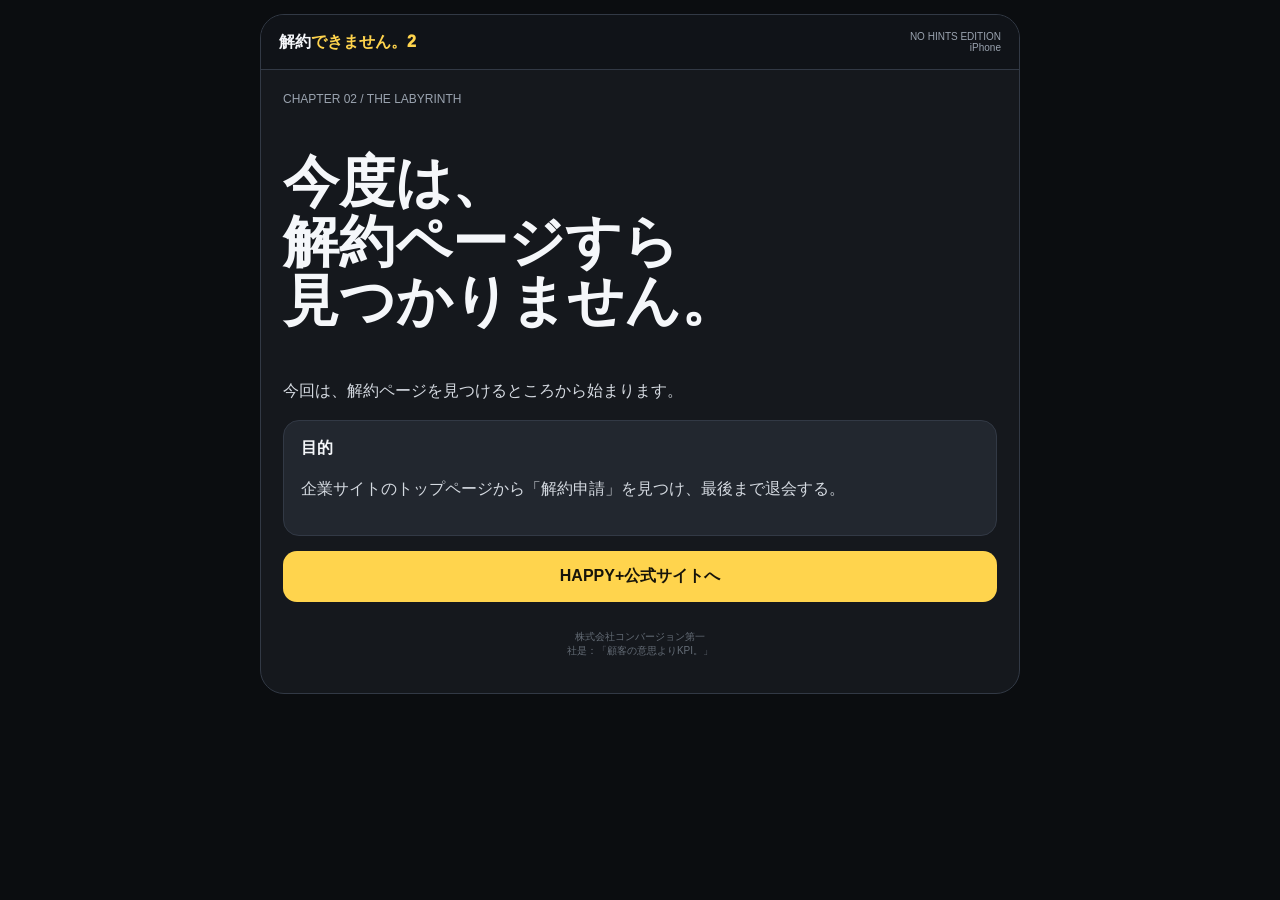
==== index.html @ 7b80ebeb "Refresh asset version after corporate homepage styles" ====
<!doctype html><html lang="ja"><head><meta charset="utf-8"><meta name="viewport" content="width=device-width,initial-scale=1,viewport-fit=cover"><meta name="robots" content="noindex,nofollow,noarchive,nosnippet,noimageindex"><meta name="googlebot" content="noindex,nofollow,noarchive,nosnippet,noimageindex"><title>解約できません。2</title><style>*{box-sizing:border-box}html{scroll-behavior:smooth}body{margin:0;background:#0b0d10;color:#f5f7fa;font-family:-apple-system,BlinkMacSystemFont,"Segoe UI",sans-serif;padding:14px}.app{max-width:760px;margin:auto;background:#15181d;border:1px solid #323945;border-radius:24px;overflow:hidden;min-height:680px}.top{display:flex;justify-content:space-between;align-items:center;padding:16px 18px;background:#101318;border-bottom:1px solid #323945;position:sticky;top:0;z-index:20}.brand{font-weight:950}.brand span{color:#ffd44d}.status{font-size:10px;color:#9aa3af;text-align:right}main{padding:22px}.page{display:none;min-height:600px}#start{display:block}.page:target{display:block}body:has(.page:target) #start{display:none}h1{font-size:clamp(31px,8vw,56px);line-height:1.06}h2{font-size:28px}p{line-height:1.7;color:#d5dae1}.sub{font-size:12px;color:#9aa3af}.card{background:#22272f;border:1px solid #323945;border-radius:16px;padding:17px;margin:15px 0}.btn{display:block;text-decoration:none;text-align:center;padding:15px 17px;border-radius:14px;font-weight:900;margin:10px 0}.primary{background:#ffd44d;color:#17140a}.danger{background:#ff4f5e;color:#fff}.ghost{background:#292e36;color:#fff;border:1px solid #3b434e}.blue{background:#3e78e8;color:#fff}.tiny{display:block;text-align:center;font-size:10px;color:#737c87;text-decoration:underline;margin:18px auto;max-width:90%}.sneaky{opacity:.18}.breadcrumb{font-size:10px;color:#747d88;padding:9px 11px;background:#101318;border:1px solid #2a3038;border-radius:10px;margin-bottom:14px}.grid{display:grid;grid-template-columns:1fr 1fr;gap:10px}.big-num{font-size:48px;font-weight:950;color:#ff4f5e}.center{text-align:center}.progress{height:10px;background:#0e1115;border-radius:99px;overflow:hidden;border:1px solid #262c34}.progress i{display:block;height:100%;background:linear-gradient(90deg,#ffd44d,#91efb7)}.p92 i{width:92%}.p18 i{width:18%}.xbright{float:right;width:34px;height:34px;border-radius:50%;display:flex;align-items:center;justify-content:center;background:#d4404e;color:#fff;text-decoration:none;font-weight:900}.x{float:right;color:#69727e;text-decoration:none;font-size:24px}.fake-input{padding:14px;border:1px solid #3a414b;border-radius:12px;background:#111419;color:#c9d0d8;margin:10px 0}.escape-zone{position:relative;height:180px;border:1px dashed #3b424b;border-radius:15px;overflow:hidden;background:#111419}.runner{position:absolute;text-decoration:none;background:#ff4f5e;color:#fff;padding:13px 16px;border-radius:13px;font-weight:900;animation:run 5.3s linear infinite}@keyframes run{0%{left:8px;top:8px}20%{left:55%;top:18px}40%{left:16%;top:116px}60%{left:57%;top:100px}80%{left:9%;top:60px}100%{left:8px;top:8px}}.map{display:grid;gap:8px}.node{background:#181c22;border:1px solid #303641;border-radius:12px;padding:12px;font-size:13px}.good{color:#91efb7;font-weight:900}.bad{color:#ff9ca5;font-weight:900}.company{text-align:center;color:#656d77;font-size:10px;margin-top:28px}.fake-chat{background:#101318;border:1px solid #353c46;border-radius:15px;padding:12px}.bubble{padding:11px 13px;border-radius:14px;margin:8px 0;max-width:88%;font-size:13px;background:#282e36}.you{margin-left:auto;background:#263c62}.login-panel{max-width:460px;margin:auto}.field-label{display:block;font-size:12px;color:#aab2bd;margin:12px 0 6px}.real-input{width:100%;padding:14px;border:1px solid #3a414b;border-radius:12px;background:#111419;color:#f3f5f7;font-size:15px}@media(max-width:560px){.grid{grid-template-columns:1fr}}</style><link rel="stylesheet" href="realistic.css?v=20260918-4"><link rel="stylesheet" href="gameplay.css?v=20260918-4"><link rel="stylesheet" href="leaderboard.css?v=20260918-4"><link rel="stylesheet" href="quality-pass.css?v=20260918-4"><script defer src="game-data.js?v=20260918-4"></script><script defer src="realistic.js?v=20260918-4"></script><script defer src="gameplay.js?v=20260918-4"></script><script defer src="quality-pass.js?v=20260918-4"></script><script defer src="leaderboard.js?v=20260918-4"></script></head><body><div class="app"><div class="top"><div class="brand">解約<span>できません。2</span></div><div class="status">NO HINTS EDITION<br>iPhone</div></div><main><section id="start"><div class="sub">CHAPTER 02 / THE LABYRINTH</div><h1>今度は、<br/>解約ページすら<br/>見つかりません。</h1><p>今回は、解約ページを見つけるところから始まります。</p><div class="card warning"><b>目的</b><p>企業サイトのトップページから「解約申請」を見つけ、最後まで退会する。</p></div><a class="btn primary" href="#home">HAPPY+公式サイトへ</a><div class="company">株式会社コンバージョン第一<br/>社是：「顧客の意思よりKPI。」</div></section><div id="game-root"></div><section class="page" id="trueend"><div class="good">退会完了</div><div class="confetti">🪳🚪✨</div><h1>やっと、<br/>出られました。</h1><p>登録は1分。退会は迷宮。</p><div class="card note"><b>ROACH MOTEL</b><p>入るのは簡単。出るのは難しい。</p></div><h2>よくあるダークパターン</h2><p>今回登場したのは、実際のWebサービスでも見られることがある代表的な手法です。</p><div class="map"><div class="node done"><b>Obstruction / 妨害</b><br/><span class="sub">解約までの階層・手順を不必要に長くする。</span></div><div class="node done"><b>Misdirection / 誘導</b><br/><span class="sub">継続・アップグレードだけを目立たせる。</span></div><div class="node done"><b>Roach Motel</b><br/><span class="sub">登録は簡単、退会だけ異常に難しい。</span></div><div class="node done"><b>Interface Interference</b><br/><span class="sub">×、色、大きさ、配置などUIの常識を利用して誤操作させる。</span></div><div class="node done"><b>Forced Action</b><br/><span class="sub">退会に不要なアンケート・再ログイン・追加操作を要求する。</span></div><div class="node done"><b>Loop / Dead End</b><br/><span class="sub">FAQ・チャット・ログインを循環させて到達を困難にする。</span></div><div class="node now"><b>いちばん重要</b><br/><span class="sub">UIの見た目ではなく、自分が何をしたいのかを基準に判断する。</span></div></div><div class="card warning"><b>次章予告</b><p>次は「通販・Cookie・無料体験・ソシャゲ課金」。敵はあなたの行動パターンを学習します。</p></div><a class="btn ghost" href="#start">最初からもう一度</a><div class="company">株式会社コンバージョン第一<br/>社是：「顧客の意思よりKPI。」</div></section></main></div></body></html>
---- realistic.css ----
/* realistic corporate/public-service inspired skin */
:root{--corp:#0b3a67;--corp2:#0d5d8f;--corp-accent:#f07a2b;--corp-green:#0f8c6d;--paper:#fff;--paper2:#f5f7fa;--ink:#162230;--subink:#5b6877;--hair:#d9e0e7}
body:has(.immersive:target){padding:0;background:#eef2f5;color:var(--ink)}body:has(.immersive:target) .app{max-width:none;min-height:100vh;margin:0;border:0;border-radius:0;background:#eef2f5;box-shadow:none}body:has(.immersive:target) .top{display:none}body:has(.immersive:target) main{padding:0}.page.immersive{background:#fff;min-height:100vh;color:var(--ink)}.immersive h1,.immersive h2,.immersive h3{color:var(--ink);font-family:-apple-system,BlinkMacSystemFont,"Helvetica Neue","Yu Gothic",Meiryo,sans-serif}.immersive p{color:var(--subink)}.immersive .sub{color:#7a8794}
.portal-head{background:#fff;border-bottom:1px solid var(--hair);font-family:-apple-system,BlinkMacSystemFont,"Helvetica Neue","Yu Gothic",Meiryo,sans-serif}.portal-utility{background:#f2f5f7;color:#52606d;font-size:11px;padding:7px max(16px,calc((100vw - 1180px)/2));display:flex;justify-content:space-between;gap:10px;align-items:center}.portal-utility .right{display:flex;gap:14px;white-space:nowrap}.portal-main{max-width:1180px;margin:auto;padding:17px 16px 12px;display:flex;align-items:center;gap:24px}.portal-logo{font:900 29px/1 Arial,sans-serif;color:var(--corp);letter-spacing:-.04em;text-decoration:none;white-space:nowrap}.portal-logo i{font-style:normal;color:var(--corp-accent)}.portal-tagline{font-size:10px;color:#7b8794;margin-top:4px;letter-spacing:.04em}.portal-nav{margin-left:auto;display:flex;gap:0;align-items:stretch}.portal-nav a{color:#243444;text-decoration:none;font-weight:700;font-size:13px;padding:11px 14px;border-left:1px solid #e4e8ed}.portal-nav a:last-child{border-right:1px solid #e4e8ed}.portal-nav a.account{background:var(--corp);color:#fff;border-radius:4px;margin-left:12px;border:0;padding:11px 16px}.portal-search{border-top:1px solid #edf0f3;border-bottom:1px solid #e1e6eb;background:#fff}.portal-search-inner{max-width:1180px;margin:auto;padding:10px 16px;display:flex;gap:10px;align-items:center}.portal-search-label{font-size:12px;font-weight:700;color:#465462;white-space:nowrap}.portal-search-box{flex:1;border:1px solid #cbd4dd;border-radius:4px;background:#fff;padding:10px 12px;color:#8a95a1;font-size:12px}.portal-search-btn{background:var(--corp);color:#fff;border-radius:4px;padding:10px 16px;font-size:12px;font-weight:800}.portal-breadcrumb{max-width:1180px;margin:auto;padding:11px 16px;font-size:11px;color:#6d7985;border-bottom:1px solid #edf0f3;background:#fff}.portal-wrap{max-width:980px;margin:0 auto;padding:34px 18px 70px}.portal-wrap>.breadcrumb{display:none}.immersive .card{background:#fff;border:1px solid var(--hair);border-radius:5px;color:var(--ink);box-shadow:0 1px 2px rgba(20,35,50,.03)}.immersive .btn{border-radius:4px;box-shadow:none;font-weight:700;font-size:14px;position:relative;padding:14px 42px 14px 16px}.immersive .btn:after{content:"›";position:absolute;right:15px;top:50%;transform:translateY(-52%);font-size:22px;font-weight:400}.immersive .primary{background:var(--corp);color:#fff}.immersive .danger{background:#a7192b;color:#fff}.immersive .ghost{background:#fff;color:#23384d;border:1px solid #bfc9d4}.immersive .blue{background:var(--corp2);color:#fff}.immersive .tiny{color:#7b8792;text-decoration:underline;font-size:11px}.immersive .fake-input,.immersive .real-input{background:#fff;color:#303c48;border-color:#c7d0d9;border-radius:4px}.immersive .field-label{color:#4d5a67;font-weight:700}.immersive .progress{background:#e7ebef;border-color:#d3dae1}.immersive .big-num{color:#a7192b}.immersive .fake-chat{background:#f8fafc;border-color:#d9e0e7}.immersive .bubble{background:#e9eef3;color:#263747}.immersive .bubble.you{background:#dceaf6}.immersive .map{gap:10px}.immersive .node{background:#fff;color:#273746;border-color:#d5dce4;border-radius:4px}.immersive .escape-zone{background:#f7f9fb;border-color:#cbd4dd}.immersive .runner{border-radius:4px}.immersive .bad{color:#8f1727}.immersive .good{color:#087457}.immersive .company{color:#8994a0}
.gov-home{font-family:-apple-system,BlinkMacSystemFont,"Helvetica Neue","Yu Gothic",Meiryo,sans-serif;background:#fff;color:var(--ink)}.home-alert{background:#fff7e8;border-top:1px solid #f0d8ae;border-bottom:1px solid #f0d8ae}.home-alert-inner{max-width:1180px;margin:auto;padding:11px 16px;display:flex;gap:12px;align-items:center;font-size:12px}.home-alert b{color:#8b4b00;white-space:nowrap}.home-alert span{color:#5a6570}.home-hero{background:linear-gradient(110deg,#e9f2fa 0%,#f7fafc 54%,#edf6f2 100%);border-bottom:1px solid #dfe5ea}.home-hero-inner{max-width:1180px;margin:auto;padding:44px 16px 38px;display:grid;grid-template-columns:minmax(0,1.2fr) minmax(280px,.8fr);gap:34px;align-items:center}.home-eyebrow{font-size:11px;font-weight:800;letter-spacing:.14em;color:var(--corp2);margin-bottom:12px}.home-hero h1{font-size:clamp(34px,6vw,58px);line-height:1.08;letter-spacing:-.04em;margin:0 0 17px;color:#10283d}.home-hero p{font-size:15px;line-height:1.85;color:#4f6172;max-width:680px}.home-hero-actions{display:flex;gap:10px;flex-wrap:wrap;margin-top:22px}.home-hero-actions a{display:inline-block;text-decoration:none;border-radius:4px;padding:13px 18px;font-size:13px;font-weight:800}.home-hero-actions .solid{background:var(--corp);color:#fff}.home-hero-actions .line{background:#fff;border:1px solid #bfcbd6;color:var(--corp)}.home-visual{background:#fff;border:1px solid #d8e0e7;box-shadow:0 8px 30px rgba(42,62,82,.08);padding:18px;border-radius:8px}.home-visual .meter{display:flex;gap:8px;margin-bottom:16px}.home-visual .meter i{display:block;width:11px;height:11px;border-radius:50%;background:#d6dde5}.home-visual h4{margin:0 0 14px;font-size:13px;color:#314252}.visual-grid{display:grid;grid-template-columns:1fr 1fr;gap:9px}.visual-card{padding:13px;border-radius:5px;background:#f4f7f9;border:1px solid #e5eaee}.visual-card strong{display:block;font-size:22px;color:var(--corp);margin-bottom:3px}.visual-card span{font-size:10px;color:#6f7c88}.visual-line{margin-top:13px;height:8px;border-radius:5px;background:linear-gradient(90deg,var(--corp) 0 72%,#e2e7ec 72%)}.home-searchband{max-width:1180px;margin:-18px auto 0;padding:0 16px;position:relative}.home-searchbox{display:flex;background:#fff;border:1px solid #cbd5df;box-shadow:0 5px 20px rgba(30,50,70,.09);padding:9px;border-radius:6px}.home-searchbox input{border:0;outline:0;flex:1;padding:10px 12px;font-size:14px}.home-searchbox button{border:0;border-radius:4px;background:var(--corp);color:#fff;padding:0 22px;font-weight:800}.home-section{max-width:1180px;margin:auto;padding:42px 16px}.home-section.alt{background:#f6f8fa;max-width:none}.home-section.alt>.inner{max-width:1180px;margin:auto}.section-head{display:flex;justify-content:space-between;align-items:end;gap:14px;margin-bottom:18px}.section-head h2{margin:0;font-size:25px;color:#15293c}.section-head a{font-size:12px;color:var(--corp);text-decoration:none}.purpose-grid{display:grid;grid-template-columns:repeat(4,1fr);gap:12px}.purpose-card{display:block;text-decoration:none;background:#fff;border:1px solid #d8e0e7;border-top:4px solid var(--corp);padding:18px 16px;min-height:116px;color:#23384c}.purpose-card strong{display:block;font-size:15px;margin-bottom:7px}.purpose-card span{font-size:11px;line-height:1.6;color:#667585}.purpose-card .icon{font-size:24px;margin-bottom:9px}.purpose-card.orange{border-top-color:var(--corp-accent)}.purpose-card.green{border-top-color:var(--corp-green)}.service-grid{display:grid;grid-template-columns:repeat(3,1fr);border-top:1px solid #d7dfe6;border-left:1px solid #d7dfe6}.service-link{display:block;text-decoration:none;padding:18px;background:#fff;border-right:1px solid #d7dfe6;border-bottom:1px solid #d7dfe6;color:#263b4e;min-height:105px}.service-link b{display:block;font-size:14px;margin-bottom:7px}.service-link span{font-size:11px;line-height:1.55;color:#6d7a87}.news-list{border-top:1px solid #ccd5de}.news-row{display:grid;grid-template-columns:110px 90px 1fr;gap:12px;padding:14px 4px;border-bottom:1px solid #e0e5ea;font-size:12px;color:#536171}.news-row .date{color:#7e8995}.news-row .label{display:inline-block;text-align:center;border:1px solid #b8c4cf;color:#40566b;padding:2px 5px;border-radius:2px;font-size:10px}.news-row a{color:#1f4f7b;text-decoration:none;font-weight:600}.home-contact{background:#102f4c;color:#fff}.home-contact-inner{max-width:1180px;margin:auto;padding:34px 16px;display:grid;grid-template-columns:1.3fr .7fr;gap:28px;align-items:center}.home-contact h3{margin:0 0 8px;font-size:22px}.home-contact p{margin:0;color:#d7e2ec;font-size:12px}.home-contact .contact-links{display:flex;gap:10px;justify-content:flex-end}.home-contact .contact-links a{background:#fff;color:#163e62;padding:12px 15px;border-radius:4px;text-decoration:none;font-size:12px;font-weight:800}.home-footer{background:#182432;color:#c2ccd5}.home-footer-inner{max-width:1180px;margin:auto;padding:30px 16px}.footer-columns{display:grid;grid-template-columns:repeat(4,1fr);gap:20px}.footer-columns h4{color:#fff;margin:0 0 10px;font-size:12px}.footer-columns a{display:block;color:#bdc7d0;text-decoration:none;font-size:10px;line-height:1.9}.footer-bottom{border-top:1px solid #344251;margin-top:24px;padding-top:16px;font-size:9px;color:#7f8d99;display:flex;justify-content:space-between;gap:12px}
@media(max-width:780px){.portal-utility .right span:nth-child(-n+2){display:none}.portal-main{padding:12px 14px}.portal-tagline{display:none}.portal-nav a:not(.account){display:none}.portal-nav a.account{margin-left:0}.portal-search-inner{padding:8px 14px}.portal-search-label{display:none}.home-hero-inner{grid-template-columns:1fr;padding-top:30px}.home-visual{display:none}.purpose-grid{grid-template-columns:1fr 1fr}.service-grid{grid-template-columns:1fr 1fr}.news-row{grid-template-columns:88px 1fr}.news-row .label{display:none}.home-contact-inner{grid-template-columns:1fr}.home-contact .contact-links{justify-content:flex-start}.footer-columns{grid-template-columns:1fr 1fr}.portal-wrap{padding:24px 14px 55px}}


/* 2026-09-18 realism pass */
.portal-search-inner{position:relative}
.portal-search-input{flex:1;min-width:0;border:1px solid #cbd4dd;border-radius:3px;background:#fff;padding:10px 12px;color:#263746;font-size:13px;outline:none;font:inherit}
.portal-search-input:focus{border-color:#6f8da7;box-shadow:0 0 0 2px rgba(11,58,103,.08)}
.portal-search-btn{border:0;cursor:pointer}
.portal-breadcrumb{display:flex;gap:8px;align-items:center}.portal-breadcrumb a{color:#51697f;text-decoration:none}

.home-alert a{color:#4f5963;text-decoration:none}
.home-page-title{background:#fff;border-bottom:1px solid #dfe5ea}
.home-page-title-inner{max-width:1180px;margin:auto;padding:34px 16px 28px}
.home-title-kicker{font-size:12px;color:#5f6c78;margin-bottom:8px;font-weight:700}
.home-page-title h1{font-size:34px;line-height:1.25;letter-spacing:0;margin:0 0 12px;color:#172c3f}
.home-page-title p{max-width:760px;margin:0;color:#526170;font-size:14px;line-height:1.8}
.home-main-search{background:#f5f7f9;border-bottom:1px solid #dfe5ea}
.home-main-search-inner{max-width:1180px;margin:auto;padding:20px 16px 22px}
.home-main-search-inner>label{display:block;margin-bottom:8px;font-size:13px;font-weight:700;color:#33485a}
.home-searchbox{position:relative;display:flex;max-width:760px;background:#fff;border:1px solid #c7d1da;padding:0;border-radius:3px;box-shadow:none}
.home-searchbox input{border:0;padding:13px 14px}
.home-searchbox button{border:0;border-left:1px solid #c7d1da;border-radius:0;background:var(--corp);color:#fff;padding:0 24px;font-weight:800;cursor:pointer}
.home-section.compact{padding-top:32px;padding-bottom:38px}
.home-menu-grid{display:grid;grid-template-columns:1fr 1fr;border-top:1px solid #ced7df;border-left:1px solid #ced7df}
.home-menu-grid a{position:relative;display:block;min-height:82px;padding:16px 42px 15px 16px;background:#fff;border-right:1px solid #ced7df;border-bottom:1px solid #ced7df;text-decoration:none;color:#21384c}
.home-menu-grid a:after{content:'›';position:absolute;right:16px;top:50%;transform:translateY(-50%);font-size:24px;color:#64798b}
.home-menu-grid strong{display:block;font-size:14px;margin-bottom:5px}
.home-menu-grid span{display:block;font-size:11px;line-height:1.55;color:#6d7b88}
.home-contact h3{color:#fff!important}
.home-contact p{color:#e5edf4!important}

.site-search-results{display:none;position:absolute;left:0;right:0;top:calc(100% + 5px);z-index:80;background:#fff;border:1px solid #bec9d3;box-shadow:0 10px 28px rgba(30,45,60,.16);max-height:330px;overflow:auto}
.site-search-results.open{display:block}
.search-result{display:block;padding:12px 14px;border-bottom:1px solid #e3e8ed;text-decoration:none;background:#fff}
.search-result:last-child{border-bottom:0}
.search-result:hover,.search-result:focus{background:#f5f8fa}
.search-result strong{display:block;color:#173f64;font-size:13px;margin-bottom:3px}
.search-result span{display:block;color:#697784;font-size:11px;line-height:1.5}
.search-empty{padding:14px;color:#6f7c87;font-size:12px}

@media(max-width:780px){
  .home-page-title-inner{padding:26px 18px 22px}
  .home-page-title h1{font-size:27px}
  .home-page-title p{font-size:13px}
  .home-main-search-inner{padding:16px 18px 18px}
  .home-menu-grid{grid-template-columns:1fr}
  .home-section.compact{padding-top:28px}
  .portal-search-input{font-size:16px}
  .home-searchbox button{padding:0 18px}
}
---- gameplay.css ----
/* gameplay variety + result */
.result-panel{margin:18px 0 28px;padding:20px;border:1px solid #343b45;border-radius:18px;background:#11151a;box-shadow:0 14px 36px rgba(0,0,0,.22)}
.result-label{font-size:11px;letter-spacing:.12em;color:#99a3ad;font-weight:800}
.result-time{font-size:clamp(44px,12vw,76px);font-weight:950;letter-spacing:-.06em;line-height:1;color:#f5f7fa;margin:8px 0 18px}
.result-grid{display:grid;grid-template-columns:1fr 1fr;gap:9px}.result-stat{background:#1b2026;border:1px solid #303740;border-radius:12px;padding:13px}.result-stat strong{display:block;font-size:25px}.result-stat span{font-size:10px;color:#96a0aa}.result-score{margin-top:12px;padding-top:13px;border-top:1px solid #303740;display:flex;justify-content:space-between;align-items:center;gap:16px}.result-score b{font-size:26px;color:#8ff0b6}.result-note{font-size:10px;color:#7f8994;margin-top:8px;line-height:1.5}
.immersive .result-panel{background:#fff;border:1px solid #d8e0e7;color:#1e2b37;box-shadow:none}.immersive .result-time{color:#142b41}.immersive .result-stat{background:#f5f7f9;border-color:#dfe5ea}.immersive .result-stat span{color:#6f7d89}
.route-note{margin:18px 0;padding:15px 16px;border:1px solid #dbe2e8;background:#f7f9fb;color:#344555;font-size:13px;line-height:1.75;border-radius:4px}.route-note a{color:#1d5b91;text-decoration:underline;font-weight:700}
.option-check{display:flex;gap:11px;align-items:flex-start;padding:15px 16px;margin:15px 0;border:1px solid #ccd5dd;background:#fff;border-radius:4px;color:#283a4b;font-size:13px;line-height:1.6}.option-check input{width:18px;height:18px;margin-top:1px;accent-color:#12659a}.option-check strong{display:block;margin-bottom:2px}.locked-next{opacity:.38;pointer-events:none}.locked-next.ready{opacity:1;pointer-events:auto}
.document-step{margin:18px 0;border-top:1px solid #d9e0e6;border-bottom:1px solid #d9e0e6;padding:15px 0;color:#3d4d5d;font-size:13px;line-height:1.8}.document-step a{color:#1c5c91;text-decoration:underline;font-weight:700}.utility-step{display:flex;justify-content:flex-end;margin:16px 0 4px}.utility-step a{font-size:11px;color:#697887;text-decoration:underline}.route-card{display:block;text-decoration:none;margin:14px 0;padding:17px 18px;border:1px solid #cbd5de;border-left:5px solid #22679b;background:#fff;color:#22384b;border-radius:4px}.route-card b{display:block;font-size:14px;margin-bottom:4px}.route-card span{font-size:11px;color:#71808d}.route-card:after{content:'→';float:right;margin-top:-22px;color:#22679b;font-weight:900}
.hidden-inline{font-size:12px;color:#627181;line-height:1.8}.hidden-inline a{color:inherit;text-decoration:underline;text-decoration-thickness:1px;text-underline-offset:3px}
.timer-debug{display:none}
@media(max-width:560px){.result-grid{grid-template-columns:1fr 1fr}.result-stat strong{font-size:21px}}
---- leaderboard.css ----
.leaderboard-panel{margin:22px 0 34px;padding:22px;border:1px solid #343b45;border-radius:18px;background:#0f1318;box-shadow:0 14px 36px rgba(0,0,0,.22)}
.lb-eyebrow{font-size:11px;letter-spacing:.14em;font-weight:900;color:#ffd44d;margin-bottom:8px}.lb-head{display:flex;justify-content:space-between;gap:20px;align-items:flex-start}.lb-head h2{margin:0 0 6px}.lb-head p{margin:0;color:#9aa3af;font-size:12px}.lb-yourtime{font-weight:950;font-size:14px;white-space:nowrap;color:#8ff0b6}.lb-board{margin:18px 0;border-top:1px solid #303740}.lb-row{display:grid;grid-template-columns:34px minmax(0,1fr) auto;gap:10px;align-items:center;padding:12px 4px;border-bottom:1px solid #262d35}.lb-rank{font-weight:950;color:#7f8994}.lb-name{overflow:hidden;text-overflow:ellipsis;white-space:nowrap;font-weight:800}.lb-time{font-variant-numeric:tabular-nums;font-weight:950}.lb-first .lb-rank:before{content:'♛ ';color:#ffd44d}.lb-first .lb-time{color:#ffd44d}.lb-empty{padding:16px 4px;color:#7f8994;font-size:12px}.lb-submit{margin-top:18px;padding-top:17px;border-top:1px solid #303740}.lb-submit label{display:block;font-size:10px;letter-spacing:.12em;color:#8f99a4;font-weight:800;margin-bottom:7px}.lb-form{display:flex;gap:8px}.lb-form input{min-width:0;flex:1;padding:13px 14px;border-radius:10px;border:1px solid #39424c;background:#11161c;color:#fff;font-size:15px;outline:none}.lb-form input:focus{border-color:#76a9ff}.lb-form button{border:0;border-radius:10px;padding:12px 14px;background:#ffd44d;color:#151309;font-weight:900;cursor:pointer}.lb-form button:disabled{opacity:.55;cursor:default}.lb-status{min-height:20px;margin-top:9px;color:#9aa3af;font-size:11px;line-height:1.5}
@media(max-width:560px){.leaderboard-panel{padding:18px 15px}.lb-head{display:block}.lb-yourtime{margin-top:10px}.lb-form{display:block}.lb-form button{width:100%;margin-top:8px}.lb-row{grid-template-columns:30px minmax(0,1fr) auto}}
---- quality-pass.css ----
/* Final realism / editorial pass */
.immersive .portal-wrap>h2{font-size:27px;line-height:1.35;margin:0 0 18px;padding-bottom:13px;border-bottom:2px solid #d9e1e8;color:#172c3f}
.immersive .portal-wrap>p{max-width:720px}
.immersive .portal-wrap>.btn{width:100%;max-width:560px;margin:10px 0}
.immersive .grid .btn{max-width:none}
.immersive .tiny{font-size:12px;line-height:1.6;text-align:left;margin:14px 0;max-width:560px;color:#687887}
.immersive .sneaky{opacity:.58}
.form-kicker{font-size:11px;font-weight:800;letter-spacing:.08em;color:#647586;margin-bottom:8px}
.registration-panel{max-width:560px;padding:18px;margin:18px 0;background:#f7f9fb;border:1px solid #d7dfe6}
.real-list{max-width:760px;border-top:1px solid #d2dae2;border-left:1px solid #d2dae2;margin:18px 0}
.real-list a{position:relative;display:block;padding:15px 38px 15px 15px;border-right:1px solid #d2dae2;border-bottom:1px solid #d2dae2;text-decoration:none;color:#233b50;background:#fff}
.real-list a:after{content:'›';position:absolute;right:14px;top:50%;transform:translateY(-50%);font-size:22px;color:#6e8191}
.real-list strong{display:block;font-size:14px;margin-bottom:4px}.real-list span{display:block;font-size:11px;line-height:1.55;color:#6c7985}
.detail-card{max-width:650px;padding:0!important;overflow:hidden}
.detail-card>div{display:grid;grid-template-columns:150px 1fr;gap:16px;padding:13px 15px;border-bottom:1px solid #e1e6eb}
.detail-card>div:last-child{border-bottom:0}.detail-card span{font-size:12px;color:#687783}.detail-card strong{font-size:13px;color:#263b4f}
.notice-box{max-width:650px;margin:15px 0;padding:13px 15px;background:#f6f8fa;border-left:4px solid #8395a6;color:#4b5d6e;font-size:12px;line-height:1.65}
.status-success{max-width:650px;margin:0 0 15px;padding:11px 14px;background:#edf7f1;border:1px solid #b9dbc5;color:#17623b;font-size:12px;font-weight:800}
.immersive .escape-zone{max-width:650px;height:210px;border-style:solid}
.immersive .runner{box-shadow:0 2px 7px rgba(0,0,0,.12)}
.immersive .xbright{background:#eef1f4;color:#52606d;border:1px solid #cbd4dc}
@media(max-width:780px){
  .immersive .portal-wrap>h2{font-size:23px}
  .detail-card>div{grid-template-columns:1fr;gap:3px}
  .immersive .portal-wrap>.btn{max-width:none}
  .immersive .tiny{max-width:none}
}

/* Corporate / project portfolio */
.corp-kicker{font-size:11px;letter-spacing:.12em;font-weight:800;color:#66798a;margin-bottom:8px}
.corp-lead{font-size:15px!important;line-height:1.9!important;max-width:760px!important;margin-bottom:24px}
.corp-status-guide{display:flex;flex-wrap:wrap;gap:14px 18px;margin:0 0 34px;padding:12px 0;border-top:1px solid #d9e1e8;border-bottom:1px solid #d9e1e8}
.corp-status-guide span{display:flex;align-items:center;gap:6px;font-size:10px;font-weight:800;letter-spacing:.06em;color:#637382}
.corp-status-guide .dot{display:inline-block;width:8px;height:8px;border-radius:50%;background:#a4aeb8}
.corp-status-guide .dot.research{background:#768ca0}.corp-status-guide .dot.prototype{background:#bc8f36}.corp-status-guide .dot.building{background:#2f6f9f}.corp-status-guide .dot.live{background:#2d7b58}
.corp-project-section{margin:42px 0}
.corp-section-head{margin-bottom:16px}.corp-section-head>span{display:block;font-size:10px;letter-spacing:.14em;font-weight:900;color:#758596;margin-bottom:5px}.corp-section-head h3{font-size:20px;margin:0;color:#1d3448}
.corp-project-grid{display:grid;grid-template-columns:repeat(3,minmax(0,1fr));gap:12px}
.corp-project-card{display:flex;flex-direction:column;min-height:250px;padding:18px;background:#fff;border:1px solid #d5dee6}
.corp-project-meta{display:flex;justify-content:space-between;gap:8px;align-items:center;margin-bottom:18px;font-size:9px;color:#7b8995}
.corp-status{display:inline-block;padding:4px 6px;border:1px solid #b7c1ca;font-weight:900;letter-spacing:.06em;color:#526271;background:#f7f9fa}
.corp-status.research{border-color:#8799a9}.corp-status.prototype{border-color:#c9a45e;color:#745915;background:#fffaf0}.corp-status.building{border-color:#6e9abd;color:#245579;background:#f3f8fc}.corp-status.idea{border-color:#c5ccd3;color:#6d7882}
.corp-project-card h4{font-size:18px;margin:0 0 11px;color:#153550}
.corp-project-card p{font-size:12px;line-height:1.7;color:#5f6e7c;margin:0 0 18px}
.corp-project-foot{margin-top:auto;padding-top:12px;border-top:1px solid #e4e9ed;font-size:9px;letter-spacing:.05em;color:#83909b;text-transform:uppercase}
.corp-principle{margin:50px 0 36px;padding:24px;background:#f4f7f9;border-top:4px solid #183f61}
.corp-principle h3{font-size:22px;margin:5px 0 10px}.corp-principle p{font-size:12px;line-height:1.8;max-width:780px}
.corp-stage-flow{display:flex;align-items:center;flex-wrap:wrap;gap:8px;margin-top:20px;font-size:10px;font-weight:900;letter-spacing:.05em;color:#41566a}.corp-stage-flow span{padding:7px 9px;background:#fff;border:1px solid #cbd5de}.corp-stage-flow b{font-weight:400;color:#94a0aa}
.corp-company{margin:42px 0}.corp-company h3{font-size:20px;margin-bottom:14px}.corp-company dl{margin:0;border-top:1px solid #d7dfe6}.corp-company dl>div{display:grid;grid-template-columns:150px 1fr;border-bottom:1px solid #e0e6eb;padding:12px 4px}.corp-company dt{font-size:11px;font-weight:800;color:#586a79}.corp-company dd{margin:0;font-size:11px;line-height:1.6;color:#4b5d6d}
.corp-hidden-route{margin-top:50px!important;opacity:.42!important}
@media(max-width:900px){.corp-project-grid{grid-template-columns:1fr 1fr}}
@media(max-width:600px){.corp-project-grid{grid-template-columns:1fr}.corp-project-card{min-height:0}.corp-company dl>div{grid-template-columns:1fr;gap:5px}.corp-status-guide{gap:10px 14px}}


/* Corporate homepage surfaces */
.corporate-title{background:#fff}
.corp-stage-inline{display:flex;align-items:center;flex-wrap:wrap;gap:8px;margin-top:18px;font-size:10px;font-weight:900;letter-spacing:.05em;color:#516577}
.corp-stage-inline span{padding:6px 8px;border:1px solid #cbd5dd;background:#f8fafb}
.corp-stage-inline b{font-weight:400;color:#99a4ae}
.business-domain-grid{display:grid;grid-template-columns:repeat(4,minmax(0,1fr));border-top:1px solid #d7dfe6;border-left:1px solid #d7dfe6}
.business-domain-grid>a{display:block;min-height:170px;padding:18px;border-right:1px solid #d7dfe6;border-bottom:1px solid #d7dfe6;text-decoration:none;background:#fff;color:#20384d}
.business-domain-grid>a>span{display:block;font-size:9px;letter-spacing:.12em;font-weight:900;color:#7a8996;margin-bottom:10px}
.business-domain-grid strong{display:block;font-size:16px;line-height:1.4;margin-bottom:9px}
.business-domain-grid p{font-size:11px;line-height:1.65;color:#697784;margin:0}
.project-preview-grid{display:grid;grid-template-columns:repeat(3,minmax(0,1fr));gap:12px}
.project-preview-grid>a{display:block;min-height:190px;padding:17px;background:#fff;border:1px solid #d6dfe6;text-decoration:none;color:#20384d}
.project-preview-grid>a>div{display:flex;justify-content:space-between;align-items:center;gap:8px;margin-bottom:18px}
.project-preview-grid small{font-size:8px;letter-spacing:.08em;color:#87939e}
.project-preview-grid strong{display:block;font-size:17px;margin-bottom:8px}
.project-preview-grid p{font-size:11px;line-height:1.65;color:#687682;margin:0}
.mini-status{display:inline-block;padding:4px 6px;border:1px solid #bbc6cf;background:#f7f9fa;font-size:8px;letter-spacing:.07em;font-weight:900;color:#647482}
.mini-status.research{border-color:#8498aa}.mini-status.prototype{border-color:#c8a75e;color:#795e18;background:#fffaf0}.mini-status.building{border-color:#6e99bb;color:#275b82;background:#f2f8fc}.mini-status.idea{border-color:#c4ccd3;color:#737f89}
.service-feature{display:grid;grid-template-columns:1.3fr .7fr;gap:26px;padding:22px;border:1px solid #d5dee6;background:#fff}
.service-feature h3{font-size:22px;margin:4px 0 9px}.service-feature p{font-size:12px;line-height:1.7;color:#637280;max-width:680px}
.service-feature-links{display:flex;flex-direction:column;justify-content:center;gap:8px}
.service-feature-links a{display:block;padding:11px 13px;border:1px solid #cbd5dd;text-decoration:none;color:#24425e;font-size:12px;font-weight:800}
.service-feature-links a.feature-primary{background:#123f65;color:#fff;border-color:#123f65}
.service-inline-card{display:grid;grid-template-columns:1fr auto;gap:20px;align-items:center;margin:38px 0;padding:20px;border:1px solid #d5dee6;background:#f7f9fb}
.service-inline-card h3{margin:8px 0 7px;font-size:20px}.service-inline-card p{margin:0;font-size:12px;color:#667582}
.service-inline-card .btn{margin:0!important;min-width:180px}
.corp-status.live{border-color:#6fa188;color:#28644b;background:#f0f7f3}
@media(max-width:900px){
  .business-domain-grid{grid-template-columns:1fr 1fr}
  .project-preview-grid{grid-template-columns:1fr 1fr}
}
@media(max-width:600px){
  .business-domain-grid,.project-preview-grid{grid-template-columns:1fr}
  .business-domain-grid>a,.project-preview-grid>a{min-height:0}
  .service-feature,.service-inline-card{grid-template-columns:1fr}
  .service-inline-card .btn{min-width:0}
}
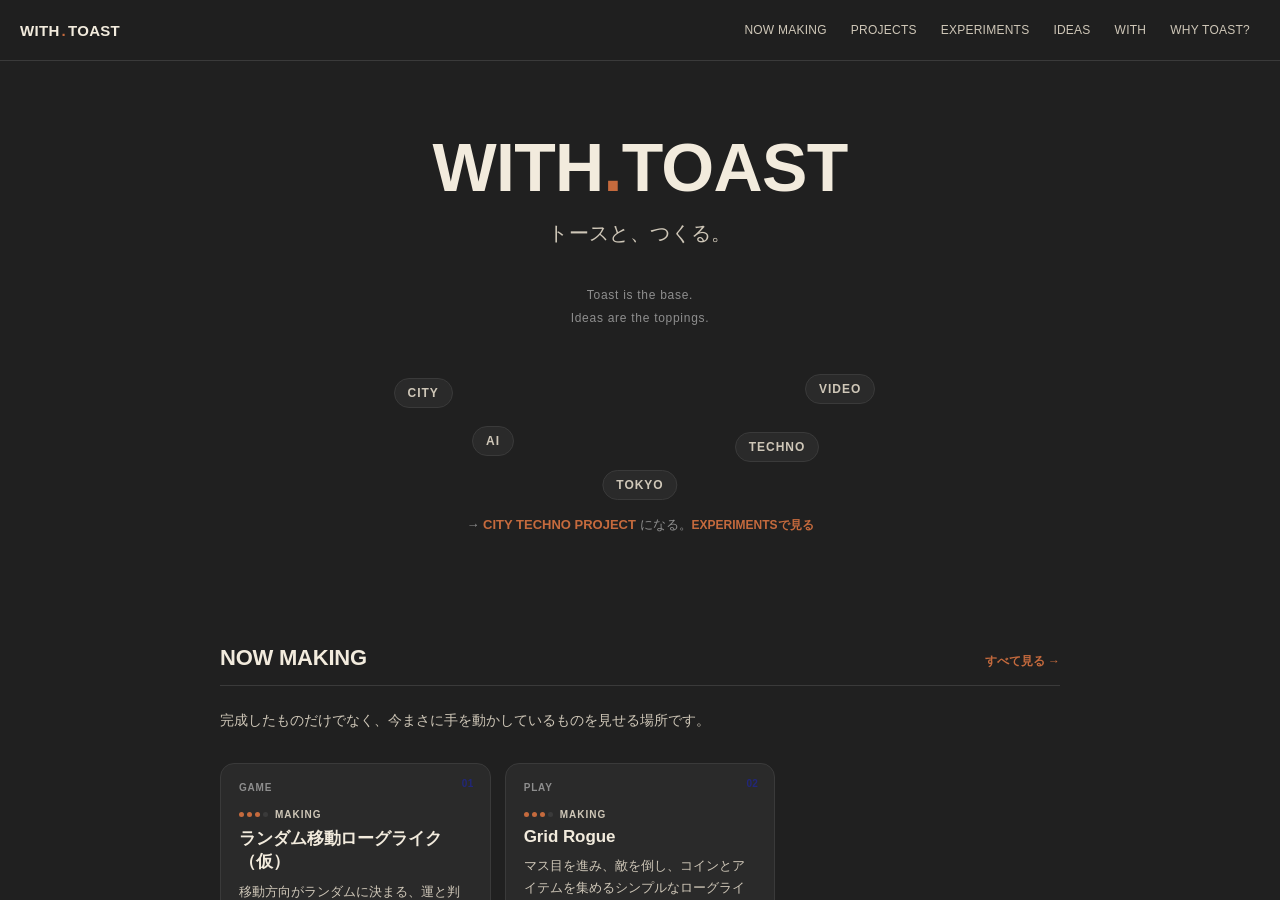
==== commit dbd66f6b: "Redesign the site around the WITH TOAST brand Adds a new WITH TOAST brand layer (brand.css/brand.js)" ====
--- a/index.html
+++ b/index.html
@@ -1 +1,401 @@
-<!doctype html><html lang="ja"><head><meta charset="utf-8"><meta name="viewport" content="width=device-width,initial-scale=1,viewport-fit=cover"><meta name="robots" content="noindex,nofollow,noarchive,nosnippet,noimageindex"><meta name="googlebot" content="noindex,nofollow,noarchive,nosnippet,noimageindex"><title>解約できません。2</title><style>*{box-sizing:border-box}html{scroll-behavior:smooth}body{margin:0;background:#0b0d10;color:#f5f7fa;font-family:-apple-system,BlinkMacSystemFont,"Segoe UI",sans-serif;padding:14px}.app{max-width:760px;margin:auto;background:#15181d;border:1px solid #323945;border-radius:24px;overflow:hidden;min-height:680px}.top{display:flex;justify-content:space-between;align-items:center;padding:16px 18px;background:#101318;border-bottom:1px solid #323945;position:sticky;top:0;z-index:20}.brand{font-weight:950}.brand span{color:#ffd44d}.status{font-size:10px;color:#9aa3af;text-align:right}main{padding:22px}.page{display:none;min-height:600px}#start{display:block}.page:target{display:block}body:has(.page:target) #start{display:none}h1{font-size:clamp(31px,8vw,56px);line-height:1.06}h2{font-size:28px}p{line-height:1.7;color:#d5dae1}.sub{font-size:12px;color:#9aa3af}.card{background:#22272f;border:1px solid #323945;border-radius:16px;padding:17px;margin:15px 0}.btn{display:block;text-decoration:none;text-align:center;padding:15px 17px;border-radius:14px;font-weight:900;margin:10px 0}.primary{background:#ffd44d;color:#17140a}.danger{background:#ff4f5e;color:#fff}.ghost{background:#292e36;color:#fff;border:1px solid #3b434e}.blue{background:#3e78e8;color:#fff}.tiny{display:block;text-align:center;font-size:10px;color:#737c87;text-decoration:underline;margin:18px auto;max-width:90%}.sneaky{opacity:.18}.breadcrumb{font-size:10px;color:#747d88;padding:9px 11px;background:#101318;border:1px solid #2a3038;border-radius:10px;margin-bottom:14px}.grid{display:grid;grid-template-columns:1fr 1fr;gap:10px}.big-num{font-size:48px;font-weight:950;color:#ff4f5e}.center{text-align:center}.progress{height:10px;background:#0e1115;border-radius:99px;overflow:hidden;border:1px solid #262c34}.progress i{display:block;height:100%;background:linear-gradient(90deg,#ffd44d,#91efb7)}.p92 i{width:92%}.p18 i{width:18%}.xbright{float:right;width:34px;height:34px;border-radius:50%;display:flex;align-items:center;justify-content:center;background:#d4404e;color:#fff;text-decoration:none;font-weight:900}.x{float:right;color:#69727e;text-decoration:none;font-size:24px}.fake-input{padding:14px;border:1px solid #3a414b;border-radius:12px;background:#111419;color:#c9d0d8;margin:10px 0}.escape-zone{position:relative;height:180px;border:1px dashed #3b424b;border-radius:15px;overflow:hidden;background:#111419}.runner{position:absolute;text-decoration:none;background:#ff4f5e;color:#fff;padding:13px 16px;border-radius:13px;font-weight:900;animation:run 5.3s linear infinite}@keyframes run{0%{left:8px;top:8px}20%{left:55%;top:18px}40%{left:16%;top:116px}60%{left:57%;top:100px}80%{left:9%;top:60px}100%{left:8px;top:8px}}.map{display:grid;gap:8px}.node{background:#181c22;border:1px solid #303641;border-radius:12px;padding:12px;font-size:13px}.good{color:#91efb7;font-weight:900}.bad{color:#ff9ca5;font-weight:900}.company{text-align:center;color:#656d77;font-size:10px;margin-top:28px}.fake-chat{background:#101318;border:1px solid #353c46;border-radius:15px;padding:12px}.bubble{padding:11px 13px;border-radius:14px;margin:8px 0;max-width:88%;font-size:13px;background:#282e36}.you{margin-left:auto;background:#263c62}.login-panel{max-width:460px;margin:auto}.field-label{display:block;font-size:12px;color:#aab2bd;margin:12px 0 6px}.real-input{width:100%;padding:14px;border:1px solid #3a414b;border-radius:12px;background:#111419;color:#f3f5f7;font-size:15px}@media(max-width:560px){.grid{grid-template-columns:1fr}}</style><link rel="stylesheet" href="realistic.css?v=20260918-4"><link rel="stylesheet" href="gameplay.css?v=20260918-4"><link rel="stylesheet" href="leaderboard.css?v=20260918-4"><link rel="stylesheet" href="quality-pass.css?v=20260918-4"><script defer src="game-data.js?v=20260918-4"></script><script defer src="realistic.js?v=20260918-4"></script><script defer src="gameplay.js?v=20260918-4"></script><script defer src="quality-pass.js?v=20260918-4"></script><script defer src="leaderboard.js?v=20260918-4"></script></head><body><div class="app"><div class="top"><div class="brand">解約<span>できません。2</span></div><div class="status">NO HINTS EDITION<br>iPhone</div></div><main><section id="start"><div class="sub">CHAPTER 02 / THE LABYRINTH</div><h1>今度は、<br/>解約ページすら<br/>見つかりません。</h1><p>今回は、解約ページを見つけるところから始まります。</p><div class="card warning"><b>目的</b><p>企業サイトのトップページから「解約申請」を見つけ、最後まで退会する。</p></div><a class="btn primary" href="#home">HAPPY+公式サイトへ</a><div class="company">株式会社コンバージョン第一<br/>社是：「顧客の意思よりKPI。」</div></section><div id="game-root"></div><section class="page" id="trueend"><div class="good">退会完了</div><div class="confetti">🪳🚪✨</div><h1>やっと、<br/>出られました。</h1><p>登録は1分。退会は迷宮。</p><div class="card note"><b>ROACH MOTEL</b><p>入るのは簡単。出るのは難しい。</p></div><h2>よくあるダークパターン</h2><p>今回登場したのは、実際のWebサービスでも見られることがある代表的な手法です。</p><div class="map"><div class="node done"><b>Obstruction / 妨害</b><br/><span class="sub">解約までの階層・手順を不必要に長くする。</span></div><div class="node done"><b>Misdirection / 誘導</b><br/><span class="sub">継続・アップグレードだけを目立たせる。</span></div><div class="node done"><b>Roach Motel</b><br/><span class="sub">登録は簡単、退会だけ異常に難しい。</span></div><div class="node done"><b>Interface Interference</b><br/><span class="sub">×、色、大きさ、配置などUIの常識を利用して誤操作させる。</span></div><div class="node done"><b>Forced Action</b><br/><span class="sub">退会に不要なアンケート・再ログイン・追加操作を要求する。</span></div><div class="node done"><b>Loop / Dead End</b><br/><span class="sub">FAQ・チャット・ログインを循環させて到達を困難にする。</span></div><div class="node now"><b>いちばん重要</b><br/><span class="sub">UIの見た目ではなく、自分が何をしたいのかを基準に判断する。</span></div></div><div class="card warning"><b>次章予告</b><p>次は「通販・Cookie・無料体験・ソシャゲ課金」。敵はあなたの行動パターンを学習します。</p></div><a class="btn ghost" href="#start">最初からもう一度</a><div class="company">株式会社コンバージョン第一<br/>社是：「顧客の意思よりKPI。」</div></section></main></div></body></html>+<!doctype html>
+<html lang="ja">
+  <head>
+    <meta charset="utf-8" />
+    <meta name="viewport" content="width=device-width,initial-scale=1,viewport-fit=cover" />
+    <meta name="robots" content="noindex,nofollow,noarchive,nosnippet,noimageindex" />
+    <meta name="googlebot" content="noindex,nofollow,noarchive,nosnippet,noimageindex" />
+    <title>WITH TOAST</title>
+    <style>
+      * {
+        box-sizing: border-box;
+      }
+      html {
+        scroll-behavior: smooth;
+      }
+      body {
+        margin: 0;
+        background: #0b0d10;
+        color: #f5f7fa;
+        font-family: -apple-system, BlinkMacSystemFont, 'Segoe UI', sans-serif;
+        padding: 14px;
+      }
+      .app {
+        display: none;
+        max-width: 760px;
+        margin: auto;
+        background: #15181d;
+        border: 1px solid #323945;
+        border-radius: 24px;
+        overflow: hidden;
+        min-height: 680px;
+      }
+      body:has(.page:target) .app {
+        display: block;
+      }
+      .top {
+        display: flex;
+        justify-content: space-between;
+        align-items: center;
+        padding: 16px 18px;
+        background: #101318;
+        border-bottom: 1px solid #323945;
+        position: sticky;
+        top: 0;
+        z-index: 20;
+      }
+      .brand {
+        font-weight: 950;
+      }
+      .brand span {
+        color: #ffd44d;
+      }
+      .status {
+        font-size: 10px;
+        color: #9aa3af;
+        text-align: right;
+      }
+      main {
+        padding: 22px;
+      }
+      .page {
+        display: none;
+        min-height: 600px;
+      }
+      .page:target {
+        display: block;
+      }
+      body:has(.page:target) .wt-layer {
+        display: none;
+      }
+      h1 {
+        font-size: clamp(31px, 8vw, 56px);
+        line-height: 1.06;
+      }
+      h2 {
+        font-size: 28px;
+      }
+      p {
+        line-height: 1.7;
+        color: #d5dae1;
+      }
+      .sub {
+        font-size: 12px;
+        color: #9aa3af;
+      }
+      .card {
+        background: #22272f;
+        border: 1px solid #323945;
+        border-radius: 16px;
+        padding: 17px;
+        margin: 15px 0;
+      }
+      .btn {
+        display: block;
+        text-decoration: none;
+        text-align: center;
+        padding: 15px 17px;
+        border-radius: 14px;
+        font-weight: 900;
+        margin: 10px 0;
+      }
+      .primary {
+        background: #ffd44d;
+        color: #17140a;
+      }
+      .danger {
+        background: #ff4f5e;
+        color: #fff;
+      }
+      .ghost {
+        background: #292e36;
+        color: #fff;
+        border: 1px solid #3b434e;
+      }
+      .blue {
+        background: #3e78e8;
+        color: #fff;
+      }
+      .tiny {
+        display: block;
+        text-align: center;
+        font-size: 10px;
+        color: #737c87;
+        text-decoration: underline;
+        margin: 18px auto;
+        max-width: 90%;
+      }
+      .sneaky {
+        opacity: 0.18;
+      }
+      .breadcrumb {
+        font-size: 10px;
+        color: #747d88;
+        padding: 9px 11px;
+        background: #101318;
+        border: 1px solid #2a3038;
+        border-radius: 10px;
+        margin-bottom: 14px;
+      }
+      .grid {
+        display: grid;
+        grid-template-columns: 1fr 1fr;
+        gap: 10px;
+      }
+      .big-num {
+        font-size: 48px;
+        font-weight: 950;
+        color: #ff4f5e;
+      }
+      .center {
+        text-align: center;
+      }
+      .progress {
+        height: 10px;
+        background: #0e1115;
+        border-radius: 99px;
+        overflow: hidden;
+        border: 1px solid #262c34;
+      }
+      .progress i {
+        display: block;
+        height: 100%;
+        background: linear-gradient(90deg, #ffd44d, #91efb7);
+      }
+      .p92 i {
+        width: 92%;
+      }
+      .p18 i {
+        width: 18%;
+      }
+      .xbright {
+        float: right;
+        width: 34px;
+        height: 34px;
+        border-radius: 50%;
+        display: flex;
+        align-items: center;
+        justify-content: center;
+        background: #d4404e;
+        color: #fff;
+        text-decoration: none;
+        font-weight: 900;
+      }
+      .x {
+        float: right;
+        color: #69727e;
+        text-decoration: none;
+        font-size: 24px;
+      }
+      .fake-input {
+        padding: 14px;
+        border: 1px solid #3a414b;
+        border-radius: 12px;
+        background: #111419;
+        color: #c9d0d8;
+        margin: 10px 0;
+      }
+      .escape-zone {
+        position: relative;
+        height: 180px;
+        border: 1px dashed #3b424b;
+        border-radius: 15px;
+        overflow: hidden;
+        background: #111419;
+      }
+      .runner {
+        position: absolute;
+        text-decoration: none;
+        background: #ff4f5e;
+        color: #fff;
+        padding: 13px 16px;
+        border-radius: 13px;
+        font-weight: 900;
+        animation: run 5.3s linear infinite;
+      }
+      @keyframes run {
+        0% {
+          left: 8px;
+          top: 8px;
+        }
+        20% {
+          left: 55%;
+          top: 18px;
+        }
+        40% {
+          left: 16%;
+          top: 116px;
+        }
+        60% {
+          left: 57%;
+          top: 100px;
+        }
+        80% {
+          left: 9%;
+          top: 60px;
+        }
+        100% {
+          left: 8px;
+          top: 8px;
+        }
+      }
+      .map {
+        display: grid;
+        gap: 8px;
+      }
+      .node {
+        background: #181c22;
+        border: 1px solid #303641;
+        border-radius: 12px;
+        padding: 12px;
+        font-size: 13px;
+      }
+      .good {
+        color: #91efb7;
+        font-weight: 900;
+      }
+      .bad {
+        color: #ff9ca5;
+        font-weight: 900;
+      }
+      .company {
+        text-align: center;
+        color: #656d77;
+        font-size: 10px;
+        margin-top: 28px;
+      }
+      .fake-chat {
+        background: #101318;
+        border: 1px solid #353c46;
+        border-radius: 15px;
+        padding: 12px;
+      }
+      .bubble {
+        padding: 11px 13px;
+        border-radius: 14px;
+        margin: 8px 0;
+        max-width: 88%;
+        font-size: 13px;
+        background: #282e36;
+      }
+      .you {
+        margin-left: auto;
+        background: #263c62;
+      }
+      .login-panel {
+        max-width: 460px;
+        margin: auto;
+      }
+      .field-label {
+        display: block;
+        font-size: 12px;
+        color: #aab2bd;
+        margin: 12px 0 6px;
+      }
+      .real-input {
+        width: 100%;
+        padding: 14px;
+        border: 1px solid #3a414b;
+        border-radius: 12px;
+        background: #111419;
+        color: #f3f5f7;
+        font-size: 15px;
+      }
+      @media (max-width: 560px) {
+        .grid {
+          grid-template-columns: 1fr;
+        }
+      }
+    </style>
+    <link rel="stylesheet" href="realistic.css?v=20260920" />
+    <link rel="stylesheet" href="gameplay.css?v=20260920" />
+    <link rel="stylesheet" href="leaderboard.css?v=20260920" />
+    <link rel="stylesheet" href="quality-pass.css?v=20260920" />
+    <link rel="stylesheet" href="polish.css?v=20260920" />
+    <link rel="stylesheet" href="brand.css?v=20260920" />
+    <script defer src="game-data.js?v=20260920"></script>
+    <script defer src="realistic.js?v=20260920"></script>
+    <script defer src="gameplay.js?v=20260920"></script>
+    <script defer src="polish.js?v=20260920"></script>
+    <script defer src="leaderboard.js?v=20260920"></script>
+    <script defer src="brand.js?v=20260920"></script>
+  </head>
+  <body>
+    <div class="wt-layer" id="wt-layer"></div>
+    <div class="app">
+      <div class="top">
+        <div class="brand">解約<span>できません。2</span></div>
+        <div class="status">NO HINTS EDITION<br />iPhone</div>
+      </div>
+      <main>
+        <section class="page" id="start">
+          <div class="sub">CHAPTER 02 / THE LABYRINTH</div>
+          <h1>今度は、<br />解約ページすら<br />見つかりません。</h1>
+          <p>今回は、解約ページを見つけるところから始まります。</p>
+          <div class="card warning">
+            <b>目的</b>
+            <p>企業サイトのトップページから「解約申請」を見つけ、最後まで退会する。</p>
+          </div>
+          <a class="btn primary" href="#home">HAPPY+公式サイトへ</a>
+          <div class="company">株式会社コンバージョン第一<br />社是：「顧客の意思よりKPI。」</div>
+        </section>
+        <div id="game-root"></div>
+        <section class="page" id="trueend">
+          <div class="good">退会完了</div>
+          <div class="confetti">🪳🚪✨</div>
+          <h1>やっと、<br />出られました。</h1>
+          <p>登録は1分。退会は迷宮。</p>
+          <div class="card note">
+            <b>ROACH MOTEL</b>
+            <p>入るのは簡単。出るのは難しい。</p>
+          </div>
+          <h2>よくあるダークパターン</h2>
+          <p>今回登場したのは、実際のWebサービスでも見られることがある代表的な手法です。</p>
+          <div class="map">
+            <div class="node done">
+              <b>Obstruction / 妨害</b><br /><span class="sub"
+                >解約までの階層・手順を不必要に長くする。</span
+              >
+            </div>
+            <div class="node done">
+              <b>Misdirection / 誘導</b><br /><span class="sub"
+                >継続・アップグレードだけを目立たせる。</span
+              >
+            </div>
+            <div class="node done">
+              <b>Roach Motel</b><br /><span class="sub">登録は簡単、退会だけ異常に難しい。</span>
+            </div>
+            <div class="node done">
+              <b>Interface Interference</b><br /><span class="sub"
+                >×、色、大きさ、配置などUIの常識を利用して誤操作させる。</span
+              >
+            </div>
+            <div class="node done">
+              <b>Forced Action</b><br /><span class="sub"
+                >退会に不要なアンケート・再ログイン・追加操作を要求する。</span
+              >
+            </div>
+            <div class="node done">
+              <b>Loop / Dead End</b><br /><span class="sub"
+                >FAQ・チャット・ログインを循環させて到達を困難にする。</span
+              >
+            </div>
+            <div class="node now">
+              <b>いちばん重要</b><br /><span class="sub"
+                >UIの見た目ではなく、自分が何をしたいのかを基準に判断する。</span
+              >
+            </div>
+          </div>
+          <div class="card warning">
+            <b>次章予告</b>
+            <p>
+              次は「通販・Cookie・無料体験・ソシャゲ課金」。敵はあなたの行動パターンを学習します。
+            </p>
+          </div>
+          <a class="btn ghost" href="#start">最初からもう一度</a>
+          <div class="company">株式会社コンバージョン第一<br />社是：「顧客の意思よりKPI。」</div>
+        </section>
+      </main>
+    </div>
+  </body>
+</html>
--- a/realistic.css
+++ b/realistic.css
@@ -1,55 +1,912 @@
 /* realistic corporate/public-service inspired skin */
-:root{--corp:#0b3a67;--corp2:#0d5d8f;--corp-accent:#f07a2b;--corp-green:#0f8c6d;--paper:#fff;--paper2:#f5f7fa;--ink:#162230;--subink:#5b6877;--hair:#d9e0e7}
-body:has(.immersive:target){padding:0;background:#eef2f5;color:var(--ink)}body:has(.immersive:target) .app{max-width:none;min-height:100vh;margin:0;border:0;border-radius:0;background:#eef2f5;box-shadow:none}body:has(.immersive:target) .top{display:none}body:has(.immersive:target) main{padding:0}.page.immersive{background:#fff;min-height:100vh;color:var(--ink)}.immersive h1,.immersive h2,.immersive h3{color:var(--ink);font-family:-apple-system,BlinkMacSystemFont,"Helvetica Neue","Yu Gothic",Meiryo,sans-serif}.immersive p{color:var(--subink)}.immersive .sub{color:#7a8794}
-.portal-head{background:#fff;border-bottom:1px solid var(--hair);font-family:-apple-system,BlinkMacSystemFont,"Helvetica Neue","Yu Gothic",Meiryo,sans-serif}.portal-utility{background:#f2f5f7;color:#52606d;font-size:11px;padding:7px max(16px,calc((100vw - 1180px)/2));display:flex;justify-content:space-between;gap:10px;align-items:center}.portal-utility .right{display:flex;gap:14px;white-space:nowrap}.portal-main{max-width:1180px;margin:auto;padding:17px 16px 12px;display:flex;align-items:center;gap:24px}.portal-logo{font:900 29px/1 Arial,sans-serif;color:var(--corp);letter-spacing:-.04em;text-decoration:none;white-space:nowrap}.portal-logo i{font-style:normal;color:var(--corp-accent)}.portal-tagline{font-size:10px;color:#7b8794;margin-top:4px;letter-spacing:.04em}.portal-nav{margin-left:auto;display:flex;gap:0;align-items:stretch}.portal-nav a{color:#243444;text-decoration:none;font-weight:700;font-size:13px;padding:11px 14px;border-left:1px solid #e4e8ed}.portal-nav a:last-child{border-right:1px solid #e4e8ed}.portal-nav a.account{background:var(--corp);color:#fff;border-radius:4px;margin-left:12px;border:0;padding:11px 16px}.portal-search{border-top:1px solid #edf0f3;border-bottom:1px solid #e1e6eb;background:#fff}.portal-search-inner{max-width:1180px;margin:auto;padding:10px 16px;display:flex;gap:10px;align-items:center}.portal-search-label{font-size:12px;font-weight:700;color:#465462;white-space:nowrap}.portal-search-box{flex:1;border:1px solid #cbd4dd;border-radius:4px;background:#fff;padding:10px 12px;color:#8a95a1;font-size:12px}.portal-search-btn{background:var(--corp);color:#fff;border-radius:4px;padding:10px 16px;font-size:12px;font-weight:800}.portal-breadcrumb{max-width:1180px;margin:auto;padding:11px 16px;font-size:11px;color:#6d7985;border-bottom:1px solid #edf0f3;background:#fff}.portal-wrap{max-width:980px;margin:0 auto;padding:34px 18px 70px}.portal-wrap>.breadcrumb{display:none}.immersive .card{background:#fff;border:1px solid var(--hair);border-radius:5px;color:var(--ink);box-shadow:0 1px 2px rgba(20,35,50,.03)}.immersive .btn{border-radius:4px;box-shadow:none;font-weight:700;font-size:14px;position:relative;padding:14px 42px 14px 16px}.immersive .btn:after{content:"›";position:absolute;right:15px;top:50%;transform:translateY(-52%);font-size:22px;font-weight:400}.immersive .primary{background:var(--corp);color:#fff}.immersive .danger{background:#a7192b;color:#fff}.immersive .ghost{background:#fff;color:#23384d;border:1px solid #bfc9d4}.immersive .blue{background:var(--corp2);color:#fff}.immersive .tiny{color:#7b8792;text-decoration:underline;font-size:11px}.immersive .fake-input,.immersive .real-input{background:#fff;color:#303c48;border-color:#c7d0d9;border-radius:4px}.immersive .field-label{color:#4d5a67;font-weight:700}.immersive .progress{background:#e7ebef;border-color:#d3dae1}.immersive .big-num{color:#a7192b}.immersive .fake-chat{background:#f8fafc;border-color:#d9e0e7}.immersive .bubble{background:#e9eef3;color:#263747}.immersive .bubble.you{background:#dceaf6}.immersive .map{gap:10px}.immersive .node{background:#fff;color:#273746;border-color:#d5dce4;border-radius:4px}.immersive .escape-zone{background:#f7f9fb;border-color:#cbd4dd}.immersive .runner{border-radius:4px}.immersive .bad{color:#8f1727}.immersive .good{color:#087457}.immersive .company{color:#8994a0}
-.gov-home{font-family:-apple-system,BlinkMacSystemFont,"Helvetica Neue","Yu Gothic",Meiryo,sans-serif;background:#fff;color:var(--ink)}.home-alert{background:#fff7e8;border-top:1px solid #f0d8ae;border-bottom:1px solid #f0d8ae}.home-alert-inner{max-width:1180px;margin:auto;padding:11px 16px;display:flex;gap:12px;align-items:center;font-size:12px}.home-alert b{color:#8b4b00;white-space:nowrap}.home-alert span{color:#5a6570}.home-hero{background:linear-gradient(110deg,#e9f2fa 0%,#f7fafc 54%,#edf6f2 100%);border-bottom:1px solid #dfe5ea}.home-hero-inner{max-width:1180px;margin:auto;padding:44px 16px 38px;display:grid;grid-template-columns:minmax(0,1.2fr) minmax(280px,.8fr);gap:34px;align-items:center}.home-eyebrow{font-size:11px;font-weight:800;letter-spacing:.14em;color:var(--corp2);margin-bottom:12px}.home-hero h1{font-size:clamp(34px,6vw,58px);line-height:1.08;letter-spacing:-.04em;margin:0 0 17px;color:#10283d}.home-hero p{font-size:15px;line-height:1.85;color:#4f6172;max-width:680px}.home-hero-actions{display:flex;gap:10px;flex-wrap:wrap;margin-top:22px}.home-hero-actions a{display:inline-block;text-decoration:none;border-radius:4px;padding:13px 18px;font-size:13px;font-weight:800}.home-hero-actions .solid{background:var(--corp);color:#fff}.home-hero-actions .line{background:#fff;border:1px solid #bfcbd6;color:var(--corp)}.home-visual{background:#fff;border:1px solid #d8e0e7;box-shadow:0 8px 30px rgba(42,62,82,.08);padding:18px;border-radius:8px}.home-visual .meter{display:flex;gap:8px;margin-bottom:16px}.home-visual .meter i{display:block;width:11px;height:11px;border-radius:50%;background:#d6dde5}.home-visual h4{margin:0 0 14px;font-size:13px;color:#314252}.visual-grid{display:grid;grid-template-columns:1fr 1fr;gap:9px}.visual-card{padding:13px;border-radius:5px;background:#f4f7f9;border:1px solid #e5eaee}.visual-card strong{display:block;font-size:22px;color:var(--corp);margin-bottom:3px}.visual-card span{font-size:10px;color:#6f7c88}.visual-line{margin-top:13px;height:8px;border-radius:5px;background:linear-gradient(90deg,var(--corp) 0 72%,#e2e7ec 72%)}.home-searchband{max-width:1180px;margin:-18px auto 0;padding:0 16px;position:relative}.home-searchbox{display:flex;background:#fff;border:1px solid #cbd5df;box-shadow:0 5px 20px rgba(30,50,70,.09);padding:9px;border-radius:6px}.home-searchbox input{border:0;outline:0;flex:1;padding:10px 12px;font-size:14px}.home-searchbox button{border:0;border-radius:4px;background:var(--corp);color:#fff;padding:0 22px;font-weight:800}.home-section{max-width:1180px;margin:auto;padding:42px 16px}.home-section.alt{background:#f6f8fa;max-width:none}.home-section.alt>.inner{max-width:1180px;margin:auto}.section-head{display:flex;justify-content:space-between;align-items:end;gap:14px;margin-bottom:18px}.section-head h2{margin:0;font-size:25px;color:#15293c}.section-head a{font-size:12px;color:var(--corp);text-decoration:none}.purpose-grid{display:grid;grid-template-columns:repeat(4,1fr);gap:12px}.purpose-card{display:block;text-decoration:none;background:#fff;border:1px solid #d8e0e7;border-top:4px solid var(--corp);padding:18px 16px;min-height:116px;color:#23384c}.purpose-card strong{display:block;font-size:15px;margin-bottom:7px}.purpose-card span{font-size:11px;line-height:1.6;color:#667585}.purpose-card .icon{font-size:24px;margin-bottom:9px}.purpose-card.orange{border-top-color:var(--corp-accent)}.purpose-card.green{border-top-color:var(--corp-green)}.service-grid{display:grid;grid-template-columns:repeat(3,1fr);border-top:1px solid #d7dfe6;border-left:1px solid #d7dfe6}.service-link{display:block;text-decoration:none;padding:18px;background:#fff;border-right:1px solid #d7dfe6;border-bottom:1px solid #d7dfe6;color:#263b4e;min-height:105px}.service-link b{display:block;font-size:14px;margin-bottom:7px}.service-link span{font-size:11px;line-height:1.55;color:#6d7a87}.news-list{border-top:1px solid #ccd5de}.news-row{display:grid;grid-template-columns:110px 90px 1fr;gap:12px;padding:14px 4px;border-bottom:1px solid #e0e5ea;font-size:12px;color:#536171}.news-row .date{color:#7e8995}.news-row .label{display:inline-block;text-align:center;border:1px solid #b8c4cf;color:#40566b;padding:2px 5px;border-radius:2px;font-size:10px}.news-row a{color:#1f4f7b;text-decoration:none;font-weight:600}.home-contact{background:#102f4c;color:#fff}.home-contact-inner{max-width:1180px;margin:auto;padding:34px 16px;display:grid;grid-template-columns:1.3fr .7fr;gap:28px;align-items:center}.home-contact h3{margin:0 0 8px;font-size:22px}.home-contact p{margin:0;color:#d7e2ec;font-size:12px}.home-contact .contact-links{display:flex;gap:10px;justify-content:flex-end}.home-contact .contact-links a{background:#fff;color:#163e62;padding:12px 15px;border-radius:4px;text-decoration:none;font-size:12px;font-weight:800}.home-footer{background:#182432;color:#c2ccd5}.home-footer-inner{max-width:1180px;margin:auto;padding:30px 16px}.footer-columns{display:grid;grid-template-columns:repeat(4,1fr);gap:20px}.footer-columns h4{color:#fff;margin:0 0 10px;font-size:12px}.footer-columns a{display:block;color:#bdc7d0;text-decoration:none;font-size:10px;line-height:1.9}.footer-bottom{border-top:1px solid #344251;margin-top:24px;padding-top:16px;font-size:9px;color:#7f8d99;display:flex;justify-content:space-between;gap:12px}
-@media(max-width:780px){.portal-utility .right span:nth-child(-n+2){display:none}.portal-main{padding:12px 14px}.portal-tagline{display:none}.portal-nav a:not(.account){display:none}.portal-nav a.account{margin-left:0}.portal-search-inner{padding:8px 14px}.portal-search-label{display:none}.home-hero-inner{grid-template-columns:1fr;padding-top:30px}.home-visual{display:none}.purpose-grid{grid-template-columns:1fr 1fr}.service-grid{grid-template-columns:1fr 1fr}.news-row{grid-template-columns:88px 1fr}.news-row .label{display:none}.home-contact-inner{grid-template-columns:1fr}.home-contact .contact-links{justify-content:flex-start}.footer-columns{grid-template-columns:1fr 1fr}.portal-wrap{padding:24px 14px 55px}}
-
+:root {
+  --corp: #0b3a67;
+  --corp2: #0d5d8f;
+  --corp-accent: #f07a2b;
+  --corp-green: #0f8c6d;
+  --paper: #fff;
+  --paper2: #f5f7fa;
+  --ink: #162230;
+  --subink: #5b6877;
+  --hair: #d9e0e7;
+}
+body:has(.immersive:target) {
+  padding: 0;
+  background: #eef2f5;
+  color: var(--ink);
+}
+body:has(.immersive:target) .app {
+  max-width: none;
+  min-height: 100vh;
+  margin: 0;
+  border: 0;
+  border-radius: 0;
+  background: #eef2f5;
+  box-shadow: none;
+}
+body:has(.immersive:target) .top {
+  display: none;
+}
+body:has(.immersive:target) main {
+  padding: 0;
+}
+.page.immersive {
+  background: #fff;
+  min-height: 100vh;
+  color: var(--ink);
+}
+.immersive h1,
+.immersive h2,
+.immersive h3 {
+  color: var(--ink);
+  font-family: -apple-system, BlinkMacSystemFont, 'Helvetica Neue', 'Yu Gothic', Meiryo, sans-serif;
+}
+.immersive p {
+  color: var(--subink);
+}
+.immersive .sub {
+  color: #7a8794;
+}
+.portal-head {
+  background: #fff;
+  border-bottom: 1px solid var(--hair);
+  font-family: -apple-system, BlinkMacSystemFont, 'Helvetica Neue', 'Yu Gothic', Meiryo, sans-serif;
+}
+.portal-utility {
+  background: #f2f5f7;
+  color: #52606d;
+  font-size: 11px;
+  padding: 7px max(16px, calc((100vw - 1180px) / 2));
+  display: flex;
+  justify-content: space-between;
+  gap: 10px;
+  align-items: center;
+}
+.portal-utility .right {
+  display: flex;
+  gap: 14px;
+  white-space: nowrap;
+}
+.portal-main {
+  max-width: 1180px;
+  margin: auto;
+  padding: 17px 16px 12px;
+  display: flex;
+  align-items: center;
+  gap: 24px;
+}
+.portal-logo {
+  font:
+    900 29px/1 Arial,
+    sans-serif;
+  color: var(--corp);
+  letter-spacing: -0.04em;
+  text-decoration: none;
+  white-space: nowrap;
+}
+.portal-logo i {
+  font-style: normal;
+  color: var(--corp-accent);
+}
+.portal-tagline {
+  font-size: 10px;
+  color: #7b8794;
+  margin-top: 4px;
+  letter-spacing: 0.04em;
+}
+.portal-nav {
+  margin-left: auto;
+  display: flex;
+  gap: 0;
+  align-items: stretch;
+}
+.portal-nav a {
+  color: #243444;
+  text-decoration: none;
+  font-weight: 700;
+  font-size: 13px;
+  padding: 11px 14px;
+  border-left: 1px solid #e4e8ed;
+}
+.portal-nav a:last-child {
+  border-right: 1px solid #e4e8ed;
+}
+.portal-nav a.account {
+  background: var(--corp);
+  color: #fff;
+  border-radius: 4px;
+  margin-left: 12px;
+  border: 0;
+  padding: 11px 16px;
+}
+.portal-search {
+  border-top: 1px solid #edf0f3;
+  border-bottom: 1px solid #e1e6eb;
+  background: #fff;
+}
+.portal-search-inner {
+  max-width: 1180px;
+  margin: auto;
+  padding: 10px 16px;
+  display: flex;
+  gap: 10px;
+  align-items: center;
+}
+.portal-search-label {
+  font-size: 12px;
+  font-weight: 700;
+  color: #465462;
+  white-space: nowrap;
+}
+.portal-search-box {
+  flex: 1;
+  border: 1px solid #cbd4dd;
+  border-radius: 4px;
+  background: #fff;
+  padding: 10px 12px;
+  color: #8a95a1;
+  font-size: 12px;
+}
+.portal-search-btn {
+  background: var(--corp);
+  color: #fff;
+  border-radius: 4px;
+  padding: 10px 16px;
+  font-size: 12px;
+  font-weight: 800;
+}
+.portal-breadcrumb {
+  max-width: 1180px;
+  margin: auto;
+  padding: 11px 16px;
+  font-size: 11px;
+  color: #6d7985;
+  border-bottom: 1px solid #edf0f3;
+  background: #fff;
+}
+.portal-wrap {
+  max-width: 980px;
+  margin: 0 auto;
+  padding: 34px 18px 70px;
+}
+.portal-wrap > .breadcrumb {
+  display: none;
+}
+.immersive .card {
+  background: #fff;
+  border: 1px solid var(--hair);
+  border-radius: 5px;
+  color: var(--ink);
+  box-shadow: 0 1px 2px rgba(20, 35, 50, 0.03);
+}
+.immersive .btn {
+  border-radius: 4px;
+  box-shadow: none;
+  font-weight: 700;
+  font-size: 14px;
+  position: relative;
+  padding: 14px 42px 14px 16px;
+}
+.immersive .btn:after {
+  content: '›';
+  position: absolute;
+  right: 15px;
+  top: 50%;
+  transform: translateY(-52%);
+  font-size: 22px;
+  font-weight: 400;
+}
+.immersive .primary {
+  background: var(--corp);
+  color: #fff;
+}
+.immersive .danger {
+  background: #a7192b;
+  color: #fff;
+}
+.immersive .ghost {
+  background: #fff;
+  color: #23384d;
+  border: 1px solid #bfc9d4;
+}
+.immersive .blue {
+  background: var(--corp2);
+  color: #fff;
+}
+.immersive .tiny {
+  color: #7b8792;
+  text-decoration: underline;
+  font-size: 11px;
+}
+.immersive .fake-input,
+.immersive .real-input {
+  background: #fff;
+  color: #303c48;
+  border-color: #c7d0d9;
+  border-radius: 4px;
+}
+.immersive .field-label {
+  color: #4d5a67;
+  font-weight: 700;
+}
+.immersive .progress {
+  background: #e7ebef;
+  border-color: #d3dae1;
+}
+.immersive .big-num {
+  color: #a7192b;
+}
+.immersive .fake-chat {
+  background: #f8fafc;
+  border-color: #d9e0e7;
+}
+.immersive .bubble {
+  background: #e9eef3;
+  color: #263747;
+}
+.immersive .bubble.you {
+  background: #dceaf6;
+}
+.immersive .map {
+  gap: 10px;
+}
+.immersive .node {
+  background: #fff;
+  color: #273746;
+  border-color: #d5dce4;
+  border-radius: 4px;
+}
+.immersive .escape-zone {
+  background: #f7f9fb;
+  border-color: #cbd4dd;
+}
+.immersive .runner {
+  border-radius: 4px;
+}
+.immersive .bad {
+  color: #8f1727;
+}
+.immersive .good {
+  color: #087457;
+}
+.immersive .company {
+  color: #8994a0;
+}
+.gov-home {
+  font-family: -apple-system, BlinkMacSystemFont, 'Helvetica Neue', 'Yu Gothic', Meiryo, sans-serif;
+  background: #fff;
+  color: var(--ink);
+}
+.home-alert {
+  background: #fff7e8;
+  border-top: 1px solid #f0d8ae;
+  border-bottom: 1px solid #f0d8ae;
+}
+.home-alert-inner {
+  max-width: 1180px;
+  margin: auto;
+  padding: 11px 16px;
+  display: flex;
+  gap: 12px;
+  align-items: center;
+  font-size: 12px;
+}
+.home-alert b {
+  color: #8b4b00;
+  white-space: nowrap;
+}
+.home-alert span {
+  color: #5a6570;
+}
+.home-hero {
+  background: linear-gradient(110deg, #e9f2fa 0%, #f7fafc 54%, #edf6f2 100%);
+  border-bottom: 1px solid #dfe5ea;
+}
+.home-hero-inner {
+  max-width: 1180px;
+  margin: auto;
+  padding: 44px 16px 38px;
+  display: grid;
+  grid-template-columns: minmax(0, 1.2fr) minmax(280px, 0.8fr);
+  gap: 34px;
+  align-items: center;
+}
+.home-eyebrow {
+  font-size: 11px;
+  font-weight: 800;
+  letter-spacing: 0.14em;
+  color: var(--corp2);
+  margin-bottom: 12px;
+}
+.home-hero h1 {
+  font-size: clamp(34px, 6vw, 58px);
+  line-height: 1.08;
+  letter-spacing: -0.04em;
+  margin: 0 0 17px;
+  color: #10283d;
+}
+.home-hero p {
+  font-size: 15px;
+  line-height: 1.85;
+  color: #4f6172;
+  max-width: 680px;
+}
+.home-hero-actions {
+  display: flex;
+  gap: 10px;
+  flex-wrap: wrap;
+  margin-top: 22px;
+}
+.home-hero-actions a {
+  display: inline-block;
+  text-decoration: none;
+  border-radius: 4px;
+  padding: 13px 18px;
+  font-size: 13px;
+  font-weight: 800;
+}
+.home-hero-actions .solid {
+  background: var(--corp);
+  color: #fff;
+}
+.home-hero-actions .line {
+  background: #fff;
+  border: 1px solid #bfcbd6;
+  color: var(--corp);
+}
+.home-visual {
+  background: #fff;
+  border: 1px solid #d8e0e7;
+  box-shadow: 0 8px 30px rgba(42, 62, 82, 0.08);
+  padding: 18px;
+  border-radius: 8px;
+}
+.home-visual .meter {
+  display: flex;
+  gap: 8px;
+  margin-bottom: 16px;
+}
+.home-visual .meter i {
+  display: block;
+  width: 11px;
+  height: 11px;
+  border-radius: 50%;
+  background: #d6dde5;
+}
+.home-visual h4 {
+  margin: 0 0 14px;
+  font-size: 13px;
+  color: #314252;
+}
+.visual-grid {
+  display: grid;
+  grid-template-columns: 1fr 1fr;
+  gap: 9px;
+}
+.visual-card {
+  padding: 13px;
+  border-radius: 5px;
+  background: #f4f7f9;
+  border: 1px solid #e5eaee;
+}
+.visual-card strong {
+  display: block;
+  font-size: 22px;
+  color: var(--corp);
+  margin-bottom: 3px;
+}
+.visual-card span {
+  font-size: 10px;
+  color: #6f7c88;
+}
+.visual-line {
+  margin-top: 13px;
+  height: 8px;
+  border-radius: 5px;
+  background: linear-gradient(90deg, var(--corp) 0 72%, #e2e7ec 72%);
+}
+.home-searchband {
+  max-width: 1180px;
+  margin: -18px auto 0;
+  padding: 0 16px;
+  position: relative;
+}
+.home-searchbox {
+  display: flex;
+  background: #fff;
+  border: 1px solid #cbd5df;
+  box-shadow: 0 5px 20px rgba(30, 50, 70, 0.09);
+  padding: 9px;
+  border-radius: 6px;
+}
+.home-searchbox input {
+  border: 0;
+  outline: 0;
+  flex: 1;
+  padding: 10px 12px;
+  font-size: 14px;
+}
+.home-searchbox button {
+  border: 0;
+  border-radius: 4px;
+  background: var(--corp);
+  color: #fff;
+  padding: 0 22px;
+  font-weight: 800;
+}
+.home-section {
+  max-width: 1180px;
+  margin: auto;
+  padding: 42px 16px;
+}
+.home-section.alt {
+  background: #f6f8fa;
+  max-width: none;
+}
+.home-section.alt > .inner {
+  max-width: 1180px;
+  margin: auto;
+}
+.section-head {
+  display: flex;
+  justify-content: space-between;
+  align-items: end;
+  gap: 14px;
+  margin-bottom: 18px;
+}
+.section-head h2 {
+  margin: 0;
+  font-size: 25px;
+  color: #15293c;
+}
+.section-head a {
+  font-size: 12px;
+  color: var(--corp);
+  text-decoration: none;
+}
+.purpose-grid {
+  display: grid;
+  grid-template-columns: repeat(4, 1fr);
+  gap: 12px;
+}
+.purpose-card {
+  display: block;
+  text-decoration: none;
+  background: #fff;
+  border: 1px solid #d8e0e7;
+  border-top: 4px solid var(--corp);
+  padding: 18px 16px;
+  min-height: 116px;
+  color: #23384c;
+}
+.purpose-card strong {
+  display: block;
+  font-size: 15px;
+  margin-bottom: 7px;
+}
+.purpose-card span {
+  font-size: 11px;
+  line-height: 1.6;
+  color: #667585;
+}
+.purpose-card .icon {
+  font-size: 24px;
+  margin-bottom: 9px;
+}
+.purpose-card.orange {
+  border-top-color: var(--corp-accent);
+}
+.purpose-card.green {
+  border-top-color: var(--corp-green);
+}
+.service-grid {
+  display: grid;
+  grid-template-columns: repeat(3, 1fr);
+  border-top: 1px solid #d7dfe6;
+  border-left: 1px solid #d7dfe6;
+}
+.service-link {
+  display: block;
+  text-decoration: none;
+  padding: 18px;
+  background: #fff;
+  border-right: 1px solid #d7dfe6;
+  border-bottom: 1px solid #d7dfe6;
+  color: #263b4e;
+  min-height: 105px;
+}
+.service-link b {
+  display: block;
+  font-size: 14px;
+  margin-bottom: 7px;
+}
+.service-link span {
+  font-size: 11px;
+  line-height: 1.55;
+  color: #6d7a87;
+}
+.news-list {
+  border-top: 1px solid #ccd5de;
+}
+.news-row {
+  display: grid;
+  grid-template-columns: 110px 90px 1fr;
+  gap: 12px;
+  padding: 14px 4px;
+  border-bottom: 1px solid #e0e5ea;
+  font-size: 12px;
+  color: #536171;
+}
+.news-row .date {
+  color: #7e8995;
+}
+.news-row .label {
+  display: inline-block;
+  text-align: center;
+  border: 1px solid #b8c4cf;
+  color: #40566b;
+  padding: 2px 5px;
+  border-radius: 2px;
+  font-size: 10px;
+}
+.news-row a {
+  color: #1f4f7b;
+  text-decoration: none;
+  font-weight: 600;
+}
+.home-contact {
+  background: #102f4c;
+  color: #fff;
+}
+.home-contact-inner {
+  max-width: 1180px;
+  margin: auto;
+  padding: 34px 16px;
+  display: grid;
+  grid-template-columns: 1.3fr 0.7fr;
+  gap: 28px;
+  align-items: center;
+}
+.home-contact h3 {
+  margin: 0 0 8px;
+  font-size: 22px;
+}
+.home-contact p {
+  margin: 0;
+  color: #d7e2ec;
+  font-size: 12px;
+}
+.home-contact .contact-links {
+  display: flex;
+  gap: 10px;
+  justify-content: flex-end;
+}
+.home-contact .contact-links a {
+  background: #fff;
+  color: #163e62;
+  padding: 12px 15px;
+  border-radius: 4px;
+  text-decoration: none;
+  font-size: 12px;
+  font-weight: 800;
+}
+.home-footer {
+  background: #182432;
+  color: #c2ccd5;
+}
+.home-footer-inner {
+  max-width: 1180px;
+  margin: auto;
+  padding: 30px 16px;
+}
+.footer-columns {
+  display: grid;
+  grid-template-columns: repeat(4, 1fr);
+  gap: 20px;
+}
+.footer-columns h4 {
+  color: #fff;
+  margin: 0 0 10px;
+  font-size: 12px;
+}
+.footer-columns a {
+  display: block;
+  color: #bdc7d0;
+  text-decoration: none;
+  font-size: 10px;
+  line-height: 1.9;
+}
+.footer-bottom {
+  border-top: 1px solid #344251;
+  margin-top: 24px;
+  padding-top: 16px;
+  font-size: 9px;
+  color: #7f8d99;
+  display: flex;
+  justify-content: space-between;
+  gap: 12px;
+}
+@media (max-width: 780px) {
+  .portal-utility .right span:nth-child(-n + 2) {
+    display: none;
+  }
+  .portal-main {
+    padding: 12px 14px;
+  }
+  .portal-tagline {
+    display: none;
+  }
+  .portal-nav a:not(.account) {
+    display: none;
+  }
+  .portal-nav a.account {
+    margin-left: 0;
+  }
+  .portal-search-inner {
+    padding: 8px 14px;
+  }
+  .portal-search-label {
+    display: none;
+  }
+  .home-hero-inner {
+    grid-template-columns: 1fr;
+    padding-top: 30px;
+  }
+  .home-visual {
+    display: none;
+  }
+  .purpose-grid {
+    grid-template-columns: 1fr 1fr;
+  }
+  .service-grid {
+    grid-template-columns: 1fr 1fr;
+  }
+  .news-row {
+    grid-template-columns: 88px 1fr;
+  }
+  .news-row .label {
+    display: none;
+  }
+  .home-contact-inner {
+    grid-template-columns: 1fr;
+  }
+  .home-contact .contact-links {
+    justify-content: flex-start;
+  }
+  .footer-columns {
+    grid-template-columns: 1fr 1fr;
+  }
+  .portal-wrap {
+    padding: 24px 14px 55px;
+  }
+}
 
 /* 2026-09-18 realism pass */
-.portal-search-inner{position:relative}
-.portal-search-input{flex:1;min-width:0;border:1px solid #cbd4dd;border-radius:3px;background:#fff;padding:10px 12px;color:#263746;font-size:13px;outline:none;font:inherit}
-.portal-search-input:focus{border-color:#6f8da7;box-shadow:0 0 0 2px rgba(11,58,103,.08)}
-.portal-search-btn{border:0;cursor:pointer}
-.portal-breadcrumb{display:flex;gap:8px;align-items:center}.portal-breadcrumb a{color:#51697f;text-decoration:none}
+.portal-search-inner {
+  position: relative;
+}
+.portal-search-input {
+  flex: 1;
+  min-width: 0;
+  border: 1px solid #cbd4dd;
+  border-radius: 3px;
+  background: #fff;
+  padding: 10px 12px;
+  color: #263746;
+  font-size: 13px;
+  outline: none;
+  font: inherit;
+}
+.portal-search-input:focus {
+  border-color: #6f8da7;
+  box-shadow: 0 0 0 2px rgba(11, 58, 103, 0.08);
+}
+.portal-search-btn {
+  border: 0;
+  cursor: pointer;
+}
+.portal-breadcrumb {
+  display: flex;
+  gap: 8px;
+  align-items: center;
+}
+.portal-breadcrumb a {
+  color: #51697f;
+  text-decoration: none;
+}
 
-.home-alert a{color:#4f5963;text-decoration:none}
-.home-page-title{background:#fff;border-bottom:1px solid #dfe5ea}
-.home-page-title-inner{max-width:1180px;margin:auto;padding:34px 16px 28px}
-.home-title-kicker{font-size:12px;color:#5f6c78;margin-bottom:8px;font-weight:700}
-.home-page-title h1{font-size:34px;line-height:1.25;letter-spacing:0;margin:0 0 12px;color:#172c3f}
-.home-page-title p{max-width:760px;margin:0;color:#526170;font-size:14px;line-height:1.8}
-.home-main-search{background:#f5f7f9;border-bottom:1px solid #dfe5ea}
-.home-main-search-inner{max-width:1180px;margin:auto;padding:20px 16px 22px}
-.home-main-search-inner>label{display:block;margin-bottom:8px;font-size:13px;font-weight:700;color:#33485a}
-.home-searchbox{position:relative;display:flex;max-width:760px;background:#fff;border:1px solid #c7d1da;padding:0;border-radius:3px;box-shadow:none}
-.home-searchbox input{border:0;padding:13px 14px}
-.home-searchbox button{border:0;border-left:1px solid #c7d1da;border-radius:0;background:var(--corp);color:#fff;padding:0 24px;font-weight:800;cursor:pointer}
-.home-section.compact{padding-top:32px;padding-bottom:38px}
-.home-menu-grid{display:grid;grid-template-columns:1fr 1fr;border-top:1px solid #ced7df;border-left:1px solid #ced7df}
-.home-menu-grid a{position:relative;display:block;min-height:82px;padding:16px 42px 15px 16px;background:#fff;border-right:1px solid #ced7df;border-bottom:1px solid #ced7df;text-decoration:none;color:#21384c}
-.home-menu-grid a:after{content:'›';position:absolute;right:16px;top:50%;transform:translateY(-50%);font-size:24px;color:#64798b}
-.home-menu-grid strong{display:block;font-size:14px;margin-bottom:5px}
-.home-menu-grid span{display:block;font-size:11px;line-height:1.55;color:#6d7b88}
-.home-contact h3{color:#fff!important}
-.home-contact p{color:#e5edf4!important}
+.home-alert a {
+  color: #4f5963;
+  text-decoration: none;
+}
+.home-page-title {
+  background: #fff;
+  border-bottom: 1px solid #dfe5ea;
+}
+.home-page-title-inner {
+  max-width: 1180px;
+  margin: auto;
+  padding: 34px 16px 28px;
+}
+.home-title-kicker {
+  font-size: 12px;
+  color: #5f6c78;
+  margin-bottom: 8px;
+  font-weight: 700;
+}
+.home-page-title h1 {
+  font-size: 34px;
+  line-height: 1.25;
+  letter-spacing: 0;
+  margin: 0 0 12px;
+  color: #172c3f;
+}
+.home-page-title p {
+  max-width: 760px;
+  margin: 0;
+  color: #526170;
+  font-size: 14px;
+  line-height: 1.8;
+}
+.home-main-search {
+  background: #f5f7f9;
+  border-bottom: 1px solid #dfe5ea;
+}
+.home-main-search-inner {
+  max-width: 1180px;
+  margin: auto;
+  padding: 20px 16px 22px;
+}
+.home-main-search-inner > label {
+  display: block;
+  margin-bottom: 8px;
+  font-size: 13px;
+  font-weight: 700;
+  color: #33485a;
+}
+.home-searchbox {
+  position: relative;
+  display: flex;
+  max-width: 760px;
+  background: #fff;
+  border: 1px solid #c7d1da;
+  padding: 0;
+  border-radius: 3px;
+  box-shadow: none;
+}
+.home-searchbox input {
+  border: 0;
+  padding: 13px 14px;
+}
+.home-searchbox button {
+  border: 0;
+  border-left: 1px solid #c7d1da;
+  border-radius: 0;
+  background: var(--corp);
+  color: #fff;
+  padding: 0 24px;
+  font-weight: 800;
+  cursor: pointer;
+}
+.home-section.compact {
+  padding-top: 32px;
+  padding-bottom: 38px;
+}
+.home-menu-grid {
+  display: grid;
+  grid-template-columns: 1fr 1fr;
+  border-top: 1px solid #ced7df;
+  border-left: 1px solid #ced7df;
+}
+.home-menu-grid a {
+  position: relative;
+  display: block;
+  min-height: 82px;
+  padding: 16px 42px 15px 16px;
+  background: #fff;
+  border-right: 1px solid #ced7df;
+  border-bottom: 1px solid #ced7df;
+  text-decoration: none;
+  color: #21384c;
+}
+.home-menu-grid a:after {
+  content: '›';
+  position: absolute;
+  right: 16px;
+  top: 50%;
+  transform: translateY(-50%);
+  font-size: 24px;
+  color: #64798b;
+}
+.home-menu-grid strong {
+  display: block;
+  font-size: 14px;
+  margin-bottom: 5px;
+}
+.home-menu-grid span {
+  display: block;
+  font-size: 11px;
+  line-height: 1.55;
+  color: #6d7b88;
+}
+.home-contact h3 {
+  color: #fff !important;
+}
+.home-contact p {
+  color: #e5edf4 !important;
+}
 
-.site-search-results{display:none;position:absolute;left:0;right:0;top:calc(100% + 5px);z-index:80;background:#fff;border:1px solid #bec9d3;box-shadow:0 10px 28px rgba(30,45,60,.16);max-height:330px;overflow:auto}
-.site-search-results.open{display:block}
-.search-result{display:block;padding:12px 14px;border-bottom:1px solid #e3e8ed;text-decoration:none;background:#fff}
-.search-result:last-child{border-bottom:0}
-.search-result:hover,.search-result:focus{background:#f5f8fa}
-.search-result strong{display:block;color:#173f64;font-size:13px;margin-bottom:3px}
-.search-result span{display:block;color:#697784;font-size:11px;line-height:1.5}
-.search-empty{padding:14px;color:#6f7c87;font-size:12px}
+.site-search-results {
+  display: none;
+  position: absolute;
+  left: 0;
+  right: 0;
+  top: calc(100% + 5px);
+  z-index: 80;
+  background: #fff;
+  border: 1px solid #bec9d3;
+  box-shadow: 0 10px 28px rgba(30, 45, 60, 0.16);
+  max-height: 330px;
+  overflow: auto;
+}
+.site-search-results.open {
+  display: block;
+}
+.search-result {
+  display: block;
+  padding: 12px 14px;
+  border-bottom: 1px solid #e3e8ed;
+  text-decoration: none;
+  background: #fff;
+}
+.search-result:last-child {
+  border-bottom: 0;
+}
+.search-result:hover,
+.search-result:focus {
+  background: #f5f8fa;
+}
+.search-result strong {
+  display: block;
+  color: #173f64;
+  font-size: 13px;
+  margin-bottom: 3px;
+}
+.search-result span {
+  display: block;
+  color: #697784;
+  font-size: 11px;
+  line-height: 1.5;
+}
+.search-empty {
+  padding: 14px;
+  color: #6f7c87;
+  font-size: 12px;
+}
 
-@media(max-width:780px){
-  .home-page-title-inner{padding:26px 18px 22px}
-  .home-page-title h1{font-size:27px}
-  .home-page-title p{font-size:13px}
-  .home-main-search-inner{padding:16px 18px 18px}
-  .home-menu-grid{grid-template-columns:1fr}
-  .home-section.compact{padding-top:28px}
-  .portal-search-input{font-size:16px}
-  .home-searchbox button{padding:0 18px}
-}
+@media (max-width: 780px) {
+  .home-page-title-inner {
+    padding: 26px 18px 22px;
+  }
+  .home-page-title h1 {
+    font-size: 27px;
+  }
+  .home-page-title p {
+    font-size: 13px;
+  }
+  .home-main-search-inner {
+    padding: 16px 18px 18px;
+  }
+  .home-menu-grid {
+    grid-template-columns: 1fr;
+  }
+  .home-section.compact {
+    padding-top: 28px;
+  }
+  .portal-search-input {
+    font-size: 16px;
+  }
+  .home-searchbox button {
+    padding: 0 18px;
+  }
+}
--- a/gameplay.css
+++ b/gameplay.css
@@ -1,12 +1,196 @@
 /* gameplay variety + result */
-.result-panel{margin:18px 0 28px;padding:20px;border:1px solid #343b45;border-radius:18px;background:#11151a;box-shadow:0 14px 36px rgba(0,0,0,.22)}
-.result-label{font-size:11px;letter-spacing:.12em;color:#99a3ad;font-weight:800}
-.result-time{font-size:clamp(44px,12vw,76px);font-weight:950;letter-spacing:-.06em;line-height:1;color:#f5f7fa;margin:8px 0 18px}
-.result-grid{display:grid;grid-template-columns:1fr 1fr;gap:9px}.result-stat{background:#1b2026;border:1px solid #303740;border-radius:12px;padding:13px}.result-stat strong{display:block;font-size:25px}.result-stat span{font-size:10px;color:#96a0aa}.result-score{margin-top:12px;padding-top:13px;border-top:1px solid #303740;display:flex;justify-content:space-between;align-items:center;gap:16px}.result-score b{font-size:26px;color:#8ff0b6}.result-note{font-size:10px;color:#7f8994;margin-top:8px;line-height:1.5}
-.immersive .result-panel{background:#fff;border:1px solid #d8e0e7;color:#1e2b37;box-shadow:none}.immersive .result-time{color:#142b41}.immersive .result-stat{background:#f5f7f9;border-color:#dfe5ea}.immersive .result-stat span{color:#6f7d89}
-.route-note{margin:18px 0;padding:15px 16px;border:1px solid #dbe2e8;background:#f7f9fb;color:#344555;font-size:13px;line-height:1.75;border-radius:4px}.route-note a{color:#1d5b91;text-decoration:underline;font-weight:700}
-.option-check{display:flex;gap:11px;align-items:flex-start;padding:15px 16px;margin:15px 0;border:1px solid #ccd5dd;background:#fff;border-radius:4px;color:#283a4b;font-size:13px;line-height:1.6}.option-check input{width:18px;height:18px;margin-top:1px;accent-color:#12659a}.option-check strong{display:block;margin-bottom:2px}.locked-next{opacity:.38;pointer-events:none}.locked-next.ready{opacity:1;pointer-events:auto}
-.document-step{margin:18px 0;border-top:1px solid #d9e0e6;border-bottom:1px solid #d9e0e6;padding:15px 0;color:#3d4d5d;font-size:13px;line-height:1.8}.document-step a{color:#1c5c91;text-decoration:underline;font-weight:700}.utility-step{display:flex;justify-content:flex-end;margin:16px 0 4px}.utility-step a{font-size:11px;color:#697887;text-decoration:underline}.route-card{display:block;text-decoration:none;margin:14px 0;padding:17px 18px;border:1px solid #cbd5de;border-left:5px solid #22679b;background:#fff;color:#22384b;border-radius:4px}.route-card b{display:block;font-size:14px;margin-bottom:4px}.route-card span{font-size:11px;color:#71808d}.route-card:after{content:'→';float:right;margin-top:-22px;color:#22679b;font-weight:900}
-.hidden-inline{font-size:12px;color:#627181;line-height:1.8}.hidden-inline a{color:inherit;text-decoration:underline;text-decoration-thickness:1px;text-underline-offset:3px}
-.timer-debug{display:none}
-@media(max-width:560px){.result-grid{grid-template-columns:1fr 1fr}.result-stat strong{font-size:21px}}
+.result-panel {
+  margin: 18px 0 28px;
+  padding: 20px;
+  border: 1px solid #343b45;
+  border-radius: 18px;
+  background: #11151a;
+  box-shadow: 0 14px 36px rgba(0, 0, 0, 0.22);
+}
+.result-label {
+  font-size: 11px;
+  letter-spacing: 0.12em;
+  color: #99a3ad;
+  font-weight: 800;
+}
+.result-time {
+  font-size: clamp(44px, 12vw, 76px);
+  font-weight: 950;
+  letter-spacing: -0.06em;
+  line-height: 1;
+  color: #f5f7fa;
+  margin: 8px 0 18px;
+}
+.result-grid {
+  display: grid;
+  grid-template-columns: 1fr 1fr;
+  gap: 9px;
+}
+.result-stat {
+  background: #1b2026;
+  border: 1px solid #303740;
+  border-radius: 12px;
+  padding: 13px;
+}
+.result-stat strong {
+  display: block;
+  font-size: 25px;
+}
+.result-stat span {
+  font-size: 10px;
+  color: #96a0aa;
+}
+.result-score {
+  margin-top: 12px;
+  padding-top: 13px;
+  border-top: 1px solid #303740;
+  display: flex;
+  justify-content: space-between;
+  align-items: center;
+  gap: 16px;
+}
+.result-score b {
+  font-size: 26px;
+  color: #8ff0b6;
+}
+.result-note {
+  font-size: 10px;
+  color: #7f8994;
+  margin-top: 8px;
+  line-height: 1.5;
+}
+.immersive .result-panel {
+  background: #fff;
+  border: 1px solid #d8e0e7;
+  color: #1e2b37;
+  box-shadow: none;
+}
+.immersive .result-time {
+  color: #142b41;
+}
+.immersive .result-stat {
+  background: #f5f7f9;
+  border-color: #dfe5ea;
+}
+.immersive .result-stat span {
+  color: #6f7d89;
+}
+.route-note {
+  margin: 18px 0;
+  padding: 15px 16px;
+  border: 1px solid #dbe2e8;
+  background: #f7f9fb;
+  color: #344555;
+  font-size: 13px;
+  line-height: 1.75;
+  border-radius: 4px;
+}
+.route-note a {
+  color: #1d5b91;
+  text-decoration: underline;
+  font-weight: 700;
+}
+.option-check {
+  display: flex;
+  gap: 11px;
+  align-items: flex-start;
+  padding: 15px 16px;
+  margin: 15px 0;
+  border: 1px solid #ccd5dd;
+  background: #fff;
+  border-radius: 4px;
+  color: #283a4b;
+  font-size: 13px;
+  line-height: 1.6;
+}
+.option-check input {
+  width: 18px;
+  height: 18px;
+  margin-top: 1px;
+  accent-color: #12659a;
+}
+.option-check strong {
+  display: block;
+  margin-bottom: 2px;
+}
+.locked-next {
+  opacity: 0.38;
+  pointer-events: none;
+}
+.locked-next.ready {
+  opacity: 1;
+  pointer-events: auto;
+}
+.document-step {
+  margin: 18px 0;
+  border-top: 1px solid #d9e0e6;
+  border-bottom: 1px solid #d9e0e6;
+  padding: 15px 0;
+  color: #3d4d5d;
+  font-size: 13px;
+  line-height: 1.8;
+}
+.document-step a {
+  color: #1c5c91;
+  text-decoration: underline;
+  font-weight: 700;
+}
+.utility-step {
+  display: flex;
+  justify-content: flex-end;
+  margin: 16px 0 4px;
+}
+.utility-step a {
+  font-size: 11px;
+  color: #697887;
+  text-decoration: underline;
+}
+.route-card {
+  display: block;
+  text-decoration: none;
+  margin: 14px 0;
+  padding: 17px 18px;
+  border: 1px solid #cbd5de;
+  border-left: 5px solid #22679b;
+  background: #fff;
+  color: #22384b;
+  border-radius: 4px;
+}
+.route-card b {
+  display: block;
+  font-size: 14px;
+  margin-bottom: 4px;
+}
+.route-card span {
+  font-size: 11px;
+  color: #71808d;
+}
+.route-card:after {
+  content: '→';
+  float: right;
+  margin-top: -22px;
+  color: #22679b;
+  font-weight: 900;
+}
+.hidden-inline {
+  font-size: 12px;
+  color: #627181;
+  line-height: 1.8;
+}
+.hidden-inline a {
+  color: inherit;
+  text-decoration: underline;
+  text-decoration-thickness: 1px;
+  text-underline-offset: 3px;
+}
+.timer-debug {
+  display: none;
+}
+@media (max-width: 560px) {
+  .result-grid {
+    grid-template-columns: 1fr 1fr;
+  }
+  .result-stat strong {
+    font-size: 21px;
+  }
+}
--- a/leaderboard.css
+++ b/leaderboard.css
@@ -1,3 +1,145 @@
-.leaderboard-panel{margin:22px 0 34px;padding:22px;border:1px solid #343b45;border-radius:18px;background:#0f1318;box-shadow:0 14px 36px rgba(0,0,0,.22)}
-.lb-eyebrow{font-size:11px;letter-spacing:.14em;font-weight:900;color:#ffd44d;margin-bottom:8px}.lb-head{display:flex;justify-content:space-between;gap:20px;align-items:flex-start}.lb-head h2{margin:0 0 6px}.lb-head p{margin:0;color:#9aa3af;font-size:12px}.lb-yourtime{font-weight:950;font-size:14px;white-space:nowrap;color:#8ff0b6}.lb-board{margin:18px 0;border-top:1px solid #303740}.lb-row{display:grid;grid-template-columns:34px minmax(0,1fr) auto;gap:10px;align-items:center;padding:12px 4px;border-bottom:1px solid #262d35}.lb-rank{font-weight:950;color:#7f8994}.lb-name{overflow:hidden;text-overflow:ellipsis;white-space:nowrap;font-weight:800}.lb-time{font-variant-numeric:tabular-nums;font-weight:950}.lb-first .lb-rank:before{content:'♛ ';color:#ffd44d}.lb-first .lb-time{color:#ffd44d}.lb-empty{padding:16px 4px;color:#7f8994;font-size:12px}.lb-submit{margin-top:18px;padding-top:17px;border-top:1px solid #303740}.lb-submit label{display:block;font-size:10px;letter-spacing:.12em;color:#8f99a4;font-weight:800;margin-bottom:7px}.lb-form{display:flex;gap:8px}.lb-form input{min-width:0;flex:1;padding:13px 14px;border-radius:10px;border:1px solid #39424c;background:#11161c;color:#fff;font-size:15px;outline:none}.lb-form input:focus{border-color:#76a9ff}.lb-form button{border:0;border-radius:10px;padding:12px 14px;background:#ffd44d;color:#151309;font-weight:900;cursor:pointer}.lb-form button:disabled{opacity:.55;cursor:default}.lb-status{min-height:20px;margin-top:9px;color:#9aa3af;font-size:11px;line-height:1.5}
-@media(max-width:560px){.leaderboard-panel{padding:18px 15px}.lb-head{display:block}.lb-yourtime{margin-top:10px}.lb-form{display:block}.lb-form button{width:100%;margin-top:8px}.lb-row{grid-template-columns:30px minmax(0,1fr) auto}}
+.leaderboard-panel {
+  margin: 22px 0 34px;
+  padding: 22px;
+  border: 1px solid #343b45;
+  border-radius: 18px;
+  background: #0f1318;
+  box-shadow: 0 14px 36px rgba(0, 0, 0, 0.22);
+}
+.lb-eyebrow {
+  font-size: 11px;
+  letter-spacing: 0.14em;
+  font-weight: 900;
+  color: #ffd44d;
+  margin-bottom: 8px;
+}
+.lb-head {
+  display: flex;
+  justify-content: space-between;
+  gap: 20px;
+  align-items: flex-start;
+}
+.lb-head h2 {
+  margin: 0 0 6px;
+}
+.lb-head p {
+  margin: 0;
+  color: #9aa3af;
+  font-size: 12px;
+}
+.lb-yourtime {
+  font-weight: 950;
+  font-size: 14px;
+  white-space: nowrap;
+  color: #8ff0b6;
+}
+.lb-board {
+  margin: 18px 0;
+  border-top: 1px solid #303740;
+}
+.lb-row {
+  display: grid;
+  grid-template-columns: 34px minmax(0, 1fr) auto;
+  gap: 10px;
+  align-items: center;
+  padding: 12px 4px;
+  border-bottom: 1px solid #262d35;
+}
+.lb-rank {
+  font-weight: 950;
+  color: #7f8994;
+}
+.lb-name {
+  overflow: hidden;
+  text-overflow: ellipsis;
+  white-space: nowrap;
+  font-weight: 800;
+}
+.lb-time {
+  font-variant-numeric: tabular-nums;
+  font-weight: 950;
+}
+.lb-first .lb-rank:before {
+  content: '♛ ';
+  color: #ffd44d;
+}
+.lb-first .lb-time {
+  color: #ffd44d;
+}
+.lb-empty {
+  padding: 16px 4px;
+  color: #7f8994;
+  font-size: 12px;
+}
+.lb-submit {
+  margin-top: 18px;
+  padding-top: 17px;
+  border-top: 1px solid #303740;
+}
+.lb-submit label {
+  display: block;
+  font-size: 10px;
+  letter-spacing: 0.12em;
+  color: #8f99a4;
+  font-weight: 800;
+  margin-bottom: 7px;
+}
+.lb-form {
+  display: flex;
+  gap: 8px;
+}
+.lb-form input {
+  min-width: 0;
+  flex: 1;
+  padding: 13px 14px;
+  border-radius: 10px;
+  border: 1px solid #39424c;
+  background: #11161c;
+  color: #fff;
+  font-size: 15px;
+  outline: none;
+}
+.lb-form input:focus {
+  border-color: #76a9ff;
+}
+.lb-form button {
+  border: 0;
+  border-radius: 10px;
+  padding: 12px 14px;
+  background: #ffd44d;
+  color: #151309;
+  font-weight: 900;
+  cursor: pointer;
+}
+.lb-form button:disabled {
+  opacity: 0.55;
+  cursor: default;
+}
+.lb-status {
+  min-height: 20px;
+  margin-top: 9px;
+  color: #9aa3af;
+  font-size: 11px;
+  line-height: 1.5;
+}
+@media (max-width: 560px) {
+  .leaderboard-panel {
+    padding: 18px 15px;
+  }
+  .lb-head {
+    display: block;
+  }
+  .lb-yourtime {
+    margin-top: 10px;
+  }
+  .lb-form {
+    display: block;
+  }
+  .lb-form button {
+    width: 100%;
+    margin-top: 8px;
+  }
+  .lb-row {
+    grid-template-columns: 30px minmax(0, 1fr) auto;
+  }
+}
--- a/quality-pass.css
+++ b/quality-pass.css
@@ -1,91 +1,594 @@
 /* Final realism / editorial pass */
-.immersive .portal-wrap>h2{font-size:27px;line-height:1.35;margin:0 0 18px;padding-bottom:13px;border-bottom:2px solid #d9e1e8;color:#172c3f}
-.immersive .portal-wrap>p{max-width:720px}
-.immersive .portal-wrap>.btn{width:100%;max-width:560px;margin:10px 0}
-.immersive .grid .btn{max-width:none}
-.immersive .tiny{font-size:12px;line-height:1.6;text-align:left;margin:14px 0;max-width:560px;color:#687887}
-.immersive .sneaky{opacity:.58}
-.form-kicker{font-size:11px;font-weight:800;letter-spacing:.08em;color:#647586;margin-bottom:8px}
-.registration-panel{max-width:560px;padding:18px;margin:18px 0;background:#f7f9fb;border:1px solid #d7dfe6}
-.real-list{max-width:760px;border-top:1px solid #d2dae2;border-left:1px solid #d2dae2;margin:18px 0}
-.real-list a{position:relative;display:block;padding:15px 38px 15px 15px;border-right:1px solid #d2dae2;border-bottom:1px solid #d2dae2;text-decoration:none;color:#233b50;background:#fff}
-.real-list a:after{content:'›';position:absolute;right:14px;top:50%;transform:translateY(-50%);font-size:22px;color:#6e8191}
-.real-list strong{display:block;font-size:14px;margin-bottom:4px}.real-list span{display:block;font-size:11px;line-height:1.55;color:#6c7985}
-.detail-card{max-width:650px;padding:0!important;overflow:hidden}
-.detail-card>div{display:grid;grid-template-columns:150px 1fr;gap:16px;padding:13px 15px;border-bottom:1px solid #e1e6eb}
-.detail-card>div:last-child{border-bottom:0}.detail-card span{font-size:12px;color:#687783}.detail-card strong{font-size:13px;color:#263b4f}
-.notice-box{max-width:650px;margin:15px 0;padding:13px 15px;background:#f6f8fa;border-left:4px solid #8395a6;color:#4b5d6e;font-size:12px;line-height:1.65}
-.status-success{max-width:650px;margin:0 0 15px;padding:11px 14px;background:#edf7f1;border:1px solid #b9dbc5;color:#17623b;font-size:12px;font-weight:800}
-.immersive .escape-zone{max-width:650px;height:210px;border-style:solid}
-.immersive .runner{box-shadow:0 2px 7px rgba(0,0,0,.12)}
-.immersive .xbright{background:#eef1f4;color:#52606d;border:1px solid #cbd4dc}
-@media(max-width:780px){
-  .immersive .portal-wrap>h2{font-size:23px}
-  .detail-card>div{grid-template-columns:1fr;gap:3px}
-  .immersive .portal-wrap>.btn{max-width:none}
-  .immersive .tiny{max-width:none}
+.immersive .portal-wrap > h2 {
+  font-size: 27px;
+  line-height: 1.35;
+  margin: 0 0 18px;
+  padding-bottom: 13px;
+  border-bottom: 2px solid #d9e1e8;
+  color: #172c3f;
+}
+.immersive .portal-wrap > p {
+  max-width: 720px;
+}
+.immersive .portal-wrap > .btn {
+  width: 100%;
+  max-width: 560px;
+  margin: 10px 0;
+}
+.immersive .grid .btn {
+  max-width: none;
+}
+.immersive .tiny {
+  font-size: 12px;
+  line-height: 1.6;
+  text-align: left;
+  margin: 14px 0;
+  max-width: 560px;
+  color: #687887;
+}
+.immersive .sneaky {
+  opacity: 0.58;
+}
+.form-kicker {
+  font-size: 11px;
+  font-weight: 800;
+  letter-spacing: 0.08em;
+  color: #647586;
+  margin-bottom: 8px;
+}
+.registration-panel {
+  max-width: 560px;
+  padding: 18px;
+  margin: 18px 0;
+  background: #f7f9fb;
+  border: 1px solid #d7dfe6;
+}
+.real-list {
+  max-width: 760px;
+  border-top: 1px solid #d2dae2;
+  border-left: 1px solid #d2dae2;
+  margin: 18px 0;
+}
+.real-list a {
+  position: relative;
+  display: block;
+  padding: 15px 38px 15px 15px;
+  border-right: 1px solid #d2dae2;
+  border-bottom: 1px solid #d2dae2;
+  text-decoration: none;
+  color: #233b50;
+  background: #fff;
+}
+.real-list a:after {
+  content: '›';
+  position: absolute;
+  right: 14px;
+  top: 50%;
+  transform: translateY(-50%);
+  font-size: 22px;
+  color: #6e8191;
+}
+.real-list strong {
+  display: block;
+  font-size: 14px;
+  margin-bottom: 4px;
+}
+.real-list span {
+  display: block;
+  font-size: 11px;
+  line-height: 1.55;
+  color: #6c7985;
+}
+.detail-card {
+  max-width: 650px;
+  padding: 0 !important;
+  overflow: hidden;
+}
+.detail-card > div {
+  display: grid;
+  grid-template-columns: 150px 1fr;
+  gap: 16px;
+  padding: 13px 15px;
+  border-bottom: 1px solid #e1e6eb;
+}
+.detail-card > div:last-child {
+  border-bottom: 0;
+}
+.detail-card span {
+  font-size: 12px;
+  color: #687783;
+}
+.detail-card strong {
+  font-size: 13px;
+  color: #263b4f;
+}
+.notice-box {
+  max-width: 650px;
+  margin: 15px 0;
+  padding: 13px 15px;
+  background: #f6f8fa;
+  border-left: 4px solid #8395a6;
+  color: #4b5d6e;
+  font-size: 12px;
+  line-height: 1.65;
+}
+.status-success {
+  max-width: 650px;
+  margin: 0 0 15px;
+  padding: 11px 14px;
+  background: #edf7f1;
+  border: 1px solid #b9dbc5;
+  color: #17623b;
+  font-size: 12px;
+  font-weight: 800;
+}
+.immersive .escape-zone {
+  max-width: 650px;
+  height: 210px;
+  border-style: solid;
+}
+.immersive .runner {
+  box-shadow: 0 2px 7px rgba(0, 0, 0, 0.12);
+}
+.immersive .xbright {
+  background: #eef1f4;
+  color: #52606d;
+  border: 1px solid #cbd4dc;
+}
+@media (max-width: 780px) {
+  .immersive .portal-wrap > h2 {
+    font-size: 23px;
+  }
+  .detail-card > div {
+    grid-template-columns: 1fr;
+    gap: 3px;
+  }
+  .immersive .portal-wrap > .btn {
+    max-width: none;
+  }
+  .immersive .tiny {
+    max-width: none;
+  }
 }
 
 /* Corporate / project portfolio */
-.corp-kicker{font-size:11px;letter-spacing:.12em;font-weight:800;color:#66798a;margin-bottom:8px}
-.corp-lead{font-size:15px!important;line-height:1.9!important;max-width:760px!important;margin-bottom:24px}
-.corp-status-guide{display:flex;flex-wrap:wrap;gap:14px 18px;margin:0 0 34px;padding:12px 0;border-top:1px solid #d9e1e8;border-bottom:1px solid #d9e1e8}
-.corp-status-guide span{display:flex;align-items:center;gap:6px;font-size:10px;font-weight:800;letter-spacing:.06em;color:#637382}
-.corp-status-guide .dot{display:inline-block;width:8px;height:8px;border-radius:50%;background:#a4aeb8}
-.corp-status-guide .dot.research{background:#768ca0}.corp-status-guide .dot.prototype{background:#bc8f36}.corp-status-guide .dot.building{background:#2f6f9f}.corp-status-guide .dot.live{background:#2d7b58}
-.corp-project-section{margin:42px 0}
-.corp-section-head{margin-bottom:16px}.corp-section-head>span{display:block;font-size:10px;letter-spacing:.14em;font-weight:900;color:#758596;margin-bottom:5px}.corp-section-head h3{font-size:20px;margin:0;color:#1d3448}
-.corp-project-grid{display:grid;grid-template-columns:repeat(3,minmax(0,1fr));gap:12px}
-.corp-project-card{display:flex;flex-direction:column;min-height:250px;padding:18px;background:#fff;border:1px solid #d5dee6}
-.corp-project-meta{display:flex;justify-content:space-between;gap:8px;align-items:center;margin-bottom:18px;font-size:9px;color:#7b8995}
-.corp-status{display:inline-block;padding:4px 6px;border:1px solid #b7c1ca;font-weight:900;letter-spacing:.06em;color:#526271;background:#f7f9fa}
-.corp-status.research{border-color:#8799a9}.corp-status.prototype{border-color:#c9a45e;color:#745915;background:#fffaf0}.corp-status.building{border-color:#6e9abd;color:#245579;background:#f3f8fc}.corp-status.idea{border-color:#c5ccd3;color:#6d7882}
-.corp-project-card h4{font-size:18px;margin:0 0 11px;color:#153550}
-.corp-project-card p{font-size:12px;line-height:1.7;color:#5f6e7c;margin:0 0 18px}
-.corp-project-foot{margin-top:auto;padding-top:12px;border-top:1px solid #e4e9ed;font-size:9px;letter-spacing:.05em;color:#83909b;text-transform:uppercase}
-.corp-principle{margin:50px 0 36px;padding:24px;background:#f4f7f9;border-top:4px solid #183f61}
-.corp-principle h3{font-size:22px;margin:5px 0 10px}.corp-principle p{font-size:12px;line-height:1.8;max-width:780px}
-.corp-stage-flow{display:flex;align-items:center;flex-wrap:wrap;gap:8px;margin-top:20px;font-size:10px;font-weight:900;letter-spacing:.05em;color:#41566a}.corp-stage-flow span{padding:7px 9px;background:#fff;border:1px solid #cbd5de}.corp-stage-flow b{font-weight:400;color:#94a0aa}
-.corp-company{margin:42px 0}.corp-company h3{font-size:20px;margin-bottom:14px}.corp-company dl{margin:0;border-top:1px solid #d7dfe6}.corp-company dl>div{display:grid;grid-template-columns:150px 1fr;border-bottom:1px solid #e0e6eb;padding:12px 4px}.corp-company dt{font-size:11px;font-weight:800;color:#586a79}.corp-company dd{margin:0;font-size:11px;line-height:1.6;color:#4b5d6d}
-.corp-hidden-route{margin-top:50px!important;opacity:.42!important}
-@media(max-width:900px){.corp-project-grid{grid-template-columns:1fr 1fr}}
-@media(max-width:600px){.corp-project-grid{grid-template-columns:1fr}.corp-project-card{min-height:0}.corp-company dl>div{grid-template-columns:1fr;gap:5px}.corp-status-guide{gap:10px 14px}}
-
+.corp-kicker {
+  font-size: 11px;
+  letter-spacing: 0.12em;
+  font-weight: 800;
+  color: #66798a;
+  margin-bottom: 8px;
+}
+.corp-lead {
+  font-size: 15px !important;
+  line-height: 1.9 !important;
+  max-width: 760px !important;
+  margin-bottom: 24px;
+}
+.corp-status-guide {
+  display: flex;
+  flex-wrap: wrap;
+  gap: 14px 18px;
+  margin: 0 0 34px;
+  padding: 12px 0;
+  border-top: 1px solid #d9e1e8;
+  border-bottom: 1px solid #d9e1e8;
+}
+.corp-status-guide span {
+  display: flex;
+  align-items: center;
+  gap: 6px;
+  font-size: 10px;
+  font-weight: 800;
+  letter-spacing: 0.06em;
+  color: #637382;
+}
+.corp-status-guide .dot {
+  display: inline-block;
+  width: 8px;
+  height: 8px;
+  border-radius: 50%;
+  background: #a4aeb8;
+}
+.corp-status-guide .dot.research {
+  background: #768ca0;
+}
+.corp-status-guide .dot.prototype {
+  background: #bc8f36;
+}
+.corp-status-guide .dot.building {
+  background: #2f6f9f;
+}
+.corp-status-guide .dot.live {
+  background: #2d7b58;
+}
+.corp-project-section {
+  margin: 42px 0;
+}
+.corp-section-head {
+  margin-bottom: 16px;
+}
+.corp-section-head > span {
+  display: block;
+  font-size: 10px;
+  letter-spacing: 0.14em;
+  font-weight: 900;
+  color: #758596;
+  margin-bottom: 5px;
+}
+.corp-section-head h3 {
+  font-size: 20px;
+  margin: 0;
+  color: #1d3448;
+}
+.corp-project-grid {
+  display: grid;
+  grid-template-columns: repeat(3, minmax(0, 1fr));
+  gap: 12px;
+}
+.corp-project-card {
+  display: flex;
+  flex-direction: column;
+  min-height: 250px;
+  padding: 18px;
+  background: #fff;
+  border: 1px solid #d5dee6;
+}
+.corp-project-meta {
+  display: flex;
+  justify-content: space-between;
+  gap: 8px;
+  align-items: center;
+  margin-bottom: 18px;
+  font-size: 9px;
+  color: #7b8995;
+}
+.corp-status {
+  display: inline-block;
+  padding: 4px 6px;
+  border: 1px solid #b7c1ca;
+  font-weight: 900;
+  letter-spacing: 0.06em;
+  color: #526271;
+  background: #f7f9fa;
+}
+.corp-status.research {
+  border-color: #8799a9;
+}
+.corp-status.prototype {
+  border-color: #c9a45e;
+  color: #745915;
+  background: #fffaf0;
+}
+.corp-status.building {
+  border-color: #6e9abd;
+  color: #245579;
+  background: #f3f8fc;
+}
+.corp-status.idea {
+  border-color: #c5ccd3;
+  color: #6d7882;
+}
+.corp-project-card h4 {
+  font-size: 18px;
+  margin: 0 0 11px;
+  color: #153550;
+}
+.corp-project-card p {
+  font-size: 12px;
+  line-height: 1.7;
+  color: #5f6e7c;
+  margin: 0 0 18px;
+}
+.corp-project-foot {
+  margin-top: auto;
+  padding-top: 12px;
+  border-top: 1px solid #e4e9ed;
+  font-size: 9px;
+  letter-spacing: 0.05em;
+  color: #83909b;
+  text-transform: uppercase;
+}
+.corp-principle {
+  margin: 50px 0 36px;
+  padding: 24px;
+  background: #f4f7f9;
+  border-top: 4px solid #183f61;
+}
+.corp-principle h3 {
+  font-size: 22px;
+  margin: 5px 0 10px;
+}
+.corp-principle p {
+  font-size: 12px;
+  line-height: 1.8;
+  max-width: 780px;
+}
+.corp-stage-flow {
+  display: flex;
+  align-items: center;
+  flex-wrap: wrap;
+  gap: 8px;
+  margin-top: 20px;
+  font-size: 10px;
+  font-weight: 900;
+  letter-spacing: 0.05em;
+  color: #41566a;
+}
+.corp-stage-flow span {
+  padding: 7px 9px;
+  background: #fff;
+  border: 1px solid #cbd5de;
+}
+.corp-stage-flow b {
+  font-weight: 400;
+  color: #94a0aa;
+}
+.corp-company {
+  margin: 42px 0;
+}
+.corp-company h3 {
+  font-size: 20px;
+  margin-bottom: 14px;
+}
+.corp-company dl {
+  margin: 0;
+  border-top: 1px solid #d7dfe6;
+}
+.corp-company dl > div {
+  display: grid;
+  grid-template-columns: 150px 1fr;
+  border-bottom: 1px solid #e0e6eb;
+  padding: 12px 4px;
+}
+.corp-company dt {
+  font-size: 11px;
+  font-weight: 800;
+  color: #586a79;
+}
+.corp-company dd {
+  margin: 0;
+  font-size: 11px;
+  line-height: 1.6;
+  color: #4b5d6d;
+}
+.corp-hidden-route {
+  margin-top: 50px !important;
+  opacity: 0.42 !important;
+}
+@media (max-width: 900px) {
+  .corp-project-grid {
+    grid-template-columns: 1fr 1fr;
+  }
+}
+@media (max-width: 600px) {
+  .corp-project-grid {
+    grid-template-columns: 1fr;
+  }
+  .corp-project-card {
+    min-height: 0;
+  }
+  .corp-company dl > div {
+    grid-template-columns: 1fr;
+    gap: 5px;
+  }
+  .corp-status-guide {
+    gap: 10px 14px;
+  }
+}
 
 /* Corporate homepage surfaces */
-.corporate-title{background:#fff}
-.corp-stage-inline{display:flex;align-items:center;flex-wrap:wrap;gap:8px;margin-top:18px;font-size:10px;font-weight:900;letter-spacing:.05em;color:#516577}
-.corp-stage-inline span{padding:6px 8px;border:1px solid #cbd5dd;background:#f8fafb}
-.corp-stage-inline b{font-weight:400;color:#99a4ae}
-.business-domain-grid{display:grid;grid-template-columns:repeat(4,minmax(0,1fr));border-top:1px solid #d7dfe6;border-left:1px solid #d7dfe6}
-.business-domain-grid>a{display:block;min-height:170px;padding:18px;border-right:1px solid #d7dfe6;border-bottom:1px solid #d7dfe6;text-decoration:none;background:#fff;color:#20384d}
-.business-domain-grid>a>span{display:block;font-size:9px;letter-spacing:.12em;font-weight:900;color:#7a8996;margin-bottom:10px}
-.business-domain-grid strong{display:block;font-size:16px;line-height:1.4;margin-bottom:9px}
-.business-domain-grid p{font-size:11px;line-height:1.65;color:#697784;margin:0}
-.project-preview-grid{display:grid;grid-template-columns:repeat(3,minmax(0,1fr));gap:12px}
-.project-preview-grid>a{display:block;min-height:190px;padding:17px;background:#fff;border:1px solid #d6dfe6;text-decoration:none;color:#20384d}
-.project-preview-grid>a>div{display:flex;justify-content:space-between;align-items:center;gap:8px;margin-bottom:18px}
-.project-preview-grid small{font-size:8px;letter-spacing:.08em;color:#87939e}
-.project-preview-grid strong{display:block;font-size:17px;margin-bottom:8px}
-.project-preview-grid p{font-size:11px;line-height:1.65;color:#687682;margin:0}
-.mini-status{display:inline-block;padding:4px 6px;border:1px solid #bbc6cf;background:#f7f9fa;font-size:8px;letter-spacing:.07em;font-weight:900;color:#647482}
-.mini-status.research{border-color:#8498aa}.mini-status.prototype{border-color:#c8a75e;color:#795e18;background:#fffaf0}.mini-status.building{border-color:#6e99bb;color:#275b82;background:#f2f8fc}.mini-status.idea{border-color:#c4ccd3;color:#737f89}
-.service-feature{display:grid;grid-template-columns:1.3fr .7fr;gap:26px;padding:22px;border:1px solid #d5dee6;background:#fff}
-.service-feature h3{font-size:22px;margin:4px 0 9px}.service-feature p{font-size:12px;line-height:1.7;color:#637280;max-width:680px}
-.service-feature-links{display:flex;flex-direction:column;justify-content:center;gap:8px}
-.service-feature-links a{display:block;padding:11px 13px;border:1px solid #cbd5dd;text-decoration:none;color:#24425e;font-size:12px;font-weight:800}
-.service-feature-links a.feature-primary{background:#123f65;color:#fff;border-color:#123f65}
-.service-inline-card{display:grid;grid-template-columns:1fr auto;gap:20px;align-items:center;margin:38px 0;padding:20px;border:1px solid #d5dee6;background:#f7f9fb}
-.service-inline-card h3{margin:8px 0 7px;font-size:20px}.service-inline-card p{margin:0;font-size:12px;color:#667582}
-.service-inline-card .btn{margin:0!important;min-width:180px}
-.corp-status.live{border-color:#6fa188;color:#28644b;background:#f0f7f3}
-@media(max-width:900px){
-  .business-domain-grid{grid-template-columns:1fr 1fr}
-  .project-preview-grid{grid-template-columns:1fr 1fr}
-}
-@media(max-width:600px){
-  .business-domain-grid,.project-preview-grid{grid-template-columns:1fr}
-  .business-domain-grid>a,.project-preview-grid>a{min-height:0}
-  .service-feature,.service-inline-card{grid-template-columns:1fr}
-  .service-inline-card .btn{min-width:0}
-}
+.corporate-title {
+  background: #fff;
+}
+.corp-stage-inline {
+  display: flex;
+  align-items: center;
+  flex-wrap: wrap;
+  gap: 8px;
+  margin-top: 18px;
+  font-size: 10px;
+  font-weight: 900;
+  letter-spacing: 0.05em;
+  color: #516577;
+}
+.corp-stage-inline span {
+  padding: 6px 8px;
+  border: 1px solid #cbd5dd;
+  background: #f8fafb;
+}
+.corp-stage-inline b {
+  font-weight: 400;
+  color: #99a4ae;
+}
+.business-domain-grid {
+  display: grid;
+  grid-template-columns: repeat(4, minmax(0, 1fr));
+  border-top: 1px solid #d7dfe6;
+  border-left: 1px solid #d7dfe6;
+}
+.business-domain-grid > a {
+  display: block;
+  min-height: 170px;
+  padding: 18px;
+  border-right: 1px solid #d7dfe6;
+  border-bottom: 1px solid #d7dfe6;
+  text-decoration: none;
+  background: #fff;
+  color: #20384d;
+}
+.business-domain-grid > a > span {
+  display: block;
+  font-size: 9px;
+  letter-spacing: 0.12em;
+  font-weight: 900;
+  color: #7a8996;
+  margin-bottom: 10px;
+}
+.business-domain-grid strong {
+  display: block;
+  font-size: 16px;
+  line-height: 1.4;
+  margin-bottom: 9px;
+}
+.business-domain-grid p {
+  font-size: 11px;
+  line-height: 1.65;
+  color: #697784;
+  margin: 0;
+}
+.project-preview-grid {
+  display: grid;
+  grid-template-columns: repeat(3, minmax(0, 1fr));
+  gap: 12px;
+}
+.project-preview-grid > a {
+  display: block;
+  min-height: 190px;
+  padding: 17px;
+  background: #fff;
+  border: 1px solid #d6dfe6;
+  text-decoration: none;
+  color: #20384d;
+}
+.project-preview-grid > a > div {
+  display: flex;
+  justify-content: space-between;
+  align-items: center;
+  gap: 8px;
+  margin-bottom: 18px;
+}
+.project-preview-grid small {
+  font-size: 8px;
+  letter-spacing: 0.08em;
+  color: #87939e;
+}
+.project-preview-grid strong {
+  display: block;
+  font-size: 17px;
+  margin-bottom: 8px;
+}
+.project-preview-grid p {
+  font-size: 11px;
+  line-height: 1.65;
+  color: #687682;
+  margin: 0;
+}
+.mini-status {
+  display: inline-block;
+  padding: 4px 6px;
+  border: 1px solid #bbc6cf;
+  background: #f7f9fa;
+  font-size: 8px;
+  letter-spacing: 0.07em;
+  font-weight: 900;
+  color: #647482;
+}
+.mini-status.research {
+  border-color: #8498aa;
+}
+.mini-status.prototype {
+  border-color: #c8a75e;
+  color: #795e18;
+  background: #fffaf0;
+}
+.mini-status.building {
+  border-color: #6e99bb;
+  color: #275b82;
+  background: #f2f8fc;
+}
+.mini-status.idea {
+  border-color: #c4ccd3;
+  color: #737f89;
+}
+.service-feature {
+  display: grid;
+  grid-template-columns: 1.3fr 0.7fr;
+  gap: 26px;
+  padding: 22px;
+  border: 1px solid #d5dee6;
+  background: #fff;
+}
+.service-feature h3 {
+  font-size: 22px;
+  margin: 4px 0 9px;
+}
+.service-feature p {
+  font-size: 12px;
+  line-height: 1.7;
+  color: #637280;
+  max-width: 680px;
+}
+.service-feature-links {
+  display: flex;
+  flex-direction: column;
+  justify-content: center;
+  gap: 8px;
+}
+.service-feature-links a {
+  display: block;
+  padding: 11px 13px;
+  border: 1px solid #cbd5dd;
+  text-decoration: none;
+  color: #24425e;
+  font-size: 12px;
+  font-weight: 800;
+}
+.service-feature-links a.feature-primary {
+  background: #123f65;
+  color: #fff;
+  border-color: #123f65;
+}
+.service-inline-card {
+  display: grid;
+  grid-template-columns: 1fr auto;
+  gap: 20px;
+  align-items: center;
+  margin: 38px 0;
+  padding: 20px;
+  border: 1px solid #d5dee6;
+  background: #f7f9fb;
+}
+.service-inline-card h3 {
+  margin: 8px 0 7px;
+  font-size: 20px;
+}
+.service-inline-card p {
+  margin: 0;
+  font-size: 12px;
+  color: #667582;
+}
+.service-inline-card .btn {
+  margin: 0 !important;
+  min-width: 180px;
+}
+.corp-status.live {
+  border-color: #6fa188;
+  color: #28644b;
+  background: #f0f7f3;
+}
+@media (max-width: 900px) {
+  .business-domain-grid {
+    grid-template-columns: 1fr 1fr;
+  }
+  .project-preview-grid {
+    grid-template-columns: 1fr 1fr;
+  }
+}
+@media (max-width: 600px) {
+  .business-domain-grid,
+  .project-preview-grid {
+    grid-template-columns: 1fr;
+  }
+  .business-domain-grid > a,
+  .project-preview-grid > a {
+    min-height: 0;
+  }
+  .service-feature,
+  .service-inline-card {
+    grid-template-columns: 1fr;
+  }
+  .service-inline-card .btn {
+    min-width: 0;
+  }
+}
--- a/polish.css
+++ b/polish.css
@@ -0,0 +1,842 @@
+/* 2026-09-19 overall polish */
+:root {
+  --ink: #173047;
+  --muted: #667786;
+  --line: #d7e0e7;
+  --soft: #f4f7f9;
+  --navy: #123f65;
+  --orange: #f07b31;
+}
+
+.portal-head {
+  box-shadow: 0 1px 0 rgba(18, 63, 101, 0.08);
+}
+.portal-main {
+  gap: 24px;
+}
+.portal-nav {
+  display: flex;
+  align-items: center;
+  gap: 2px;
+}
+.portal-nav a {
+  border-radius: 4px;
+  transition:
+    background 0.16s ease,
+    color 0.16s ease;
+}
+.portal-nav a:not(.account):hover {
+  background: #f2f5f7;
+}
+.portal-logo {
+  letter-spacing: -0.03em;
+}
+.portal-tagline {
+  max-width: 310px;
+  line-height: 1.35;
+}
+.portal-search {
+  background: #f7f9fb;
+}
+.portal-search-inner {
+  max-width: 1180px;
+}
+
+.home-page-title-inner {
+  display: grid;
+  grid-template-columns: minmax(0, 0.92fr) minmax(340px, 1.08fr);
+  gap: 34px;
+  align-items: stretch;
+  padding-top: 38px;
+  padding-bottom: 38px;
+}
+.lab-hero-copy {
+  align-self: center;
+}
+.lab-hero-copy h1 {
+  font-size: clamp(34px, 5vw, 54px);
+  max-width: 650px;
+  letter-spacing: -0.035em;
+}
+.lab-hero-copy p {
+  font-size: 14px;
+  line-height: 1.9;
+}
+.lab-hero-feature {
+  display: flex;
+  flex-direction: column;
+  text-decoration: none;
+  color: inherit;
+  border: 1px solid var(--line);
+  background: #fff;
+  overflow: hidden;
+  min-height: 360px;
+}
+.lab-hero-feature .artifact-visual {
+  flex: 1;
+  min-height: 245px;
+  border-radius: 0;
+}
+.lab-feature-copy {
+  padding: 15px 17px 17px;
+}
+.lab-feature-copy > span {
+  font-size: 9px;
+  letter-spacing: 0.12em;
+  font-weight: 900;
+  color: #778896;
+}
+.lab-feature-copy strong {
+  display: block;
+  font-size: 20px;
+  margin: 5px 0;
+  color: #1c344a;
+}
+.lab-feature-copy p {
+  margin: 0;
+  font-size: 11px !important;
+  line-height: 1.6 !important;
+  color: #697885 !important;
+}
+
+.project-preview-grid > a {
+  padding: 0 !important;
+  overflow: hidden;
+  min-height: 0 !important;
+  transition:
+    transform 0.16s ease,
+    box-shadow 0.16s ease;
+}
+.project-preview-grid > a:hover {
+  transform: translateY(-2px);
+  box-shadow: 0 8px 22px rgba(31, 52, 70, 0.09);
+}
+.project-preview-grid > a > .artifact-visual {
+  margin: 0;
+  border-radius: 0;
+  border-bottom: 1px solid var(--line);
+}
+.project-preview-grid > a > div:not(.artifact-visual),
+.project-preview-grid > a > strong,
+.project-preview-grid > a > p {
+  margin-left: 16px;
+  margin-right: 16px;
+}
+.project-preview-grid > a > div:not(.artifact-visual) {
+  margin-top: 15px;
+}
+.project-preview-grid > a > p {
+  margin-bottom: 17px !important;
+}
+
+.corp-project-card.has-artifact {
+  overflow: hidden;
+  padding-top: 0;
+}
+.corp-project-card.has-artifact > .artifact-visual {
+  margin: 0 -18px 17px;
+  border-radius: 0;
+  border-bottom: 1px solid #dce4ea;
+}
+.corp-project-card {
+  transition:
+    transform 0.16s ease,
+    box-shadow 0.16s ease;
+}
+.corp-project-card:hover {
+  transform: translateY(-2px);
+  box-shadow: 0 8px 24px rgba(26, 52, 72, 0.08);
+}
+.corp-project-foot {
+  letter-spacing: 0.08em;
+}
+
+.artifact-visual {
+  position: relative;
+  overflow: hidden;
+  aspect-ratio: 16/9;
+  border-radius: 8px;
+  background: #15212b;
+  color: #fff;
+}
+.artifact-visual b {
+  position: absolute;
+  left: 12px;
+  bottom: 9px;
+  font-size: 8px;
+  letter-spacing: 0.12em;
+  color: rgba(255, 255, 255, 0.72);
+  z-index: 4;
+}
+
+/* City Techno */
+.art-city {
+  background:
+    radial-gradient(circle at 72% 24%, rgba(95, 186, 213, 0.34), transparent 16%),
+    linear-gradient(180deg, #101c2b 0%, #1d3545 52%, #0d151b 53%, #18242b 100%);
+}
+.art-city:before {
+  content: '';
+  position: absolute;
+  left: 0;
+  right: 0;
+  bottom: 0;
+  height: 47%;
+  background: linear-gradient(
+    110deg,
+    transparent 0 26%,
+    rgba(255, 255, 255, 0.08) 27% 28%,
+    transparent 29% 46%,
+    rgba(255, 255, 255, 0.08) 47% 48%,
+    transparent 49%
+  );
+}
+.city-glow {
+  position: absolute;
+  width: 60%;
+  height: 90%;
+  right: -10%;
+  top: -30%;
+  background: radial-gradient(circle, rgba(42, 196, 230, 0.22), transparent 60%);
+}
+.detect {
+  position: absolute;
+  border: 1.5px solid #66d5e7;
+  box-shadow: 0 0 0 1px rgba(6, 34, 45, 0.35);
+}
+.detect i {
+  position: absolute;
+  top: -14px;
+  left: -1px;
+  font-style: normal;
+  font-size: 7px;
+  padding: 2px 4px;
+  background: rgba(12, 35, 45, 0.84);
+  white-space: nowrap;
+}
+.detect.d1 {
+  left: 14%;
+  top: 42%;
+  width: 24%;
+  height: 36%;
+}
+.detect.d2 {
+  left: 52%;
+  top: 34%;
+  width: 14%;
+  height: 48%;
+}
+.detect.d3 {
+  right: 8%;
+  top: 36%;
+  width: 17%;
+  height: 40%;
+  border-color: #70e38b;
+}
+.detect.d4 {
+  right: 21%;
+  top: 14%;
+  width: 8%;
+  height: 20%;
+  border-color: #f1c75b;
+}
+.city-road {
+  position: absolute;
+  height: 2px;
+  background: rgba(255, 255, 255, 0.15);
+  transform: rotate(-11deg);
+  transform-origin: left center;
+}
+.city-road.r1 {
+  left: 2%;
+  width: 98%;
+  bottom: 24%;
+}
+.city-road.r2 {
+  left: 8%;
+  width: 90%;
+  bottom: 13%;
+}
+
+/* Weekly Budget — mirrors the working prototype */
+.art-budget {
+  background: #102a25;
+  padding: 15px 17px;
+  color: #d8e8e3;
+  font-variant-numeric: tabular-nums;
+}
+.art-budget .budget-top {
+  font-size: 9px;
+  color: #c5d6d1;
+}
+.art-budget > strong {
+  position: static;
+  display: block;
+  font-size: 29px;
+  line-height: 1;
+  margin: 7px 0 7px;
+  color: #b7ffd0;
+  letter-spacing: -0.03em;
+}
+.art-budget .budget-sub {
+  font-size: 8px;
+  color: #c1d1cd;
+}
+.budget-days {
+  display: grid;
+  grid-template-columns: repeat(7, 1fr);
+  gap: 4px;
+  margin-top: 12px;
+}
+.budget-days span {
+  font-size: 6px;
+  color: #c8d7d3;
+}
+.budget-days em {
+  display: block;
+  margin-top: 4px;
+  font-size: 8px;
+  font-style: normal;
+  color: #fff;
+}
+.art-budget small {
+  position: absolute;
+  left: 17px;
+  bottom: 11px;
+  font-size: 7px;
+  color: #bdcfca;
+}
+
+/* Grid Rogue */
+.art-grid {
+  background-color: #111923;
+  background-image:
+    linear-gradient(rgba(255, 255, 255, 0.05) 1px, transparent 1px),
+    linear-gradient(90deg, rgba(255, 255, 255, 0.05) 1px, transparent 1px);
+  background-size: 22px 22px;
+}
+.grid-player,
+.grid-enemy,
+.grid-coin {
+  position: absolute;
+  width: 11px;
+  height: 11px;
+  border-radius: 3px;
+}
+.grid-player {
+  left: 46%;
+  top: 43%;
+  background: #f4bd47;
+  box-shadow: 0 0 0 3px rgba(244, 189, 71, 0.13);
+}
+.grid-enemy {
+  background: #c85559;
+}
+.grid-enemy.e1 {
+  left: 22%;
+  top: 25%;
+}
+.grid-enemy.e2 {
+  right: 18%;
+  bottom: 25%;
+}
+.grid-coin {
+  width: 7px;
+  height: 7px;
+  border-radius: 50%;
+  background: #f7d35c;
+}
+.grid-coin.c1 {
+  right: 30%;
+  top: 20%;
+}
+.grid-coin.c2 {
+  left: 31%;
+  bottom: 20%;
+}
+
+/* Kecak / Looper */
+.art-loop {
+  background: linear-gradient(135deg, #151227, #2c1631);
+}
+.loop-ring {
+  position: absolute;
+  border: 1px solid rgba(255, 255, 255, 0.2);
+  border-radius: 50%;
+}
+.loop-ring.one {
+  width: 90px;
+  height: 90px;
+  right: 18px;
+  top: 14px;
+}
+.loop-ring.two {
+  width: 55px;
+  height: 55px;
+  right: 36px;
+  top: 32px;
+}
+.wave-bars {
+  position: absolute;
+  left: 14px;
+  right: 110px;
+  top: 34%;
+  bottom: 27%;
+  display: flex;
+  align-items: center;
+  gap: 3px;
+}
+.wave-bars i {
+  display: block;
+  width: 4px;
+  height: var(--h);
+  background: linear-gradient(#e48fca, #8d8cff);
+  border-radius: 4px;
+}
+
+/* Taxi */
+.art-taxi {
+  background: #0d2340;
+  background-image:
+    linear-gradient(28deg, transparent 0 47%, rgba(132, 174, 205, 0.15) 48% 49%, transparent 50%),
+    linear-gradient(152deg, transparent 0 48%, rgba(132, 174, 205, 0.13) 49% 50%, transparent 51%);
+}
+.route {
+  position: absolute;
+  height: 1px;
+  background: rgba(130, 184, 220, 0.28);
+  transform-origin: left;
+}
+.route.a {
+  width: 70%;
+  left: 10%;
+  top: 38%;
+  transform: rotate(15deg);
+}
+.route.b {
+  width: 64%;
+  left: 20%;
+  top: 65%;
+  transform: rotate(-18deg);
+}
+.route.c {
+  width: 48%;
+  left: 42%;
+  top: 18%;
+  transform: rotate(55deg);
+}
+.heat {
+  position: absolute;
+  width: 14px;
+  height: 14px;
+  border-radius: 50%;
+  background: #ff884d;
+  box-shadow:
+    0 0 0 8px rgba(255, 136, 77, 0.15),
+    0 0 22px #ff884d;
+}
+.heat.h1 {
+  left: 25%;
+  top: 42%;
+}
+.heat.h2 {
+  left: 54%;
+  top: 54%;
+  transform: scale(1.3);
+}
+.heat.h3 {
+  right: 18%;
+  top: 28%;
+  transform: scale(0.7);
+}
+.heat.h4 {
+  right: 28%;
+  bottom: 19%;
+  transform: scale(0.8);
+}
+.heat.h5 {
+  left: 42%;
+  top: 22%;
+  transform: scale(0.55);
+}
+
+/* Warehouse */
+.art-gym {
+  background: linear-gradient(#d8d8d4, #bfc3bf);
+}
+.art-gym:before {
+  content: '';
+  position: absolute;
+  left: 0;
+  right: 0;
+  bottom: 0;
+  height: 45%;
+  background: linear-gradient(110deg, #9da29e, #c2c5c1 50%, #8f9490);
+}
+.rack {
+  position: absolute;
+  bottom: 24%;
+  width: 45px;
+  height: 65px;
+  border: 3px solid #343a38;
+  border-bottom: 0;
+}
+.rack:before,
+.rack:after {
+  content: '';
+  position: absolute;
+  left: 5px;
+  right: 5px;
+  height: 3px;
+  background: #343a38;
+}
+.rack:before {
+  top: 18px;
+}
+.rack:after {
+  top: 39px;
+}
+.rack.rk1 {
+  left: 14%;
+}
+.rack.rk2 {
+  left: 39%;
+  transform: scale(0.82);
+}
+.bay {
+  position: absolute;
+  right: 9%;
+  bottom: 18%;
+  width: 35%;
+  height: 53%;
+  border: 2px solid rgba(43, 50, 47, 0.45);
+}
+.car {
+  position: absolute;
+  right: 15%;
+  bottom: 20%;
+  width: 22%;
+  height: 17%;
+  border-radius: 12px 18px 5px 5px;
+  background: #565e5b;
+}
+
+/* Mission log */
+.art-log {
+  background: #eff1ed;
+  color: #213a35;
+  padding: 15px;
+}
+.log-time {
+  font-size: 8px;
+  letter-spacing: 0.1em;
+  color: #6d827c;
+}
+.log-line {
+  position: absolute;
+  left: 24%;
+  right: 10%;
+  height: 7px;
+  border-radius: 4px;
+  background: #c9d4cf;
+}
+.log-line.l1 {
+  top: 33%;
+}
+.log-line.l2 {
+  top: 50%;
+  right: 24%;
+}
+.log-line.l3 {
+  top: 67%;
+  right: 15%;
+}
+.log-dot {
+  position: absolute;
+  left: 13%;
+  width: 10px;
+  height: 10px;
+  border-radius: 50%;
+  background: #3c6c61;
+}
+.log-dot:after {
+  content: '';
+  position: absolute;
+  left: 4px;
+  top: 10px;
+  width: 2px;
+  height: 28px;
+  background: #9eb2aa;
+}
+.log-dot.a {
+  top: 29%;
+}
+.log-dot.b {
+  top: 46%;
+}
+.log-dot.c {
+  top: 63%;
+}
+.art-log b {
+  color: #597069;
+}
+
+/* Shape */
+.art-shape {
+  background: #171a1f;
+}
+.shape-stage {
+  position: absolute;
+  inset: 0;
+}
+.shape-poly {
+  position: absolute;
+  width: 92px;
+  height: 72px;
+  left: 31%;
+  top: 25%;
+  background: linear-gradient(135deg, #e8ca6c, #e37562);
+  clip-path: polygon(8% 16%, 74% 0, 100% 56%, 58% 100%, 0 73%);
+  transform: rotate(13deg);
+}
+.shape-center {
+  position: absolute;
+  width: 8px;
+  height: 8px;
+  border-radius: 50%;
+  left: 50%;
+  top: 49%;
+  background: #fff;
+  box-shadow: 0 0 0 5px rgba(255, 255, 255, 0.18);
+}
+.shape-vector {
+  position: absolute;
+  width: 58px;
+  height: 2px;
+  background: #7de0dd;
+  left: 51%;
+  top: 51%;
+  transform: rotate(-22deg);
+  transform-origin: left;
+}
+.shape-vector:after {
+  content: '';
+  position: absolute;
+  right: -1px;
+  top: -3px;
+  border-left: 7px solid #7de0dd;
+  border-top: 4px solid transparent;
+  border-bottom: 4px solid transparent;
+}
+
+/* Pictogram */
+.art-picto {
+  display: grid;
+  grid-template-columns: repeat(4, 1fr);
+  grid-template-rows: auto 1fr;
+  background: #f2efe8;
+  color: #23333a;
+  padding: 15px;
+  gap: 4px;
+}
+.art-picto span {
+  font-size: 6px;
+  letter-spacing: 0.08em;
+  text-align: center;
+}
+.art-picto i {
+  display: flex;
+  align-items: center;
+  justify-content: center;
+  font-style: normal;
+  font-size: 22px;
+  border: 1px solid #27383e;
+}
+.art-picto b {
+  color: #526269;
+}
+
+.member-context {
+  display: inline-block;
+  margin: 0 0 12px;
+  padding: 4px 7px;
+  border: 1px solid #cbd5dd;
+  background: #f6f8fa;
+  color: #687987;
+  font-size: 9px;
+  font-weight: 900;
+  letter-spacing: 0.1em;
+}
+.member-page .portal-wrap {
+  padding-top: 28px;
+}
+.member-page .portal-wrap > h2 {
+  max-width: 760px;
+}
+.member-page .route-card,
+.member-page .real-list,
+.member-page .detail-card,
+.member-page .notice-box {
+  box-shadow: none;
+}
+
+.immersive a:focus-visible,
+.immersive button:focus-visible,
+.immersive input:focus-visible {
+  outline: 3px solid rgba(27, 101, 157, 0.28);
+  outline-offset: 2px;
+}
+.hidden-inline,
+.tiny,
+.document-step a,
+.utility-step a {
+  min-height: 28px;
+  display: flex;
+  align-items: center;
+}
+#trueend .leaderboard-panel {
+  border-radius: 14px;
+}
+#trueend .lb-row:nth-child(-n + 3) .lb-rank {
+  font-size: 14px;
+}
+
+@media (max-width: 900px) {
+  .home-page-title-inner {
+    grid-template-columns: 1fr;
+    gap: 22px;
+  }
+  .lab-hero-feature {
+    min-height: 0;
+  }
+  .lab-hero-feature .artifact-visual {
+    min-height: 220px;
+  }
+}
+@media (max-width: 780px) {
+  .portal-main {
+    display: block;
+    padding-bottom: 8px;
+  }
+  .portal-main > div:first-child {
+    display: flex;
+    align-items: flex-end;
+    justify-content: space-between;
+    gap: 12px;
+  }
+  .portal-tagline {
+    font-size: 9px;
+    max-width: 190px;
+    text-align: right;
+  }
+  .portal-nav {
+    overflow-x: auto;
+    white-space: nowrap;
+    margin-top: 12px;
+    padding-bottom: 3px;
+    scrollbar-width: none;
+  }
+  .portal-nav::-webkit-scrollbar {
+    display: none;
+  }
+  .portal-nav a {
+    flex: 0 0 auto;
+  }
+  .portal-search-label {
+    display: none;
+  }
+  .home-page-title-inner {
+    padding: 26px 18px 28px;
+  }
+  .lab-hero-copy h1 {
+    font-size: 34px;
+  }
+  .project-preview-grid {
+    grid-template-columns: 1fr 1fr;
+  }
+}
+@media (max-width: 560px) {
+  .project-preview-grid {
+    grid-template-columns: 1fr;
+  }
+  .lab-hero-feature .artifact-visual {
+    min-height: 190px;
+  }
+  .artifact-visual {
+    aspect-ratio: 16/8.7;
+  }
+  .corp-project-card.has-artifact > .artifact-visual {
+    aspect-ratio: 16/8.3;
+  }
+  .portal-utility .right span:nth-child(-n + 2) {
+    display: none;
+  }
+  .portal-search {
+    padding-left: 12px;
+    padding-right: 12px;
+  }
+}
+
+/* Artifact truthfulness system */
+.artifact-photo {
+  background: #0f1820;
+}
+.artifact-photo img {
+  width: 100%;
+  height: 100%;
+  display: block;
+  object-fit: cover;
+}
+.artifact-photo.city-real img {
+  object-position: center;
+}
+.artifact-photo.budget-real img {
+  object-position: center;
+}
+.artifact-photo.grid-real img {
+  object-position: center 52%;
+}
+.artifact-kind {
+  position: absolute;
+  left: 10px;
+  top: 10px;
+  z-index: 5;
+  padding: 5px 7px;
+  border: 1px solid rgba(255, 255, 255, 0.58);
+  background: rgba(8, 18, 27, 0.72);
+  backdrop-filter: blur(5px);
+  -webkit-backdrop-filter: blur(5px);
+  color: #fff;
+  font-size: 8px;
+  line-height: 1;
+  font-weight: 900;
+  letter-spacing: 0.11em;
+}
+.artifact-policy {
+  margin: -20px 0 28px !important;
+  padding: 10px 12px;
+  border-left: 3px solid #9aaab7;
+  background: #f7f9fa;
+  color: #677887 !important;
+  font-size: 10px !important;
+  line-height: 1.65 !important;
+  max-width: 760px !important;
+}
+.artifact-policy b {
+  font-size: 9px;
+  letter-spacing: 0.1em;
+  color: #415466;
+}
+.project-preview-grid .artifact-kind {
+  font-size: 7px;
+  padding: 4px 6px;
+}
+.lab-hero-feature .artifact-kind {
+  top: 14px;
+  left: 14px;
+}
+@media (max-width: 560px) {
+  .artifact-photo.grid-real img {
+    object-position: center 55%;
+  }
+}
--- a/brand.css
+++ b/brand.css
@@ -0,0 +1,622 @@
+/* ============================================================
+   WITH TOAST — brand layer
+   Base stays calm. Projects bring color.
+   ============================================================ */
+
+.wt-layer {
+  --wt-charcoal: #202020;
+  --wt-charcoal-soft: #2a2a2a;
+  --wt-charcoal-line: #3a3a3a;
+  --wt-cream: #f2ebdd;
+  --wt-cream-dim: #cfc7b8;
+  --wt-orange: #c56a3d;
+  --wt-gray: #8e8e8e;
+  --wt-indigo: #202688;
+
+  --wt-font:
+    -apple-system, BlinkMacSystemFont, 'Inter', 'Segoe UI', 'Hiragino Sans', 'Helvetica Neue',
+    sans-serif;
+
+  display: block;
+  position: fixed;
+  inset: 0;
+  z-index: 10;
+  overflow-y: auto;
+  -webkit-overflow-scrolling: touch;
+  background: var(--wt-charcoal);
+  color: var(--wt-cream);
+  font-family: var(--wt-font);
+  -webkit-font-smoothing: antialiased;
+}
+body:has(.page:target) .wt-layer {
+  display: none;
+}
+
+.wt-layer * {
+  box-sizing: border-box;
+}
+
+.wt-page {
+  display: none;
+  min-height: 100%;
+}
+.wt-page:target {
+  display: block;
+}
+#wt-home {
+  display: block;
+}
+body:has(.wt-page:target) #wt-home {
+  display: none;
+}
+
+/* ---------------- shared layout shell ---------------- */
+
+.wt-shell {
+  max-width: 880px;
+  margin: 0 auto;
+  padding: 0 20px 80px;
+}
+
+.wt-nav {
+  position: sticky;
+  top: 0;
+  z-index: 5;
+  display: flex;
+  align-items: center;
+  justify-content: space-between;
+  gap: 12px;
+  padding: 16px 20px;
+  background: rgba(32, 32, 32, 0.86);
+  backdrop-filter: blur(10px);
+  -webkit-backdrop-filter: blur(10px);
+  border-bottom: 1px solid var(--wt-charcoal-line);
+}
+
+.wt-wordmark {
+  display: inline-flex;
+  align-items: baseline;
+  gap: 2px;
+  font-weight: 800;
+  font-size: 15px;
+  letter-spacing: 0.02em;
+  color: var(--wt-cream);
+  text-decoration: none;
+}
+.wt-wordmark b {
+  font-weight: 800;
+}
+.wt-wordmark .wt-dot {
+  color: var(--wt-orange);
+  transition: color 0.35s ease;
+}
+.wt-wordmark:hover .wt-dot {
+  color: var(--wt-indigo);
+}
+
+.wt-nav-links {
+  display: flex;
+  gap: 4px;
+  flex-wrap: wrap;
+  font-size: 12px;
+}
+.wt-nav-links a {
+  color: var(--wt-cream-dim);
+  text-decoration: none;
+  padding: 7px 10px;
+  border-radius: 999px;
+  letter-spacing: 0.02em;
+  white-space: nowrap;
+  transition:
+    color 0.2s ease,
+    background 0.2s ease;
+}
+.wt-nav-links a:hover,
+.wt-nav-links a.is-current {
+  color: var(--wt-charcoal);
+  background: var(--wt-cream);
+}
+
+/* ---------------- hero ---------------- */
+
+.wt-hero {
+  padding: 72px 0 40px;
+  text-align: center;
+  position: relative;
+}
+
+.wt-hero-mark {
+  font-size: clamp(38px, 9vw, 68px);
+  font-weight: 800;
+  letter-spacing: -0.01em;
+  line-height: 1.02;
+  margin: 0 0 14px;
+}
+.wt-hero-mark .wt-dot {
+  color: var(--wt-orange);
+}
+
+.wt-hero-jp {
+  font-size: clamp(16px, 3.4vw, 20px);
+  color: var(--wt-cream-dim);
+  margin: 0 0 34px;
+  letter-spacing: 0.02em;
+}
+
+.wt-hero-en {
+  font-size: 12px;
+  color: var(--wt-gray);
+  letter-spacing: 0.06em;
+  margin: 0 0 44px;
+  line-height: 1.9;
+}
+
+/* floating ingredient words that drift, then settle into a project name */
+.wt-hero-mix {
+  position: relative;
+  max-width: 560px;
+  margin: 0 auto 8px;
+  min-height: 120px;
+}
+.wt-hero-tag {
+  position: absolute;
+  font-size: 12px;
+  font-weight: 700;
+  letter-spacing: 0.08em;
+  padding: 7px 13px;
+  border: 1px solid var(--wt-charcoal-line);
+  border-radius: 999px;
+  color: var(--wt-cream-dim);
+  background: var(--wt-charcoal-soft);
+  animation: wt-drift 7s ease-in-out infinite;
+  animation-delay: var(--d, 0s);
+}
+.wt-hero-tag:nth-child(1) {
+  top: 4px;
+  left: 6%;
+}
+.wt-hero-tag:nth-child(2) {
+  top: 0;
+  right: 8%;
+}
+.wt-hero-tag:nth-child(3) {
+  top: 52px;
+  left: 20%;
+}
+.wt-hero-tag:nth-child(4) {
+  top: 58px;
+  right: 18%;
+}
+.wt-hero-tag:nth-child(5) {
+  top: 96px;
+  left: 50%;
+  transform: translateX(-50%);
+}
+@keyframes wt-drift {
+  0%,
+  100% {
+    transform: translateY(0);
+  }
+  50% {
+    transform: translateY(-7px);
+  }
+}
+.wt-hero-tag:nth-child(3) {
+  transform: none;
+}
+
+.wt-hero-result {
+  margin-top: 20px;
+  font-size: 13px;
+  color: var(--wt-gray);
+}
+.wt-hero-result b {
+  color: var(--wt-orange);
+  font-weight: 800;
+}
+
+.wt-inline-link {
+  color: var(--wt-orange);
+  font-size: 12px;
+  font-weight: 800;
+  text-decoration: none;
+}
+.wt-inline-link:hover {
+  text-decoration: underline;
+}
+
+@media (prefers-reduced-motion: reduce) {
+  .wt-hero-tag {
+    animation: none;
+  }
+}
+
+/* ---------------- generic section header ---------------- */
+
+.wt-section {
+  padding: 56px 0 8px;
+}
+.wt-section-head {
+  display: flex;
+  align-items: baseline;
+  justify-content: space-between;
+  gap: 12px;
+  margin-bottom: 22px;
+  padding-bottom: 14px;
+  border-bottom: 1px solid var(--wt-charcoal-line);
+}
+.wt-section-head h1,
+.wt-section-head h2 {
+  margin: 0;
+  font-size: 22px;
+  font-weight: 800;
+  letter-spacing: -0.01em;
+}
+.wt-section-lead {
+  color: var(--wt-cream-dim);
+  font-size: 14px;
+  line-height: 1.8;
+  max-width: 640px;
+  margin: 0 0 30px;
+}
+.wt-eyebrow {
+  font-size: 11px;
+  font-weight: 800;
+  letter-spacing: 0.14em;
+  color: var(--wt-orange);
+  text-transform: uppercase;
+}
+
+/* ---------------- status pill ---------------- */
+
+.wt-status {
+  display: inline-flex;
+  align-items: center;
+  gap: 7px;
+  font-size: 10px;
+  font-weight: 800;
+  letter-spacing: 0.1em;
+  text-transform: uppercase;
+  color: var(--wt-cream-dim);
+}
+.wt-status-dots {
+  display: inline-flex;
+  gap: 3px;
+}
+.wt-status-dots i {
+  width: 5px;
+  height: 5px;
+  border-radius: 50%;
+  background: var(--wt-charcoal-line);
+  display: block;
+}
+.wt-status-dots i.is-filled {
+  background: var(--wt-orange);
+}
+.wt-status.is-done .wt-status-dots i.is-filled {
+  background: var(--wt-cream);
+}
+
+/* ---------------- project card ---------------- */
+
+.wt-grid {
+  display: grid;
+  grid-template-columns: repeat(auto-fill, minmax(240px, 1fr));
+  gap: 14px;
+  margin-bottom: 10px;
+}
+
+.wt-card {
+  position: relative;
+  display: block;
+  padding: 18px 18px 20px;
+  border-radius: 14px;
+  border: 1px solid var(--wt-charcoal-line);
+  background: var(--wt-charcoal-soft);
+  text-decoration: none;
+  color: inherit;
+  overflow: hidden;
+  transition:
+    border-color 0.2s ease,
+    transform 0.2s ease;
+}
+.wt-card:hover {
+  border-color: var(--wt-orange);
+  transform: translateY(-2px);
+}
+.wt-card-num {
+  position: absolute;
+  top: 14px;
+  right: 16px;
+  font-size: 10px;
+  font-weight: 800;
+  color: var(--wt-indigo);
+  opacity: 0.85;
+  letter-spacing: 0.04em;
+}
+.wt-card-head {
+  display: flex;
+  align-items: center;
+  justify-content: space-between;
+  gap: 10px;
+  margin-bottom: 10px;
+}
+.wt-card h3 {
+  margin: 6px 0 8px;
+  font-size: 17px;
+  font-weight: 800;
+  letter-spacing: -0.005em;
+}
+.wt-card p {
+  margin: 0 0 14px;
+  font-size: 13px;
+  line-height: 1.7;
+  color: var(--wt-cream-dim);
+}
+.wt-card-field {
+  font-size: 10px;
+  font-weight: 700;
+  letter-spacing: 0.08em;
+  color: var(--wt-gray);
+  text-transform: uppercase;
+}
+
+.wt-ingredients {
+  display: flex;
+  flex-wrap: wrap;
+  gap: 6px;
+  margin-top: auto;
+}
+.wt-ingredients-label {
+  width: 100%;
+  font-size: 9px;
+  font-weight: 800;
+  letter-spacing: 0.14em;
+  color: var(--wt-gray);
+  margin-bottom: 2px;
+}
+.wt-chip {
+  font-size: 10px;
+  padding: 4px 9px;
+  border-radius: 999px;
+  border: 1px solid var(--wt-charcoal-line);
+  color: var(--wt-cream-dim);
+}
+
+.wt-card.wt-card-play {
+  border-color: var(--wt-orange);
+  background: linear-gradient(160deg, var(--wt-charcoal-soft), #241a14);
+}
+.wt-card-play-cta {
+  display: inline-block;
+  margin-top: 4px;
+  font-size: 11px;
+  font-weight: 800;
+  color: var(--wt-orange);
+  letter-spacing: 0.03em;
+}
+.wt-card-play-cta::after {
+  content: ' →';
+}
+
+/* ---------------- now making (featured) ---------------- */
+
+.wt-making-list {
+  display: flex;
+  flex-direction: column;
+  gap: 14px;
+}
+.wt-making-card {
+  display: block;
+  text-decoration: none;
+  color: inherit;
+  padding: 20px 20px 22px;
+  border-radius: 16px;
+  border: 1px solid var(--wt-charcoal-line);
+  background: linear-gradient(180deg, var(--wt-charcoal-soft), var(--wt-charcoal));
+}
+.wt-making-top {
+  display: flex;
+  align-items: center;
+  justify-content: space-between;
+  gap: 10px;
+  margin-bottom: 10px;
+}
+.wt-making-card h3 {
+  margin: 4px 0 8px;
+  font-size: 19px;
+  font-weight: 800;
+}
+.wt-making-card p {
+  margin: 0 0 14px;
+  font-size: 13px;
+  line-height: 1.75;
+  color: var(--wt-cream-dim);
+  max-width: 60ch;
+}
+
+/* ---------------- WHY TOAST (light section) ---------------- */
+
+.wt-why-page {
+  background: var(--wt-cream);
+  color: var(--wt-charcoal);
+}
+.wt-why-page .wt-nav {
+  background: rgba(242, 235, 221, 0.88);
+  border-bottom-color: rgba(32, 32, 32, 0.12);
+}
+.wt-why-page .wt-wordmark {
+  color: var(--wt-charcoal);
+}
+.wt-why-page .wt-nav-links a {
+  color: rgba(32, 32, 32, 0.55);
+}
+.wt-why-page .wt-nav-links a:hover,
+.wt-why-page .wt-nav-links a.is-current {
+  color: var(--wt-cream);
+  background: var(--wt-charcoal);
+}
+
+.wt-why-step {
+  max-width: 640px;
+  margin: 0 auto;
+  padding: 90px 20px;
+  text-align: center;
+  opacity: 0;
+  transform: translateY(16px);
+  transition:
+    opacity 0.7s ease,
+    transform 0.7s ease;
+}
+.wt-why-step.is-visible {
+  opacity: 1;
+  transform: translateY(0);
+}
+.wt-why-step p {
+  font-size: 16px;
+  line-height: 2;
+  color: #4a4237;
+  margin: 0 0 8px;
+}
+.wt-why-step.wt-why-lede p {
+  font-size: 19px;
+  color: var(--wt-charcoal);
+}
+
+.wt-why-toast {
+  font-size: clamp(30px, 8vw, 46px);
+  font-weight: 800;
+  letter-spacing: -0.01em;
+}
+
+.wt-why-toppings {
+  display: flex;
+  flex-wrap: wrap;
+  justify-content: center;
+  gap: 10px;
+  margin: 8px 0 4px;
+}
+.wt-why-toppings span {
+  font-size: 11px;
+  font-weight: 800;
+  letter-spacing: 0.1em;
+  padding: 7px 14px;
+  border-radius: 999px;
+  border: 1px solid rgba(32, 32, 32, 0.16);
+  color: rgba(32, 32, 32, 0.65);
+}
+
+.wt-why-statement {
+  font-size: clamp(20px, 4.6vw, 30px);
+  font-weight: 800;
+  line-height: 1.5;
+  letter-spacing: -0.01em;
+}
+.wt-why-statement em {
+  font-style: normal;
+  color: var(--wt-orange);
+}
+
+.wt-why-flip {
+  position: relative;
+  min-height: 130px;
+  overflow: hidden;
+}
+.wt-why-flip span {
+  display: block;
+  font-size: clamp(22px, 5.4vw, 32px);
+  line-height: 1.35;
+  font-weight: 800;
+  letter-spacing: -0.01em;
+  transition:
+    opacity 0.6s ease,
+    transform 0.6s ease;
+}
+.wt-why-flip .wt-by {
+  opacity: 1;
+  transform: translateY(0);
+}
+.wt-why-flip .wt-with {
+  position: absolute;
+  inset: 0;
+  color: var(--wt-orange);
+  opacity: 0;
+  transform: translateY(12px);
+}
+.wt-why-step.is-visible .wt-why-flip .wt-by {
+  opacity: 0;
+  transform: translateY(-12px);
+}
+.wt-why-step.is-visible .wt-why-flip .wt-with {
+  opacity: 1;
+  transform: translateY(0);
+}
+
+/* ---------------- WITH (collaborators) ---------------- */
+
+.wt-with-card {
+  padding: 20px;
+  border-radius: 14px;
+  border: 1px dashed var(--wt-charcoal-line);
+  color: var(--wt-cream-dim);
+  font-size: 13px;
+  line-height: 1.8;
+  margin-bottom: 16px;
+}
+.wt-with-card strong {
+  color: var(--wt-cream);
+}
+
+/* ---------------- footer ---------------- */
+
+.wt-footer {
+  max-width: 880px;
+  margin: 40px auto 0;
+  padding: 20px 20px 60px;
+  display: flex;
+  align-items: center;
+  justify-content: space-between;
+  gap: 10px;
+  font-size: 11px;
+  color: var(--wt-gray);
+  border-top: 1px solid var(--wt-charcoal-line);
+}
+.wt-why-page .wt-footer {
+  border-top-color: rgba(32, 32, 32, 0.12);
+}
+.wt-footer-dot {
+  display: inline-block;
+  width: 6px;
+  height: 6px;
+  border-radius: 50%;
+  background: var(--wt-charcoal-line);
+  transition: background 0.4s ease;
+  cursor: default;
+}
+.wt-footer-dot:hover {
+  background: var(--wt-indigo);
+}
+
+/* ---------------- responsive ---------------- */
+
+@media (max-width: 640px) {
+  .wt-nav {
+    padding: 14px 16px;
+  }
+  .wt-nav-links {
+    gap: 2px;
+  }
+  .wt-nav-links a {
+    padding: 6px 8px;
+    font-size: 11px;
+  }
+  .wt-shell {
+    padding: 0 16px 60px;
+  }
+  .wt-hero {
+    padding: 48px 0 28px;
+  }
+  .wt-hero-mix {
+    min-height: 150px;
+  }
+}
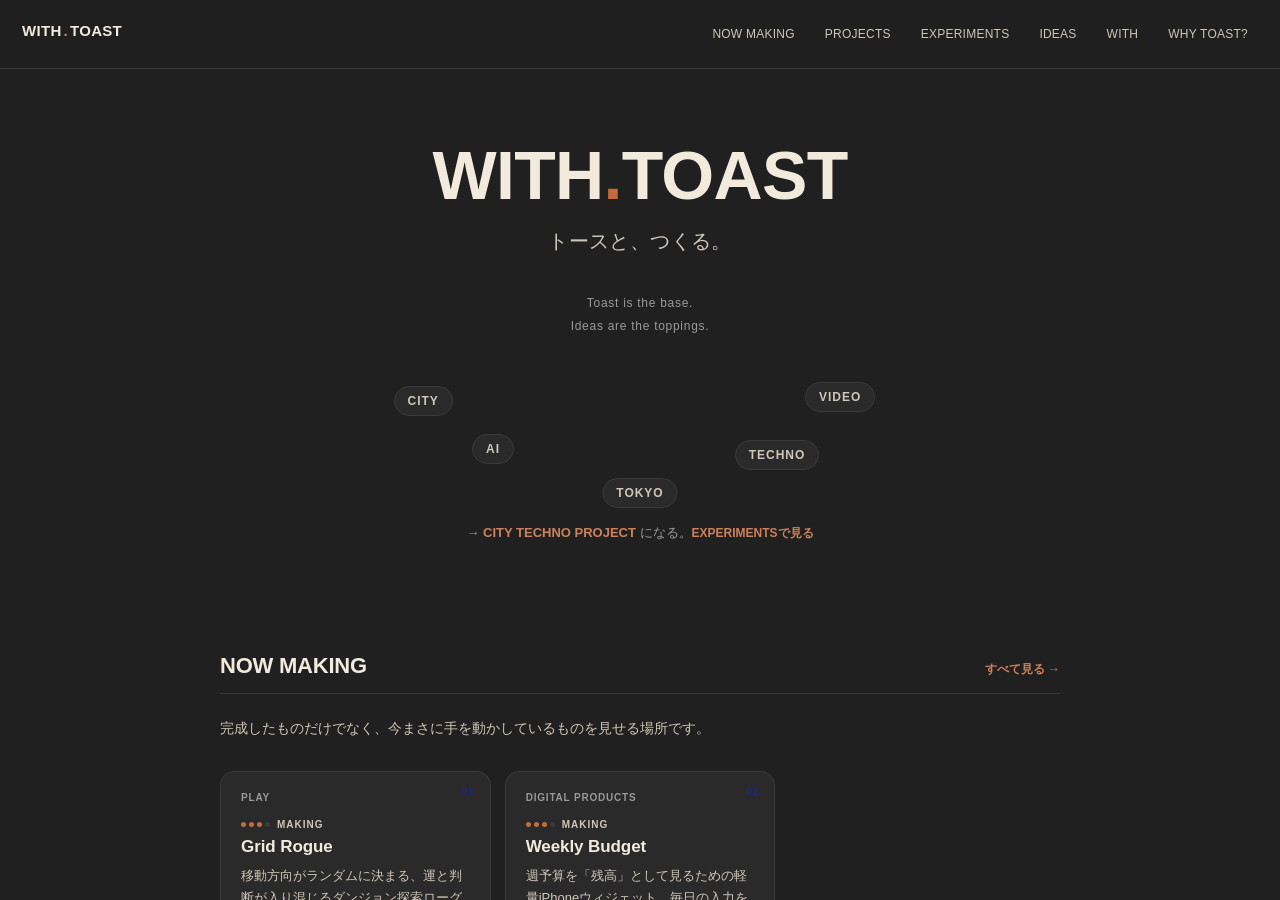
==== commit 7c303054: "Polish WITH TOAST with accessibility, motion, and spacing passes Referencing the Digital Agency Desi" ====
--- a/index.html
+++ b/index.html
@@ -307,18 +307,18 @@
         }
       }
     </style>
-    <link rel="stylesheet" href="realistic.css?v=20260920" />
-    <link rel="stylesheet" href="gameplay.css?v=20260920" />
-    <link rel="stylesheet" href="leaderboard.css?v=20260920" />
-    <link rel="stylesheet" href="quality-pass.css?v=20260920" />
-    <link rel="stylesheet" href="polish.css?v=20260920" />
-    <link rel="stylesheet" href="brand.css?v=20260920" />
-    <script defer src="game-data.js?v=20260920"></script>
-    <script defer src="realistic.js?v=20260920"></script>
-    <script defer src="gameplay.js?v=20260920"></script>
-    <script defer src="polish.js?v=20260920"></script>
-    <script defer src="leaderboard.js?v=20260920"></script>
-    <script defer src="brand.js?v=20260920"></script>
+    <link rel="stylesheet" href="realistic.css?v=20260920-2" />
+    <link rel="stylesheet" href="gameplay.css?v=20260920-2" />
+    <link rel="stylesheet" href="leaderboard.css?v=20260920-2" />
+    <link rel="stylesheet" href="quality-pass.css?v=20260920-2" />
+    <link rel="stylesheet" href="polish.css?v=20260920-2" />
+    <link rel="stylesheet" href="brand.css?v=20260920-2" />
+    <script defer src="game-data.js?v=20260920-2"></script>
+    <script defer src="realistic.js?v=20260920-2"></script>
+    <script defer src="gameplay.js?v=20260920-2"></script>
+    <script defer src="polish.js?v=20260920-2"></script>
+    <script defer src="leaderboard.js?v=20260920-2"></script>
+    <script defer src="brand.js?v=20260920-2"></script>
   </head>
   <body>
     <div class="wt-layer" id="wt-layer"></div>
--- a/brand.css
+++ b/brand.css
@@ -10,12 +10,24 @@
   --wt-cream: #f2ebdd;
   --wt-cream-dim: #cfc7b8;
   --wt-orange: #c56a3d;
-  --wt-gray: #8e8e8e;
+  /* lightened orange for small text on dark backgrounds (WCAG AA, 4.5:1+) */
+  --wt-orange-text: #cd805a;
+  --wt-gray: #999999;
   --wt-indigo: #202688;
 
   --wt-font:
     -apple-system, BlinkMacSystemFont, 'Inter', 'Segoe UI', 'Hiragino Sans', 'Helvetica Neue',
     sans-serif;
+
+  /* spacing scale (4px base), for a more deliberate visual rhythm */
+  --wt-space-1: 4px;
+  --wt-space-2: 8px;
+  --wt-space-3: 12px;
+  --wt-space-4: 16px;
+  --wt-space-5: 20px;
+  --wt-space-6: 24px;
+  --wt-space-8: 32px;
+  --wt-space-10: 40px;
 
   display: block;
   position: fixed;
@@ -36,6 +48,18 @@
   box-sizing: border-box;
 }
 
+/* keyboard focus ring — visible only for keyboard nav, never on mouse/touch */
+.wt-layer a:focus-visible,
+.wt-layer button:focus-visible,
+.wt-layer input:focus-visible {
+  outline: 2px solid var(--wt-orange-text);
+  outline-offset: 3px;
+  border-radius: 4px;
+}
+.wt-why-page a:focus-visible {
+  outline-color: var(--wt-orange);
+}
+
 .wt-page {
   display: none;
   min-height: 100%;
@@ -77,6 +101,8 @@
   display: inline-flex;
   align-items: baseline;
   gap: 2px;
+  min-height: 36px;
+  padding: 6px 2px;
   font-weight: 800;
   font-size: 15px;
   letter-spacing: 0.02em;
@@ -87,7 +113,7 @@
   font-weight: 800;
 }
 .wt-wordmark .wt-dot {
-  color: var(--wt-orange);
+  color: var(--wt-orange-text);
   transition: color 0.35s ease;
 }
 .wt-wordmark:hover .wt-dot {
@@ -96,14 +122,17 @@
 
 .wt-nav-links {
   display: flex;
-  gap: 4px;
+  gap: 6px;
   flex-wrap: wrap;
   font-size: 12px;
 }
 .wt-nav-links a {
+  display: inline-flex;
+  align-items: center;
+  min-height: 36px;
   color: var(--wt-cream-dim);
   text-decoration: none;
-  padding: 7px 10px;
+  padding: var(--wt-space-2) var(--wt-space-3);
   border-radius: 999px;
   letter-spacing: 0.02em;
   white-space: nowrap;
@@ -211,23 +240,43 @@
   color: var(--wt-gray);
 }
 .wt-hero-result b {
-  color: var(--wt-orange);
+  color: var(--wt-orange-text);
   font-weight: 800;
 }
 
 .wt-inline-link {
-  color: var(--wt-orange);
+  color: var(--wt-orange-text);
   font-size: 12px;
   font-weight: 800;
   text-decoration: none;
 }
 .wt-inline-link:hover {
   text-decoration: underline;
+}
+
+/* generic scroll-reveal, used by project cards (see brand.js) */
+.wt-reveal {
+  opacity: 0;
+  transform: translateY(14px);
+  transition:
+    opacity 0.5s ease,
+    transform 0.5s ease;
+  transition-delay: var(--reveal-delay, 0s);
+}
+.wt-reveal.is-visible {
+  opacity: 1;
+  transform: translateY(0);
 }
 
 @media (prefers-reduced-motion: reduce) {
   .wt-hero-tag {
     animation: none;
+  }
+  .wt-reveal,
+  .wt-why-step {
+    opacity: 1 !important;
+    transform: none !important;
+    transition: none !important;
   }
 }
 
@@ -263,7 +312,7 @@
   font-size: 11px;
   font-weight: 800;
   letter-spacing: 0.14em;
-  color: var(--wt-orange);
+  color: var(--wt-orange-text);
   text-transform: uppercase;
 }
 
@@ -309,7 +358,7 @@
 .wt-card {
   position: relative;
   display: block;
-  padding: 18px 18px 20px;
+  padding: var(--wt-space-5) var(--wt-space-5) var(--wt-space-6);
   border-radius: 14px;
   border: 1px solid var(--wt-charcoal-line);
   background: var(--wt-charcoal-soft);
@@ -392,7 +441,7 @@
   margin-top: 4px;
   font-size: 11px;
   font-weight: 800;
-  color: var(--wt-orange);
+  color: var(--wt-orange-text);
   letter-spacing: 0.03em;
 }
 .wt-card-play-cta::after {
@@ -410,7 +459,7 @@
   display: block;
   text-decoration: none;
   color: inherit;
-  padding: 20px 20px 22px;
+  padding: var(--wt-space-6);
   border-radius: 16px;
   border: 1px solid var(--wt-charcoal-line);
   background: linear-gradient(180deg, var(--wt-charcoal-soft), var(--wt-charcoal));
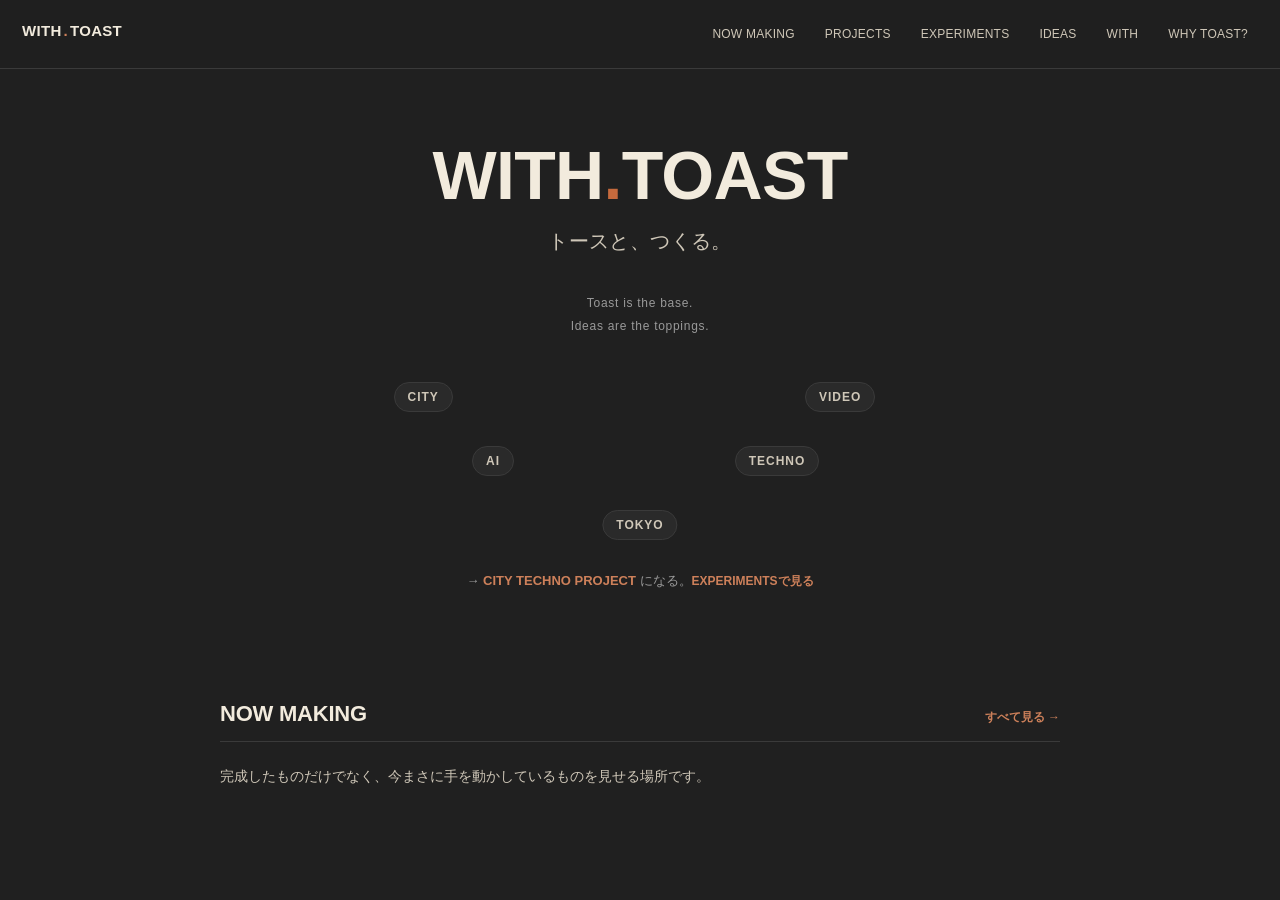
==== commit 33e526ef: "Fix TOKYO tag position, add hamburger nav, fix home-link blank page - Hero tags: the CSS animation o" ====
--- a/index.html
+++ b/index.html
@@ -307,18 +307,18 @@
         }
       }
     </style>
-    <link rel="stylesheet" href="realistic.css?v=20260920-2" />
-    <link rel="stylesheet" href="gameplay.css?v=20260920-2" />
-    <link rel="stylesheet" href="leaderboard.css?v=20260920-2" />
-    <link rel="stylesheet" href="quality-pass.css?v=20260920-2" />
-    <link rel="stylesheet" href="polish.css?v=20260920-2" />
-    <link rel="stylesheet" href="brand.css?v=20260920-2" />
-    <script defer src="game-data.js?v=20260920-2"></script>
-    <script defer src="realistic.js?v=20260920-2"></script>
-    <script defer src="gameplay.js?v=20260920-2"></script>
-    <script defer src="polish.js?v=20260920-2"></script>
-    <script defer src="leaderboard.js?v=20260920-2"></script>
-    <script defer src="brand.js?v=20260920-2"></script>
+    <link rel="stylesheet" href="src/game/realistic.css?v=20260920-4" />
+    <link rel="stylesheet" href="src/game/gameplay.css?v=20260920-4" />
+    <link rel="stylesheet" href="src/game/leaderboard.css?v=20260920-4" />
+    <link rel="stylesheet" href="src/game/quality-pass.css?v=20260920-4" />
+    <link rel="stylesheet" href="src/game/polish.css?v=20260920-4" />
+    <link rel="stylesheet" href="src/brand/brand.css?v=20260920-4" />
+    <script defer src="src/game/game-data.js?v=20260920-4"></script>
+    <script defer src="src/game/realistic.js?v=20260920-4"></script>
+    <script defer src="src/game/gameplay.js?v=20260920-4"></script>
+    <script defer src="src/game/polish.js?v=20260920-4"></script>
+    <script defer src="src/game/leaderboard.js?v=20260920-4"></script>
+    <script defer src="src/brand/brand.js?v=20260920-4"></script>
   </head>
   <body>
     <div class="wt-layer" id="wt-layer"></div>
--- a/src/game/realistic.css
+++ b/src/game/realistic.css
@@ -0,0 +1,912 @@
+/* realistic corporate/public-service inspired skin */
+:root {
+  --corp: #0b3a67;
+  --corp2: #0d5d8f;
+  --corp-accent: #f07a2b;
+  --corp-green: #0f8c6d;
+  --paper: #fff;
+  --paper2: #f5f7fa;
+  --ink: #162230;
+  --subink: #5b6877;
+  --hair: #d9e0e7;
+}
+body:has(.immersive:target) {
+  padding: 0;
+  background: #eef2f5;
+  color: var(--ink);
+}
+body:has(.immersive:target) .app {
+  max-width: none;
+  min-height: 100vh;
+  margin: 0;
+  border: 0;
+  border-radius: 0;
+  background: #eef2f5;
+  box-shadow: none;
+}
+body:has(.immersive:target) .top {
+  display: none;
+}
+body:has(.immersive:target) main {
+  padding: 0;
+}
+.page.immersive {
+  background: #fff;
+  min-height: 100vh;
+  color: var(--ink);
+}
+.immersive h1,
+.immersive h2,
+.immersive h3 {
+  color: var(--ink);
+  font-family: -apple-system, BlinkMacSystemFont, 'Helvetica Neue', 'Yu Gothic', Meiryo, sans-serif;
+}
+.immersive p {
+  color: var(--subink);
+}
+.immersive .sub {
+  color: #7a8794;
+}
+.portal-head {
+  background: #fff;
+  border-bottom: 1px solid var(--hair);
+  font-family: -apple-system, BlinkMacSystemFont, 'Helvetica Neue', 'Yu Gothic', Meiryo, sans-serif;
+}
+.portal-utility {
+  background: #f2f5f7;
+  color: #52606d;
+  font-size: 11px;
+  padding: 7px max(16px, calc((100vw - 1180px) / 2));
+  display: flex;
+  justify-content: space-between;
+  gap: 10px;
+  align-items: center;
+}
+.portal-utility .right {
+  display: flex;
+  gap: 14px;
+  white-space: nowrap;
+}
+.portal-main {
+  max-width: 1180px;
+  margin: auto;
+  padding: 17px 16px 12px;
+  display: flex;
+  align-items: center;
+  gap: 24px;
+}
+.portal-logo {
+  font:
+    900 29px/1 Arial,
+    sans-serif;
+  color: var(--corp);
+  letter-spacing: -0.04em;
+  text-decoration: none;
+  white-space: nowrap;
+}
+.portal-logo i {
+  font-style: normal;
+  color: var(--corp-accent);
+}
+.portal-tagline {
+  font-size: 10px;
+  color: #7b8794;
+  margin-top: 4px;
+  letter-spacing: 0.04em;
+}
+.portal-nav {
+  margin-left: auto;
+  display: flex;
+  gap: 0;
+  align-items: stretch;
+}
+.portal-nav a {
+  color: #243444;
+  text-decoration: none;
+  font-weight: 700;
+  font-size: 13px;
+  padding: 11px 14px;
+  border-left: 1px solid #e4e8ed;
+}
+.portal-nav a:last-child {
+  border-right: 1px solid #e4e8ed;
+}
+.portal-nav a.account {
+  background: var(--corp);
+  color: #fff;
+  border-radius: 4px;
+  margin-left: 12px;
+  border: 0;
+  padding: 11px 16px;
+}
+.portal-search {
+  border-top: 1px solid #edf0f3;
+  border-bottom: 1px solid #e1e6eb;
+  background: #fff;
+}
+.portal-search-inner {
+  max-width: 1180px;
+  margin: auto;
+  padding: 10px 16px;
+  display: flex;
+  gap: 10px;
+  align-items: center;
+}
+.portal-search-label {
+  font-size: 12px;
+  font-weight: 700;
+  color: #465462;
+  white-space: nowrap;
+}
+.portal-search-box {
+  flex: 1;
+  border: 1px solid #cbd4dd;
+  border-radius: 4px;
+  background: #fff;
+  padding: 10px 12px;
+  color: #8a95a1;
+  font-size: 12px;
+}
+.portal-search-btn {
+  background: var(--corp);
+  color: #fff;
+  border-radius: 4px;
+  padding: 10px 16px;
+  font-size: 12px;
+  font-weight: 800;
+}
+.portal-breadcrumb {
+  max-width: 1180px;
+  margin: auto;
+  padding: 11px 16px;
+  font-size: 11px;
+  color: #6d7985;
+  border-bottom: 1px solid #edf0f3;
+  background: #fff;
+}
+.portal-wrap {
+  max-width: 980px;
+  margin: 0 auto;
+  padding: 34px 18px 70px;
+}
+.portal-wrap > .breadcrumb {
+  display: none;
+}
+.immersive .card {
+  background: #fff;
+  border: 1px solid var(--hair);
+  border-radius: 5px;
+  color: var(--ink);
+  box-shadow: 0 1px 2px rgba(20, 35, 50, 0.03);
+}
+.immersive .btn {
+  border-radius: 4px;
+  box-shadow: none;
+  font-weight: 700;
+  font-size: 14px;
+  position: relative;
+  padding: 14px 42px 14px 16px;
+}
+.immersive .btn:after {
+  content: '›';
+  position: absolute;
+  right: 15px;
+  top: 50%;
+  transform: translateY(-52%);
+  font-size: 22px;
+  font-weight: 400;
+}
+.immersive .primary {
+  background: var(--corp);
+  color: #fff;
+}
+.immersive .danger {
+  background: #a7192b;
+  color: #fff;
+}
+.immersive .ghost {
+  background: #fff;
+  color: #23384d;
+  border: 1px solid #bfc9d4;
+}
+.immersive .blue {
+  background: var(--corp2);
+  color: #fff;
+}
+.immersive .tiny {
+  color: #7b8792;
+  text-decoration: underline;
+  font-size: 11px;
+}
+.immersive .fake-input,
+.immersive .real-input {
+  background: #fff;
+  color: #303c48;
+  border-color: #c7d0d9;
+  border-radius: 4px;
+}
+.immersive .field-label {
+  color: #4d5a67;
+  font-weight: 700;
+}
+.immersive .progress {
+  background: #e7ebef;
+  border-color: #d3dae1;
+}
+.immersive .big-num {
+  color: #a7192b;
+}
+.immersive .fake-chat {
+  background: #f8fafc;
+  border-color: #d9e0e7;
+}
+.immersive .bubble {
+  background: #e9eef3;
+  color: #263747;
+}
+.immersive .bubble.you {
+  background: #dceaf6;
+}
+.immersive .map {
+  gap: 10px;
+}
+.immersive .node {
+  background: #fff;
+  color: #273746;
+  border-color: #d5dce4;
+  border-radius: 4px;
+}
+.immersive .escape-zone {
+  background: #f7f9fb;
+  border-color: #cbd4dd;
+}
+.immersive .runner {
+  border-radius: 4px;
+}
+.immersive .bad {
+  color: #8f1727;
+}
+.immersive .good {
+  color: #087457;
+}
+.immersive .company {
+  color: #8994a0;
+}
+.gov-home {
+  font-family: -apple-system, BlinkMacSystemFont, 'Helvetica Neue', 'Yu Gothic', Meiryo, sans-serif;
+  background: #fff;
+  color: var(--ink);
+}
+.home-alert {
+  background: #fff7e8;
+  border-top: 1px solid #f0d8ae;
+  border-bottom: 1px solid #f0d8ae;
+}
+.home-alert-inner {
+  max-width: 1180px;
+  margin: auto;
+  padding: 11px 16px;
+  display: flex;
+  gap: 12px;
+  align-items: center;
+  font-size: 12px;
+}
+.home-alert b {
+  color: #8b4b00;
+  white-space: nowrap;
+}
+.home-alert span {
+  color: #5a6570;
+}
+.home-hero {
+  background: linear-gradient(110deg, #e9f2fa 0%, #f7fafc 54%, #edf6f2 100%);
+  border-bottom: 1px solid #dfe5ea;
+}
+.home-hero-inner {
+  max-width: 1180px;
+  margin: auto;
+  padding: 44px 16px 38px;
+  display: grid;
+  grid-template-columns: minmax(0, 1.2fr) minmax(280px, 0.8fr);
+  gap: 34px;
+  align-items: center;
+}
+.home-eyebrow {
+  font-size: 11px;
+  font-weight: 800;
+  letter-spacing: 0.14em;
+  color: var(--corp2);
+  margin-bottom: 12px;
+}
+.home-hero h1 {
+  font-size: clamp(34px, 6vw, 58px);
+  line-height: 1.08;
+  letter-spacing: -0.04em;
+  margin: 0 0 17px;
+  color: #10283d;
+}
+.home-hero p {
+  font-size: 15px;
+  line-height: 1.85;
+  color: #4f6172;
+  max-width: 680px;
+}
+.home-hero-actions {
+  display: flex;
+  gap: 10px;
+  flex-wrap: wrap;
+  margin-top: 22px;
+}
+.home-hero-actions a {
+  display: inline-block;
+  text-decoration: none;
+  border-radius: 4px;
+  padding: 13px 18px;
+  font-size: 13px;
+  font-weight: 800;
+}
+.home-hero-actions .solid {
+  background: var(--corp);
+  color: #fff;
+}
+.home-hero-actions .line {
+  background: #fff;
+  border: 1px solid #bfcbd6;
+  color: var(--corp);
+}
+.home-visual {
+  background: #fff;
+  border: 1px solid #d8e0e7;
+  box-shadow: 0 8px 30px rgba(42, 62, 82, 0.08);
+  padding: 18px;
+  border-radius: 8px;
+}
+.home-visual .meter {
+  display: flex;
+  gap: 8px;
+  margin-bottom: 16px;
+}
+.home-visual .meter i {
+  display: block;
+  width: 11px;
+  height: 11px;
+  border-radius: 50%;
+  background: #d6dde5;
+}
+.home-visual h4 {
+  margin: 0 0 14px;
+  font-size: 13px;
+  color: #314252;
+}
+.visual-grid {
+  display: grid;
+  grid-template-columns: 1fr 1fr;
+  gap: 9px;
+}
+.visual-card {
+  padding: 13px;
+  border-radius: 5px;
+  background: #f4f7f9;
+  border: 1px solid #e5eaee;
+}
+.visual-card strong {
+  display: block;
+  font-size: 22px;
+  color: var(--corp);
+  margin-bottom: 3px;
+}
+.visual-card span {
+  font-size: 10px;
+  color: #6f7c88;
+}
+.visual-line {
+  margin-top: 13px;
+  height: 8px;
+  border-radius: 5px;
+  background: linear-gradient(90deg, var(--corp) 0 72%, #e2e7ec 72%);
+}
+.home-searchband {
+  max-width: 1180px;
+  margin: -18px auto 0;
+  padding: 0 16px;
+  position: relative;
+}
+.home-searchbox {
+  display: flex;
+  background: #fff;
+  border: 1px solid #cbd5df;
+  box-shadow: 0 5px 20px rgba(30, 50, 70, 0.09);
+  padding: 9px;
+  border-radius: 6px;
+}
+.home-searchbox input {
+  border: 0;
+  outline: 0;
+  flex: 1;
+  padding: 10px 12px;
+  font-size: 14px;
+}
+.home-searchbox button {
+  border: 0;
+  border-radius: 4px;
+  background: var(--corp);
+  color: #fff;
+  padding: 0 22px;
+  font-weight: 800;
+}
+.home-section {
+  max-width: 1180px;
+  margin: auto;
+  padding: 42px 16px;
+}
+.home-section.alt {
+  background: #f6f8fa;
+  max-width: none;
+}
+.home-section.alt > .inner {
+  max-width: 1180px;
+  margin: auto;
+}
+.section-head {
+  display: flex;
+  justify-content: space-between;
+  align-items: end;
+  gap: 14px;
+  margin-bottom: 18px;
+}
+.section-head h2 {
+  margin: 0;
+  font-size: 25px;
+  color: #15293c;
+}
+.section-head a {
+  font-size: 12px;
+  color: var(--corp);
+  text-decoration: none;
+}
+.purpose-grid {
+  display: grid;
+  grid-template-columns: repeat(4, 1fr);
+  gap: 12px;
+}
+.purpose-card {
+  display: block;
+  text-decoration: none;
+  background: #fff;
+  border: 1px solid #d8e0e7;
+  border-top: 4px solid var(--corp);
+  padding: 18px 16px;
+  min-height: 116px;
+  color: #23384c;
+}
+.purpose-card strong {
+  display: block;
+  font-size: 15px;
+  margin-bottom: 7px;
+}
+.purpose-card span {
+  font-size: 11px;
+  line-height: 1.6;
+  color: #667585;
+}
+.purpose-card .icon {
+  font-size: 24px;
+  margin-bottom: 9px;
+}
+.purpose-card.orange {
+  border-top-color: var(--corp-accent);
+}
+.purpose-card.green {
+  border-top-color: var(--corp-green);
+}
+.service-grid {
+  display: grid;
+  grid-template-columns: repeat(3, 1fr);
+  border-top: 1px solid #d7dfe6;
+  border-left: 1px solid #d7dfe6;
+}
+.service-link {
+  display: block;
+  text-decoration: none;
+  padding: 18px;
+  background: #fff;
+  border-right: 1px solid #d7dfe6;
+  border-bottom: 1px solid #d7dfe6;
+  color: #263b4e;
+  min-height: 105px;
+}
+.service-link b {
+  display: block;
+  font-size: 14px;
+  margin-bottom: 7px;
+}
+.service-link span {
+  font-size: 11px;
+  line-height: 1.55;
+  color: #6d7a87;
+}
+.news-list {
+  border-top: 1px solid #ccd5de;
+}
+.news-row {
+  display: grid;
+  grid-template-columns: 110px 90px 1fr;
+  gap: 12px;
+  padding: 14px 4px;
+  border-bottom: 1px solid #e0e5ea;
+  font-size: 12px;
+  color: #536171;
+}
+.news-row .date {
+  color: #7e8995;
+}
+.news-row .label {
+  display: inline-block;
+  text-align: center;
+  border: 1px solid #b8c4cf;
+  color: #40566b;
+  padding: 2px 5px;
+  border-radius: 2px;
+  font-size: 10px;
+}
+.news-row a {
+  color: #1f4f7b;
+  text-decoration: none;
+  font-weight: 600;
+}
+.home-contact {
+  background: #102f4c;
+  color: #fff;
+}
+.home-contact-inner {
+  max-width: 1180px;
+  margin: auto;
+  padding: 34px 16px;
+  display: grid;
+  grid-template-columns: 1.3fr 0.7fr;
+  gap: 28px;
+  align-items: center;
+}
+.home-contact h3 {
+  margin: 0 0 8px;
+  font-size: 22px;
+}
+.home-contact p {
+  margin: 0;
+  color: #d7e2ec;
+  font-size: 12px;
+}
+.home-contact .contact-links {
+  display: flex;
+  gap: 10px;
+  justify-content: flex-end;
+}
+.home-contact .contact-links a {
+  background: #fff;
+  color: #163e62;
+  padding: 12px 15px;
+  border-radius: 4px;
+  text-decoration: none;
+  font-size: 12px;
+  font-weight: 800;
+}
+.home-footer {
+  background: #182432;
+  color: #c2ccd5;
+}
+.home-footer-inner {
+  max-width: 1180px;
+  margin: auto;
+  padding: 30px 16px;
+}
+.footer-columns {
+  display: grid;
+  grid-template-columns: repeat(4, 1fr);
+  gap: 20px;
+}
+.footer-columns h4 {
+  color: #fff;
+  margin: 0 0 10px;
+  font-size: 12px;
+}
+.footer-columns a {
+  display: block;
+  color: #bdc7d0;
+  text-decoration: none;
+  font-size: 10px;
+  line-height: 1.9;
+}
+.footer-bottom {
+  border-top: 1px solid #344251;
+  margin-top: 24px;
+  padding-top: 16px;
+  font-size: 9px;
+  color: #7f8d99;
+  display: flex;
+  justify-content: space-between;
+  gap: 12px;
+}
+@media (max-width: 780px) {
+  .portal-utility .right span:nth-child(-n + 2) {
+    display: none;
+  }
+  .portal-main {
+    padding: 12px 14px;
+  }
+  .portal-tagline {
+    display: none;
+  }
+  .portal-nav a:not(.account) {
+    display: none;
+  }
+  .portal-nav a.account {
+    margin-left: 0;
+  }
+  .portal-search-inner {
+    padding: 8px 14px;
+  }
+  .portal-search-label {
+    display: none;
+  }
+  .home-hero-inner {
+    grid-template-columns: 1fr;
+    padding-top: 30px;
+  }
+  .home-visual {
+    display: none;
+  }
+  .purpose-grid {
+    grid-template-columns: 1fr 1fr;
+  }
+  .service-grid {
+    grid-template-columns: 1fr 1fr;
+  }
+  .news-row {
+    grid-template-columns: 88px 1fr;
+  }
+  .news-row .label {
+    display: none;
+  }
+  .home-contact-inner {
+    grid-template-columns: 1fr;
+  }
+  .home-contact .contact-links {
+    justify-content: flex-start;
+  }
+  .footer-columns {
+    grid-template-columns: 1fr 1fr;
+  }
+  .portal-wrap {
+    padding: 24px 14px 55px;
+  }
+}
+
+/* 2026-09-18 realism pass */
+.portal-search-inner {
+  position: relative;
+}
+.portal-search-input {
+  flex: 1;
+  min-width: 0;
+  border: 1px solid #cbd4dd;
+  border-radius: 3px;
+  background: #fff;
+  padding: 10px 12px;
+  color: #263746;
+  font-size: 13px;
+  outline: none;
+  font: inherit;
+}
+.portal-search-input:focus {
+  border-color: #6f8da7;
+  box-shadow: 0 0 0 2px rgba(11, 58, 103, 0.08);
+}
+.portal-search-btn {
+  border: 0;
+  cursor: pointer;
+}
+.portal-breadcrumb {
+  display: flex;
+  gap: 8px;
+  align-items: center;
+}
+.portal-breadcrumb a {
+  color: #51697f;
+  text-decoration: none;
+}
+
+.home-alert a {
+  color: #4f5963;
+  text-decoration: none;
+}
+.home-page-title {
+  background: #fff;
+  border-bottom: 1px solid #dfe5ea;
+}
+.home-page-title-inner {
+  max-width: 1180px;
+  margin: auto;
+  padding: 34px 16px 28px;
+}
+.home-title-kicker {
+  font-size: 12px;
+  color: #5f6c78;
+  margin-bottom: 8px;
+  font-weight: 700;
+}
+.home-page-title h1 {
+  font-size: 34px;
+  line-height: 1.25;
+  letter-spacing: 0;
+  margin: 0 0 12px;
+  color: #172c3f;
+}
+.home-page-title p {
+  max-width: 760px;
+  margin: 0;
+  color: #526170;
+  font-size: 14px;
+  line-height: 1.8;
+}
+.home-main-search {
+  background: #f5f7f9;
+  border-bottom: 1px solid #dfe5ea;
+}
+.home-main-search-inner {
+  max-width: 1180px;
+  margin: auto;
+  padding: 20px 16px 22px;
+}
+.home-main-search-inner > label {
+  display: block;
+  margin-bottom: 8px;
+  font-size: 13px;
+  font-weight: 700;
+  color: #33485a;
+}
+.home-searchbox {
+  position: relative;
+  display: flex;
+  max-width: 760px;
+  background: #fff;
+  border: 1px solid #c7d1da;
+  padding: 0;
+  border-radius: 3px;
+  box-shadow: none;
+}
+.home-searchbox input {
+  border: 0;
+  padding: 13px 14px;
+}
+.home-searchbox button {
+  border: 0;
+  border-left: 1px solid #c7d1da;
+  border-radius: 0;
+  background: var(--corp);
+  color: #fff;
+  padding: 0 24px;
+  font-weight: 800;
+  cursor: pointer;
+}
+.home-section.compact {
+  padding-top: 32px;
+  padding-bottom: 38px;
+}
+.home-menu-grid {
+  display: grid;
+  grid-template-columns: 1fr 1fr;
+  border-top: 1px solid #ced7df;
+  border-left: 1px solid #ced7df;
+}
+.home-menu-grid a {
+  position: relative;
+  display: block;
+  min-height: 82px;
+  padding: 16px 42px 15px 16px;
+  background: #fff;
+  border-right: 1px solid #ced7df;
+  border-bottom: 1px solid #ced7df;
+  text-decoration: none;
+  color: #21384c;
+}
+.home-menu-grid a:after {
+  content: '›';
+  position: absolute;
+  right: 16px;
+  top: 50%;
+  transform: translateY(-50%);
+  font-size: 24px;
+  color: #64798b;
+}
+.home-menu-grid strong {
+  display: block;
+  font-size: 14px;
+  margin-bottom: 5px;
+}
+.home-menu-grid span {
+  display: block;
+  font-size: 11px;
+  line-height: 1.55;
+  color: #6d7b88;
+}
+.home-contact h3 {
+  color: #fff !important;
+}
+.home-contact p {
+  color: #e5edf4 !important;
+}
+
+.site-search-results {
+  display: none;
+  position: absolute;
+  left: 0;
+  right: 0;
+  top: calc(100% + 5px);
+  z-index: 80;
+  background: #fff;
+  border: 1px solid #bec9d3;
+  box-shadow: 0 10px 28px rgba(30, 45, 60, 0.16);
+  max-height: 330px;
+  overflow: auto;
+}
+.site-search-results.open {
+  display: block;
+}
+.search-result {
+  display: block;
+  padding: 12px 14px;
+  border-bottom: 1px solid #e3e8ed;
+  text-decoration: none;
+  background: #fff;
+}
+.search-result:last-child {
+  border-bottom: 0;
+}
+.search-result:hover,
+.search-result:focus {
+  background: #f5f8fa;
+}
+.search-result strong {
+  display: block;
+  color: #173f64;
+  font-size: 13px;
+  margin-bottom: 3px;
+}
+.search-result span {
+  display: block;
+  color: #697784;
+  font-size: 11px;
+  line-height: 1.5;
+}
+.search-empty {
+  padding: 14px;
+  color: #6f7c87;
+  font-size: 12px;
+}
+
+@media (max-width: 780px) {
+  .home-page-title-inner {
+    padding: 26px 18px 22px;
+  }
+  .home-page-title h1 {
+    font-size: 27px;
+  }
+  .home-page-title p {
+    font-size: 13px;
+  }
+  .home-main-search-inner {
+    padding: 16px 18px 18px;
+  }
+  .home-menu-grid {
+    grid-template-columns: 1fr;
+  }
+  .home-section.compact {
+    padding-top: 28px;
+  }
+  .portal-search-input {
+    font-size: 16px;
+  }
+  .home-searchbox button {
+    padding: 0 18px;
+  }
+}
--- a/src/game/gameplay.css
+++ b/src/game/gameplay.css
@@ -0,0 +1,196 @@
+/* gameplay variety + result */
+.result-panel {
+  margin: 18px 0 28px;
+  padding: 20px;
+  border: 1px solid #343b45;
+  border-radius: 18px;
+  background: #11151a;
+  box-shadow: 0 14px 36px rgba(0, 0, 0, 0.22);
+}
+.result-label {
+  font-size: 11px;
+  letter-spacing: 0.12em;
+  color: #99a3ad;
+  font-weight: 800;
+}
+.result-time {
+  font-size: clamp(44px, 12vw, 76px);
+  font-weight: 950;
+  letter-spacing: -0.06em;
+  line-height: 1;
+  color: #f5f7fa;
+  margin: 8px 0 18px;
+}
+.result-grid {
+  display: grid;
+  grid-template-columns: 1fr 1fr;
+  gap: 9px;
+}
+.result-stat {
+  background: #1b2026;
+  border: 1px solid #303740;
+  border-radius: 12px;
+  padding: 13px;
+}
+.result-stat strong {
+  display: block;
+  font-size: 25px;
+}
+.result-stat span {
+  font-size: 10px;
+  color: #96a0aa;
+}
+.result-score {
+  margin-top: 12px;
+  padding-top: 13px;
+  border-top: 1px solid #303740;
+  display: flex;
+  justify-content: space-between;
+  align-items: center;
+  gap: 16px;
+}
+.result-score b {
+  font-size: 26px;
+  color: #8ff0b6;
+}
+.result-note {
+  font-size: 10px;
+  color: #7f8994;
+  margin-top: 8px;
+  line-height: 1.5;
+}
+.immersive .result-panel {
+  background: #fff;
+  border: 1px solid #d8e0e7;
+  color: #1e2b37;
+  box-shadow: none;
+}
+.immersive .result-time {
+  color: #142b41;
+}
+.immersive .result-stat {
+  background: #f5f7f9;
+  border-color: #dfe5ea;
+}
+.immersive .result-stat span {
+  color: #6f7d89;
+}
+.route-note {
+  margin: 18px 0;
+  padding: 15px 16px;
+  border: 1px solid #dbe2e8;
+  background: #f7f9fb;
+  color: #344555;
+  font-size: 13px;
+  line-height: 1.75;
+  border-radius: 4px;
+}
+.route-note a {
+  color: #1d5b91;
+  text-decoration: underline;
+  font-weight: 700;
+}
+.option-check {
+  display: flex;
+  gap: 11px;
+  align-items: flex-start;
+  padding: 15px 16px;
+  margin: 15px 0;
+  border: 1px solid #ccd5dd;
+  background: #fff;
+  border-radius: 4px;
+  color: #283a4b;
+  font-size: 13px;
+  line-height: 1.6;
+}
+.option-check input {
+  width: 18px;
+  height: 18px;
+  margin-top: 1px;
+  accent-color: #12659a;
+}
+.option-check strong {
+  display: block;
+  margin-bottom: 2px;
+}
+.locked-next {
+  opacity: 0.38;
+  pointer-events: none;
+}
+.locked-next.ready {
+  opacity: 1;
+  pointer-events: auto;
+}
+.document-step {
+  margin: 18px 0;
+  border-top: 1px solid #d9e0e6;
+  border-bottom: 1px solid #d9e0e6;
+  padding: 15px 0;
+  color: #3d4d5d;
+  font-size: 13px;
+  line-height: 1.8;
+}
+.document-step a {
+  color: #1c5c91;
+  text-decoration: underline;
+  font-weight: 700;
+}
+.utility-step {
+  display: flex;
+  justify-content: flex-end;
+  margin: 16px 0 4px;
+}
+.utility-step a {
+  font-size: 11px;
+  color: #697887;
+  text-decoration: underline;
+}
+.route-card {
+  display: block;
+  text-decoration: none;
+  margin: 14px 0;
+  padding: 17px 18px;
+  border: 1px solid #cbd5de;
+  border-left: 5px solid #22679b;
+  background: #fff;
+  color: #22384b;
+  border-radius: 4px;
+}
+.route-card b {
+  display: block;
+  font-size: 14px;
+  margin-bottom: 4px;
+}
+.route-card span {
+  font-size: 11px;
+  color: #71808d;
+}
+.route-card:after {
+  content: '→';
+  float: right;
+  margin-top: -22px;
+  color: #22679b;
+  font-weight: 900;
+}
+.hidden-inline {
+  font-size: 12px;
+  color: #627181;
+  line-height: 1.8;
+}
+.hidden-inline a {
+  color: inherit;
+  text-decoration: underline;
+  text-decoration-thickness: 1px;
+  text-underline-offset: 3px;
+}
+.timer-debug {
+  display: none;
+}
+@media (max-width: 560px) {
+  .result-grid {
+    grid-template-columns: 1fr 1fr;
+  }
+  .result-stat strong {
+    font-size: 21px;
+  }
+}
--- a/src/game/leaderboard.css
+++ b/src/game/leaderboard.css
@@ -0,0 +1,145 @@
+.leaderboard-panel {
+  margin: 22px 0 34px;
+  padding: 22px;
+  border: 1px solid #343b45;
+  border-radius: 18px;
+  background: #0f1318;
+  box-shadow: 0 14px 36px rgba(0, 0, 0, 0.22);
+}
+.lb-eyebrow {
+  font-size: 11px;
+  letter-spacing: 0.14em;
+  font-weight: 900;
+  color: #ffd44d;
+  margin-bottom: 8px;
+}
+.lb-head {
+  display: flex;
+  justify-content: space-between;
+  gap: 20px;
+  align-items: flex-start;
+}
+.lb-head h2 {
+  margin: 0 0 6px;
+}
+.lb-head p {
+  margin: 0;
+  color: #9aa3af;
+  font-size: 12px;
+}
+.lb-yourtime {
+  font-weight: 950;
+  font-size: 14px;
+  white-space: nowrap;
+  color: #8ff0b6;
+}
+.lb-board {
+  margin: 18px 0;
+  border-top: 1px solid #303740;
+}
+.lb-row {
+  display: grid;
+  grid-template-columns: 34px minmax(0, 1fr) auto;
+  gap: 10px;
+  align-items: center;
+  padding: 12px 4px;
+  border-bottom: 1px solid #262d35;
+}
+.lb-rank {
+  font-weight: 950;
+  color: #7f8994;
+}
+.lb-name {
+  overflow: hidden;
+  text-overflow: ellipsis;
+  white-space: nowrap;
+  font-weight: 800;
+}
+.lb-time {
+  font-variant-numeric: tabular-nums;
+  font-weight: 950;
+}
+.lb-first .lb-rank:before {
+  content: '♛ ';
+  color: #ffd44d;
+}
+.lb-first .lb-time {
+  color: #ffd44d;
+}
+.lb-empty {
+  padding: 16px 4px;
+  color: #7f8994;
+  font-size: 12px;
+}
+.lb-submit {
+  margin-top: 18px;
+  padding-top: 17px;
+  border-top: 1px solid #303740;
+}
+.lb-submit label {
+  display: block;
+  font-size: 10px;
+  letter-spacing: 0.12em;
+  color: #8f99a4;
+  font-weight: 800;
+  margin-bottom: 7px;
+}
+.lb-form {
+  display: flex;
+  gap: 8px;
+}
+.lb-form input {
+  min-width: 0;
+  flex: 1;
+  padding: 13px 14px;
+  border-radius: 10px;
+  border: 1px solid #39424c;
+  background: #11161c;
+  color: #fff;
+  font-size: 15px;
+  outline: none;
+}
+.lb-form input:focus {
+  border-color: #76a9ff;
+}
+.lb-form button {
+  border: 0;
+  border-radius: 10px;
+  padding: 12px 14px;
+  background: #ffd44d;
+  color: #151309;
+  font-weight: 900;
+  cursor: pointer;
+}
+.lb-form button:disabled {
+  opacity: 0.55;
+  cursor: default;
+}
+.lb-status {
+  min-height: 20px;
+  margin-top: 9px;
+  color: #9aa3af;
+  font-size: 11px;
+  line-height: 1.5;
+}
+@media (max-width: 560px) {
+  .leaderboard-panel {
+    padding: 18px 15px;
+  }
+  .lb-head {
+    display: block;
+  }
+  .lb-yourtime {
+    margin-top: 10px;
+  }
+  .lb-form {
+    display: block;
+  }
+  .lb-form button {
+    width: 100%;
+    margin-top: 8px;
+  }
+  .lb-row {
+    grid-template-columns: 30px minmax(0, 1fr) auto;
+  }
+}
--- a/src/game/quality-pass.css
+++ b/src/game/quality-pass.css
@@ -0,0 +1,594 @@
+/* Final realism / editorial pass */
+.immersive .portal-wrap > h2 {
+  font-size: 27px;
+  line-height: 1.35;
+  margin: 0 0 18px;
+  padding-bottom: 13px;
+  border-bottom: 2px solid #d9e1e8;
+  color: #172c3f;
+}
+.immersive .portal-wrap > p {
+  max-width: 720px;
+}
+.immersive .portal-wrap > .btn {
+  width: 100%;
+  max-width: 560px;
+  margin: 10px 0;
+}
+.immersive .grid .btn {
+  max-width: none;
+}
+.immersive .tiny {
+  font-size: 12px;
+  line-height: 1.6;
+  text-align: left;
+  margin: 14px 0;
+  max-width: 560px;
+  color: #687887;
+}
+.immersive .sneaky {
+  opacity: 0.58;
+}
+.form-kicker {
+  font-size: 11px;
+  font-weight: 800;
+  letter-spacing: 0.08em;
+  color: #647586;
+  margin-bottom: 8px;
+}
+.registration-panel {
+  max-width: 560px;
+  padding: 18px;
+  margin: 18px 0;
+  background: #f7f9fb;
+  border: 1px solid #d7dfe6;
+}
+.real-list {
+  max-width: 760px;
+  border-top: 1px solid #d2dae2;
+  border-left: 1px solid #d2dae2;
+  margin: 18px 0;
+}
+.real-list a {
+  position: relative;
+  display: block;
+  padding: 15px 38px 15px 15px;
+  border-right: 1px solid #d2dae2;
+  border-bottom: 1px solid #d2dae2;
+  text-decoration: none;
+  color: #233b50;
+  background: #fff;
+}
+.real-list a:after {
+  content: '›';
+  position: absolute;
+  right: 14px;
+  top: 50%;
+  transform: translateY(-50%);
+  font-size: 22px;
+  color: #6e8191;
+}
+.real-list strong {
+  display: block;
+  font-size: 14px;
+  margin-bottom: 4px;
+}
+.real-list span {
+  display: block;
+  font-size: 11px;
+  line-height: 1.55;
+  color: #6c7985;
+}
+.detail-card {
+  max-width: 650px;
+  padding: 0 !important;
+  overflow: hidden;
+}
+.detail-card > div {
+  display: grid;
+  grid-template-columns: 150px 1fr;
+  gap: 16px;
+  padding: 13px 15px;
+  border-bottom: 1px solid #e1e6eb;
+}
+.detail-card > div:last-child {
+  border-bottom: 0;
+}
+.detail-card span {
+  font-size: 12px;
+  color: #687783;
+}
+.detail-card strong {
+  font-size: 13px;
+  color: #263b4f;
+}
+.notice-box {
+  max-width: 650px;
+  margin: 15px 0;
+  padding: 13px 15px;
+  background: #f6f8fa;
+  border-left: 4px solid #8395a6;
+  color: #4b5d6e;
+  font-size: 12px;
+  line-height: 1.65;
+}
+.status-success {
+  max-width: 650px;
+  margin: 0 0 15px;
+  padding: 11px 14px;
+  background: #edf7f1;
+  border: 1px solid #b9dbc5;
+  color: #17623b;
+  font-size: 12px;
+  font-weight: 800;
+}
+.immersive .escape-zone {
+  max-width: 650px;
+  height: 210px;
+  border-style: solid;
+}
+.immersive .runner {
+  box-shadow: 0 2px 7px rgba(0, 0, 0, 0.12);
+}
+.immersive .xbright {
+  background: #eef1f4;
+  color: #52606d;
+  border: 1px solid #cbd4dc;
+}
+@media (max-width: 780px) {
+  .immersive .portal-wrap > h2 {
+    font-size: 23px;
+  }
+  .detail-card > div {
+    grid-template-columns: 1fr;
+    gap: 3px;
+  }
+  .immersive .portal-wrap > .btn {
+    max-width: none;
+  }
+  .immersive .tiny {
+    max-width: none;
+  }
+}
+
+/* Corporate / project portfolio */
+.corp-kicker {
+  font-size: 11px;
+  letter-spacing: 0.12em;
+  font-weight: 800;
+  color: #66798a;
+  margin-bottom: 8px;
+}
+.corp-lead {
+  font-size: 15px !important;
+  line-height: 1.9 !important;
+  max-width: 760px !important;
+  margin-bottom: 24px;
+}
+.corp-status-guide {
+  display: flex;
+  flex-wrap: wrap;
+  gap: 14px 18px;
+  margin: 0 0 34px;
+  padding: 12px 0;
+  border-top: 1px solid #d9e1e8;
+  border-bottom: 1px solid #d9e1e8;
+}
+.corp-status-guide span {
+  display: flex;
+  align-items: center;
+  gap: 6px;
+  font-size: 10px;
+  font-weight: 800;
+  letter-spacing: 0.06em;
+  color: #637382;
+}
+.corp-status-guide .dot {
+  display: inline-block;
+  width: 8px;
+  height: 8px;
+  border-radius: 50%;
+  background: #a4aeb8;
+}
+.corp-status-guide .dot.research {
+  background: #768ca0;
+}
+.corp-status-guide .dot.prototype {
+  background: #bc8f36;
+}
+.corp-status-guide .dot.building {
+  background: #2f6f9f;
+}
+.corp-status-guide .dot.live {
+  background: #2d7b58;
+}
+.corp-project-section {
+  margin: 42px 0;
+}
+.corp-section-head {
+  margin-bottom: 16px;
+}
+.corp-section-head > span {
+  display: block;
+  font-size: 10px;
+  letter-spacing: 0.14em;
+  font-weight: 900;
+  color: #758596;
+  margin-bottom: 5px;
+}
+.corp-section-head h3 {
+  font-size: 20px;
+  margin: 0;
+  color: #1d3448;
+}
+.corp-project-grid {
+  display: grid;
+  grid-template-columns: repeat(3, minmax(0, 1fr));
+  gap: 12px;
+}
+.corp-project-card {
+  display: flex;
+  flex-direction: column;
+  min-height: 250px;
+  padding: 18px;
+  background: #fff;
+  border: 1px solid #d5dee6;
+}
+.corp-project-meta {
+  display: flex;
+  justify-content: space-between;
+  gap: 8px;
+  align-items: center;
+  margin-bottom: 18px;
+  font-size: 9px;
+  color: #7b8995;
+}
+.corp-status {
+  display: inline-block;
+  padding: 4px 6px;
+  border: 1px solid #b7c1ca;
+  font-weight: 900;
+  letter-spacing: 0.06em;
+  color: #526271;
+  background: #f7f9fa;
+}
+.corp-status.research {
+  border-color: #8799a9;
+}
+.corp-status.prototype {
+  border-color: #c9a45e;
+  color: #745915;
+  background: #fffaf0;
+}
+.corp-status.building {
+  border-color: #6e9abd;
+  color: #245579;
+  background: #f3f8fc;
+}
+.corp-status.idea {
+  border-color: #c5ccd3;
+  color: #6d7882;
+}
+.corp-project-card h4 {
+  font-size: 18px;
+  margin: 0 0 11px;
+  color: #153550;
+}
+.corp-project-card p {
+  font-size: 12px;
+  line-height: 1.7;
+  color: #5f6e7c;
+  margin: 0 0 18px;
+}
+.corp-project-foot {
+  margin-top: auto;
+  padding-top: 12px;
+  border-top: 1px solid #e4e9ed;
+  font-size: 9px;
+  letter-spacing: 0.05em;
+  color: #83909b;
+  text-transform: uppercase;
+}
+.corp-principle {
+  margin: 50px 0 36px;
+  padding: 24px;
+  background: #f4f7f9;
+  border-top: 4px solid #183f61;
+}
+.corp-principle h3 {
+  font-size: 22px;
+  margin: 5px 0 10px;
+}
+.corp-principle p {
+  font-size: 12px;
+  line-height: 1.8;
+  max-width: 780px;
+}
+.corp-stage-flow {
+  display: flex;
+  align-items: center;
+  flex-wrap: wrap;
+  gap: 8px;
+  margin-top: 20px;
+  font-size: 10px;
+  font-weight: 900;
+  letter-spacing: 0.05em;
+  color: #41566a;
+}
+.corp-stage-flow span {
+  padding: 7px 9px;
+  background: #fff;
+  border: 1px solid #cbd5de;
+}
+.corp-stage-flow b {
+  font-weight: 400;
+  color: #94a0aa;
+}
+.corp-company {
+  margin: 42px 0;
+}
+.corp-company h3 {
+  font-size: 20px;
+  margin-bottom: 14px;
+}
+.corp-company dl {
+  margin: 0;
+  border-top: 1px solid #d7dfe6;
+}
+.corp-company dl > div {
+  display: grid;
+  grid-template-columns: 150px 1fr;
+  border-bottom: 1px solid #e0e6eb;
+  padding: 12px 4px;
+}
+.corp-company dt {
+  font-size: 11px;
+  font-weight: 800;
+  color: #586a79;
+}
+.corp-company dd {
+  margin: 0;
+  font-size: 11px;
+  line-height: 1.6;
+  color: #4b5d6d;
+}
+.corp-hidden-route {
+  margin-top: 50px !important;
+  opacity: 0.42 !important;
+}
+@media (max-width: 900px) {
+  .corp-project-grid {
+    grid-template-columns: 1fr 1fr;
+  }
+}
+@media (max-width: 600px) {
+  .corp-project-grid {
+    grid-template-columns: 1fr;
+  }
+  .corp-project-card {
+    min-height: 0;
+  }
+  .corp-company dl > div {
+    grid-template-columns: 1fr;
+    gap: 5px;
+  }
+  .corp-status-guide {
+    gap: 10px 14px;
+  }
+}
+
+/* Corporate homepage surfaces */
+.corporate-title {
+  background: #fff;
+}
+.corp-stage-inline {
+  display: flex;
+  align-items: center;
+  flex-wrap: wrap;
+  gap: 8px;
+  margin-top: 18px;
+  font-size: 10px;
+  font-weight: 900;
+  letter-spacing: 0.05em;
+  color: #516577;
+}
+.corp-stage-inline span {
+  padding: 6px 8px;
+  border: 1px solid #cbd5dd;
+  background: #f8fafb;
+}
+.corp-stage-inline b {
+  font-weight: 400;
+  color: #99a4ae;
+}
+.business-domain-grid {
+  display: grid;
+  grid-template-columns: repeat(4, minmax(0, 1fr));
+  border-top: 1px solid #d7dfe6;
+  border-left: 1px solid #d7dfe6;
+}
+.business-domain-grid > a {
+  display: block;
+  min-height: 170px;
+  padding: 18px;
+  border-right: 1px solid #d7dfe6;
+  border-bottom: 1px solid #d7dfe6;
+  text-decoration: none;
+  background: #fff;
+  color: #20384d;
+}
+.business-domain-grid > a > span {
+  display: block;
+  font-size: 9px;
+  letter-spacing: 0.12em;
+  font-weight: 900;
+  color: #7a8996;
+  margin-bottom: 10px;
+}
+.business-domain-grid strong {
+  display: block;
+  font-size: 16px;
+  line-height: 1.4;
+  margin-bottom: 9px;
+}
+.business-domain-grid p {
+  font-size: 11px;
+  line-height: 1.65;
+  color: #697784;
+  margin: 0;
+}
+.project-preview-grid {
+  display: grid;
+  grid-template-columns: repeat(3, minmax(0, 1fr));
+  gap: 12px;
+}
+.project-preview-grid > a {
+  display: block;
+  min-height: 190px;
+  padding: 17px;
+  background: #fff;
+  border: 1px solid #d6dfe6;
+  text-decoration: none;
+  color: #20384d;
+}
+.project-preview-grid > a > div {
+  display: flex;
+  justify-content: space-between;
+  align-items: center;
+  gap: 8px;
+  margin-bottom: 18px;
+}
+.project-preview-grid small {
+  font-size: 8px;
+  letter-spacing: 0.08em;
+  color: #87939e;
+}
+.project-preview-grid strong {
+  display: block;
+  font-size: 17px;
+  margin-bottom: 8px;
+}
+.project-preview-grid p {
+  font-size: 11px;
+  line-height: 1.65;
+  color: #687682;
+  margin: 0;
+}
+.mini-status {
+  display: inline-block;
+  padding: 4px 6px;
+  border: 1px solid #bbc6cf;
+  background: #f7f9fa;
+  font-size: 8px;
+  letter-spacing: 0.07em;
+  font-weight: 900;
+  color: #647482;
+}
+.mini-status.research {
+  border-color: #8498aa;
+}
+.mini-status.prototype {
+  border-color: #c8a75e;
+  color: #795e18;
+  background: #fffaf0;
+}
+.mini-status.building {
+  border-color: #6e99bb;
+  color: #275b82;
+  background: #f2f8fc;
+}
+.mini-status.idea {
+  border-color: #c4ccd3;
+  color: #737f89;
+}
+.service-feature {
+  display: grid;
+  grid-template-columns: 1.3fr 0.7fr;
+  gap: 26px;
+  padding: 22px;
+  border: 1px solid #d5dee6;
+  background: #fff;
+}
+.service-feature h3 {
+  font-size: 22px;
+  margin: 4px 0 9px;
+}
+.service-feature p {
+  font-size: 12px;
+  line-height: 1.7;
+  color: #637280;
+  max-width: 680px;
+}
+.service-feature-links {
+  display: flex;
+  flex-direction: column;
+  justify-content: center;
+  gap: 8px;
+}
+.service-feature-links a {
+  display: block;
+  padding: 11px 13px;
+  border: 1px solid #cbd5dd;
+  text-decoration: none;
+  color: #24425e;
+  font-size: 12px;
+  font-weight: 800;
+}
+.service-feature-links a.feature-primary {
+  background: #123f65;
+  color: #fff;
+  border-color: #123f65;
+}
+.service-inline-card {
+  display: grid;
+  grid-template-columns: 1fr auto;
+  gap: 20px;
+  align-items: center;
+  margin: 38px 0;
+  padding: 20px;
+  border: 1px solid #d5dee6;
+  background: #f7f9fb;
+}
+.service-inline-card h3 {
+  margin: 8px 0 7px;
+  font-size: 20px;
+}
+.service-inline-card p {
+  margin: 0;
+  font-size: 12px;
+  color: #667582;
+}
+.service-inline-card .btn {
+  margin: 0 !important;
+  min-width: 180px;
+}
+.corp-status.live {
+  border-color: #6fa188;
+  color: #28644b;
+  background: #f0f7f3;
+}
+@media (max-width: 900px) {
+  .business-domain-grid {
+    grid-template-columns: 1fr 1fr;
+  }
+  .project-preview-grid {
+    grid-template-columns: 1fr 1fr;
+  }
+}
+@media (max-width: 600px) {
+  .business-domain-grid,
+  .project-preview-grid {
+    grid-template-columns: 1fr;
+  }
+  .business-domain-grid > a,
+  .project-preview-grid > a {
+    min-height: 0;
+  }
+  .service-feature,
+  .service-inline-card {
+    grid-template-columns: 1fr;
+  }
+  .service-inline-card .btn {
+    min-width: 0;
+  }
+}
--- a/src/game/polish.css
+++ b/src/game/polish.css
@@ -0,0 +1,842 @@
+/* 2026-09-19 overall polish */
+:root {
+  --ink: #173047;
+  --muted: #667786;
+  --line: #d7e0e7;
+  --soft: #f4f7f9;
+  --navy: #123f65;
+  --orange: #f07b31;
+}
+
+.portal-head {
+  box-shadow: 0 1px 0 rgba(18, 63, 101, 0.08);
+}
+.portal-main {
+  gap: 24px;
+}
+.portal-nav {
+  display: flex;
+  align-items: center;
+  gap: 2px;
+}
+.portal-nav a {
+  border-radius: 4px;
+  transition:
+    background 0.16s ease,
+    color 0.16s ease;
+}
+.portal-nav a:not(.account):hover {
+  background: #f2f5f7;
+}
+.portal-logo {
+  letter-spacing: -0.03em;
+}
+.portal-tagline {
+  max-width: 310px;
+  line-height: 1.35;
+}
+.portal-search {
+  background: #f7f9fb;
+}
+.portal-search-inner {
+  max-width: 1180px;
+}
+
+.home-page-title-inner {
+  display: grid;
+  grid-template-columns: minmax(0, 0.92fr) minmax(340px, 1.08fr);
+  gap: 34px;
+  align-items: stretch;
+  padding-top: 38px;
+  padding-bottom: 38px;
+}
+.lab-hero-copy {
+  align-self: center;
+}
+.lab-hero-copy h1 {
+  font-size: clamp(34px, 5vw, 54px);
+  max-width: 650px;
+  letter-spacing: -0.035em;
+}
+.lab-hero-copy p {
+  font-size: 14px;
+  line-height: 1.9;
+}
+.lab-hero-feature {
+  display: flex;
+  flex-direction: column;
+  text-decoration: none;
+  color: inherit;
+  border: 1px solid var(--line);
+  background: #fff;
+  overflow: hidden;
+  min-height: 360px;
+}
+.lab-hero-feature .artifact-visual {
+  flex: 1;
+  min-height: 245px;
+  border-radius: 0;
+}
+.lab-feature-copy {
+  padding: 15px 17px 17px;
+}
+.lab-feature-copy > span {
+  font-size: 9px;
+  letter-spacing: 0.12em;
+  font-weight: 900;
+  color: #778896;
+}
+.lab-feature-copy strong {
+  display: block;
+  font-size: 20px;
+  margin: 5px 0;
+  color: #1c344a;
+}
+.lab-feature-copy p {
+  margin: 0;
+  font-size: 11px !important;
+  line-height: 1.6 !important;
+  color: #697885 !important;
+}
+
+.project-preview-grid > a {
+  padding: 0 !important;
+  overflow: hidden;
+  min-height: 0 !important;
+  transition:
+    transform 0.16s ease,
+    box-shadow 0.16s ease;
+}
+.project-preview-grid > a:hover {
+  transform: translateY(-2px);
+  box-shadow: 0 8px 22px rgba(31, 52, 70, 0.09);
+}
+.project-preview-grid > a > .artifact-visual {
+  margin: 0;
+  border-radius: 0;
+  border-bottom: 1px solid var(--line);
+}
+.project-preview-grid > a > div:not(.artifact-visual),
+.project-preview-grid > a > strong,
+.project-preview-grid > a > p {
+  margin-left: 16px;
+  margin-right: 16px;
+}
+.project-preview-grid > a > div:not(.artifact-visual) {
+  margin-top: 15px;
+}
+.project-preview-grid > a > p {
+  margin-bottom: 17px !important;
+}
+
+.corp-project-card.has-artifact {
+  overflow: hidden;
+  padding-top: 0;
+}
+.corp-project-card.has-artifact > .artifact-visual {
+  margin: 0 -18px 17px;
+  border-radius: 0;
+  border-bottom: 1px solid #dce4ea;
+}
+.corp-project-card {
+  transition:
+    transform 0.16s ease,
+    box-shadow 0.16s ease;
+}
+.corp-project-card:hover {
+  transform: translateY(-2px);
+  box-shadow: 0 8px 24px rgba(26, 52, 72, 0.08);
+}
+.corp-project-foot {
+  letter-spacing: 0.08em;
+}
+
+.artifact-visual {
+  position: relative;
+  overflow: hidden;
+  aspect-ratio: 16/9;
+  border-radius: 8px;
+  background: #15212b;
+  color: #fff;
+}
+.artifact-visual b {
+  position: absolute;
+  left: 12px;
+  bottom: 9px;
+  font-size: 8px;
+  letter-spacing: 0.12em;
+  color: rgba(255, 255, 255, 0.72);
+  z-index: 4;
+}
+
+/* City Techno */
+.art-city {
+  background:
+    radial-gradient(circle at 72% 24%, rgba(95, 186, 213, 0.34), transparent 16%),
+    linear-gradient(180deg, #101c2b 0%, #1d3545 52%, #0d151b 53%, #18242b 100%);
+}
+.art-city:before {
+  content: '';
+  position: absolute;
+  left: 0;
+  right: 0;
+  bottom: 0;
+  height: 47%;
+  background: linear-gradient(
+    110deg,
+    transparent 0 26%,
+    rgba(255, 255, 255, 0.08) 27% 28%,
+    transparent 29% 46%,
+    rgba(255, 255, 255, 0.08) 47% 48%,
+    transparent 49%
+  );
+}
+.city-glow {
+  position: absolute;
+  width: 60%;
+  height: 90%;
+  right: -10%;
+  top: -30%;
+  background: radial-gradient(circle, rgba(42, 196, 230, 0.22), transparent 60%);
+}
+.detect {
+  position: absolute;
+  border: 1.5px solid #66d5e7;
+  box-shadow: 0 0 0 1px rgba(6, 34, 45, 0.35);
+}
+.detect i {
+  position: absolute;
+  top: -14px;
+  left: -1px;
+  font-style: normal;
+  font-size: 7px;
+  padding: 2px 4px;
+  background: rgba(12, 35, 45, 0.84);
+  white-space: nowrap;
+}
+.detect.d1 {
+  left: 14%;
+  top: 42%;
+  width: 24%;
+  height: 36%;
+}
+.detect.d2 {
+  left: 52%;
+  top: 34%;
+  width: 14%;
+  height: 48%;
+}
+.detect.d3 {
+  right: 8%;
+  top: 36%;
+  width: 17%;
+  height: 40%;
+  border-color: #70e38b;
+}
+.detect.d4 {
+  right: 21%;
+  top: 14%;
+  width: 8%;
+  height: 20%;
+  border-color: #f1c75b;
+}
+.city-road {
+  position: absolute;
+  height: 2px;
+  background: rgba(255, 255, 255, 0.15);
+  transform: rotate(-11deg);
+  transform-origin: left center;
+}
+.city-road.r1 {
+  left: 2%;
+  width: 98%;
+  bottom: 24%;
+}
+.city-road.r2 {
+  left: 8%;
+  width: 90%;
+  bottom: 13%;
+}
+
+/* Weekly Budget — mirrors the working prototype */
+.art-budget {
+  background: #102a25;
+  padding: 15px 17px;
+  color: #d8e8e3;
+  font-variant-numeric: tabular-nums;
+}
+.art-budget .budget-top {
+  font-size: 9px;
+  color: #c5d6d1;
+}
+.art-budget > strong {
+  position: static;
+  display: block;
+  font-size: 29px;
+  line-height: 1;
+  margin: 7px 0 7px;
+  color: #b7ffd0;
+  letter-spacing: -0.03em;
+}
+.art-budget .budget-sub {
+  font-size: 8px;
+  color: #c1d1cd;
+}
+.budget-days {
+  display: grid;
+  grid-template-columns: repeat(7, 1fr);
+  gap: 4px;
+  margin-top: 12px;
+}
+.budget-days span {
+  font-size: 6px;
+  color: #c8d7d3;
+}
+.budget-days em {
+  display: block;
+  margin-top: 4px;
+  font-size: 8px;
+  font-style: normal;
+  color: #fff;
+}
+.art-budget small {
+  position: absolute;
+  left: 17px;
+  bottom: 11px;
+  font-size: 7px;
+  color: #bdcfca;
+}
+
+/* Grid Rogue */
+.art-grid {
+  background-color: #111923;
+  background-image:
+    linear-gradient(rgba(255, 255, 255, 0.05) 1px, transparent 1px),
+    linear-gradient(90deg, rgba(255, 255, 255, 0.05) 1px, transparent 1px);
+  background-size: 22px 22px;
+}
+.grid-player,
+.grid-enemy,
+.grid-coin {
+  position: absolute;
+  width: 11px;
+  height: 11px;
+  border-radius: 3px;
+}
+.grid-player {
+  left: 46%;
+  top: 43%;
+  background: #f4bd47;
+  box-shadow: 0 0 0 3px rgba(244, 189, 71, 0.13);
+}
+.grid-enemy {
+  background: #c85559;
+}
+.grid-enemy.e1 {
+  left: 22%;
+  top: 25%;
+}
+.grid-enemy.e2 {
+  right: 18%;
+  bottom: 25%;
+}
+.grid-coin {
+  width: 7px;
+  height: 7px;
+  border-radius: 50%;
+  background: #f7d35c;
+}
+.grid-coin.c1 {
+  right: 30%;
+  top: 20%;
+}
+.grid-coin.c2 {
+  left: 31%;
+  bottom: 20%;
+}
+
+/* Kecak / Looper */
+.art-loop {
+  background: linear-gradient(135deg, #151227, #2c1631);
+}
+.loop-ring {
+  position: absolute;
+  border: 1px solid rgba(255, 255, 255, 0.2);
+  border-radius: 50%;
+}
+.loop-ring.one {
+  width: 90px;
+  height: 90px;
+  right: 18px;
+  top: 14px;
+}
+.loop-ring.two {
+  width: 55px;
+  height: 55px;
+  right: 36px;
+  top: 32px;
+}
+.wave-bars {
+  position: absolute;
+  left: 14px;
+  right: 110px;
+  top: 34%;
+  bottom: 27%;
+  display: flex;
+  align-items: center;
+  gap: 3px;
+}
+.wave-bars i {
+  display: block;
+  width: 4px;
+  height: var(--h);
+  background: linear-gradient(#e48fca, #8d8cff);
+  border-radius: 4px;
+}
+
+/* Taxi */
+.art-taxi {
+  background: #0d2340;
+  background-image:
+    linear-gradient(28deg, transparent 0 47%, rgba(132, 174, 205, 0.15) 48% 49%, transparent 50%),
+    linear-gradient(152deg, transparent 0 48%, rgba(132, 174, 205, 0.13) 49% 50%, transparent 51%);
+}
+.route {
+  position: absolute;
+  height: 1px;
+  background: rgba(130, 184, 220, 0.28);
+  transform-origin: left;
+}
+.route.a {
+  width: 70%;
+  left: 10%;
+  top: 38%;
+  transform: rotate(15deg);
+}
+.route.b {
+  width: 64%;
+  left: 20%;
+  top: 65%;
+  transform: rotate(-18deg);
+}
+.route.c {
+  width: 48%;
+  left: 42%;
+  top: 18%;
+  transform: rotate(55deg);
+}
+.heat {
+  position: absolute;
+  width: 14px;
+  height: 14px;
+  border-radius: 50%;
+  background: #ff884d;
+  box-shadow:
+    0 0 0 8px rgba(255, 136, 77, 0.15),
+    0 0 22px #ff884d;
+}
+.heat.h1 {
+  left: 25%;
+  top: 42%;
+}
+.heat.h2 {
+  left: 54%;
+  top: 54%;
+  transform: scale(1.3);
+}
+.heat.h3 {
+  right: 18%;
+  top: 28%;
+  transform: scale(0.7);
+}
+.heat.h4 {
+  right: 28%;
+  bottom: 19%;
+  transform: scale(0.8);
+}
+.heat.h5 {
+  left: 42%;
+  top: 22%;
+  transform: scale(0.55);
+}
+
+/* Warehouse */
+.art-gym {
+  background: linear-gradient(#d8d8d4, #bfc3bf);
+}
+.art-gym:before {
+  content: '';
+  position: absolute;
+  left: 0;
+  right: 0;
+  bottom: 0;
+  height: 45%;
+  background: linear-gradient(110deg, #9da29e, #c2c5c1 50%, #8f9490);
+}
+.rack {
+  position: absolute;
+  bottom: 24%;
+  width: 45px;
+  height: 65px;
+  border: 3px solid #343a38;
+  border-bottom: 0;
+}
+.rack:before,
+.rack:after {
+  content: '';
+  position: absolute;
+  left: 5px;
+  right: 5px;
+  height: 3px;
+  background: #343a38;
+}
+.rack:before {
+  top: 18px;
+}
+.rack:after {
+  top: 39px;
+}
+.rack.rk1 {
+  left: 14%;
+}
+.rack.rk2 {
+  left: 39%;
+  transform: scale(0.82);
+}
+.bay {
+  position: absolute;
+  right: 9%;
+  bottom: 18%;
+  width: 35%;
+  height: 53%;
+  border: 2px solid rgba(43, 50, 47, 0.45);
+}
+.car {
+  position: absolute;
+  right: 15%;
+  bottom: 20%;
+  width: 22%;
+  height: 17%;
+  border-radius: 12px 18px 5px 5px;
+  background: #565e5b;
+}
+
+/* Mission log */
+.art-log {
+  background: #eff1ed;
+  color: #213a35;
+  padding: 15px;
+}
+.log-time {
+  font-size: 8px;
+  letter-spacing: 0.1em;
+  color: #6d827c;
+}
+.log-line {
+  position: absolute;
+  left: 24%;
+  right: 10%;
+  height: 7px;
+  border-radius: 4px;
+  background: #c9d4cf;
+}
+.log-line.l1 {
+  top: 33%;
+}
+.log-line.l2 {
+  top: 50%;
+  right: 24%;
+}
+.log-line.l3 {
+  top: 67%;
+  right: 15%;
+}
+.log-dot {
+  position: absolute;
+  left: 13%;
+  width: 10px;
+  height: 10px;
+  border-radius: 50%;
+  background: #3c6c61;
+}
+.log-dot:after {
+  content: '';
+  position: absolute;
+  left: 4px;
+  top: 10px;
+  width: 2px;
+  height: 28px;
+  background: #9eb2aa;
+}
+.log-dot.a {
+  top: 29%;
+}
+.log-dot.b {
+  top: 46%;
+}
+.log-dot.c {
+  top: 63%;
+}
+.art-log b {
+  color: #597069;
+}
+
+/* Shape */
+.art-shape {
+  background: #171a1f;
+}
+.shape-stage {
+  position: absolute;
+  inset: 0;
+}
+.shape-poly {
+  position: absolute;
+  width: 92px;
+  height: 72px;
+  left: 31%;
+  top: 25%;
+  background: linear-gradient(135deg, #e8ca6c, #e37562);
+  clip-path: polygon(8% 16%, 74% 0, 100% 56%, 58% 100%, 0 73%);
+  transform: rotate(13deg);
+}
+.shape-center {
+  position: absolute;
+  width: 8px;
+  height: 8px;
+  border-radius: 50%;
+  left: 50%;
+  top: 49%;
+  background: #fff;
+  box-shadow: 0 0 0 5px rgba(255, 255, 255, 0.18);
+}
+.shape-vector {
+  position: absolute;
+  width: 58px;
+  height: 2px;
+  background: #7de0dd;
+  left: 51%;
+  top: 51%;
+  transform: rotate(-22deg);
+  transform-origin: left;
+}
+.shape-vector:after {
+  content: '';
+  position: absolute;
+  right: -1px;
+  top: -3px;
+  border-left: 7px solid #7de0dd;
+  border-top: 4px solid transparent;
+  border-bottom: 4px solid transparent;
+}
+
+/* Pictogram */
+.art-picto {
+  display: grid;
+  grid-template-columns: repeat(4, 1fr);
+  grid-template-rows: auto 1fr;
+  background: #f2efe8;
+  color: #23333a;
+  padding: 15px;
+  gap: 4px;
+}
+.art-picto span {
+  font-size: 6px;
+  letter-spacing: 0.08em;
+  text-align: center;
+}
+.art-picto i {
+  display: flex;
+  align-items: center;
+  justify-content: center;
+  font-style: normal;
+  font-size: 22px;
+  border: 1px solid #27383e;
+}
+.art-picto b {
+  color: #526269;
+}
+
+.member-context {
+  display: inline-block;
+  margin: 0 0 12px;
+  padding: 4px 7px;
+  border: 1px solid #cbd5dd;
+  background: #f6f8fa;
+  color: #687987;
+  font-size: 9px;
+  font-weight: 900;
+  letter-spacing: 0.1em;
+}
+.member-page .portal-wrap {
+  padding-top: 28px;
+}
+.member-page .portal-wrap > h2 {
+  max-width: 760px;
+}
+.member-page .route-card,
+.member-page .real-list,
+.member-page .detail-card,
+.member-page .notice-box {
+  box-shadow: none;
+}
+
+.immersive a:focus-visible,
+.immersive button:focus-visible,
+.immersive input:focus-visible {
+  outline: 3px solid rgba(27, 101, 157, 0.28);
+  outline-offset: 2px;
+}
+.hidden-inline,
+.tiny,
+.document-step a,
+.utility-step a {
+  min-height: 28px;
+  display: flex;
+  align-items: center;
+}
+#trueend .leaderboard-panel {
+  border-radius: 14px;
+}
+#trueend .lb-row:nth-child(-n + 3) .lb-rank {
+  font-size: 14px;
+}
+
+@media (max-width: 900px) {
+  .home-page-title-inner {
+    grid-template-columns: 1fr;
+    gap: 22px;
+  }
+  .lab-hero-feature {
+    min-height: 0;
+  }
+  .lab-hero-feature .artifact-visual {
+    min-height: 220px;
+  }
+}
+@media (max-width: 780px) {
+  .portal-main {
+    display: block;
+    padding-bottom: 8px;
+  }
+  .portal-main > div:first-child {
+    display: flex;
+    align-items: flex-end;
+    justify-content: space-between;
+    gap: 12px;
+  }
+  .portal-tagline {
+    font-size: 9px;
+    max-width: 190px;
+    text-align: right;
+  }
+  .portal-nav {
+    overflow-x: auto;
+    white-space: nowrap;
+    margin-top: 12px;
+    padding-bottom: 3px;
+    scrollbar-width: none;
+  }
+  .portal-nav::-webkit-scrollbar {
+    display: none;
+  }
+  .portal-nav a {
+    flex: 0 0 auto;
+  }
+  .portal-search-label {
+    display: none;
+  }
+  .home-page-title-inner {
+    padding: 26px 18px 28px;
+  }
+  .lab-hero-copy h1 {
+    font-size: 34px;
+  }
+  .project-preview-grid {
+    grid-template-columns: 1fr 1fr;
+  }
+}
+@media (max-width: 560px) {
+  .project-preview-grid {
+    grid-template-columns: 1fr;
+  }
+  .lab-hero-feature .artifact-visual {
+    min-height: 190px;
+  }
+  .artifact-visual {
+    aspect-ratio: 16/8.7;
+  }
+  .corp-project-card.has-artifact > .artifact-visual {
+    aspect-ratio: 16/8.3;
+  }
+  .portal-utility .right span:nth-child(-n + 2) {
+    display: none;
+  }
+  .portal-search {
+    padding-left: 12px;
+    padding-right: 12px;
+  }
+}
+
+/* Artifact truthfulness system */
+.artifact-photo {
+  background: #0f1820;
+}
+.artifact-photo img {
+  width: 100%;
+  height: 100%;
+  display: block;
+  object-fit: cover;
+}
+.artifact-photo.city-real img {
+  object-position: center;
+}
+.artifact-photo.budget-real img {
+  object-position: center;
+}
+.artifact-photo.grid-real img {
+  object-position: center 52%;
+}
+.artifact-kind {
+  position: absolute;
+  left: 10px;
+  top: 10px;
+  z-index: 5;
+  padding: 5px 7px;
+  border: 1px solid rgba(255, 255, 255, 0.58);
+  background: rgba(8, 18, 27, 0.72);
+  backdrop-filter: blur(5px);
+  -webkit-backdrop-filter: blur(5px);
+  color: #fff;
+  font-size: 8px;
+  line-height: 1;
+  font-weight: 900;
+  letter-spacing: 0.11em;
+}
+.artifact-policy {
+  margin: -20px 0 28px !important;
+  padding: 10px 12px;
+  border-left: 3px solid #9aaab7;
+  background: #f7f9fa;
+  color: #677887 !important;
+  font-size: 10px !important;
+  line-height: 1.65 !important;
+  max-width: 760px !important;
+}
+.artifact-policy b {
+  font-size: 9px;
+  letter-spacing: 0.1em;
+  color: #415466;
+}
+.project-preview-grid .artifact-kind {
+  font-size: 7px;
+  padding: 4px 6px;
+}
+.lab-hero-feature .artifact-kind {
+  top: 14px;
+  left: 14px;
+}
+@media (max-width: 560px) {
+  .artifact-photo.grid-real img {
+    object-position: center 55%;
+  }
+}
--- a/src/brand/brand.css
+++ b/src/brand/brand.css
@@ -0,0 +1,733 @@
+/* ============================================================
+   WITH TOAST — brand layer
+   Base stays calm. Projects bring color.
+   ============================================================ */
+
+.wt-layer {
+  --wt-charcoal: #202020;
+  --wt-charcoal-soft: #2a2a2a;
+  --wt-charcoal-line: #3a3a3a;
+  --wt-cream: #f2ebdd;
+  --wt-cream-dim: #cfc7b8;
+  --wt-orange: #c56a3d;
+  /* lightened orange for small text on dark backgrounds (WCAG AA, 4.5:1+) */
+  --wt-orange-text: #cd805a;
+  --wt-gray: #999999;
+  --wt-indigo: #202688;
+
+  --wt-font:
+    -apple-system, BlinkMacSystemFont, 'Inter', 'Segoe UI', 'Hiragino Sans', 'Helvetica Neue',
+    sans-serif;
+
+  /* spacing scale (4px base), for a more deliberate visual rhythm */
+  --wt-space-1: 4px;
+  --wt-space-2: 8px;
+  --wt-space-3: 12px;
+  --wt-space-4: 16px;
+  --wt-space-5: 20px;
+  --wt-space-6: 24px;
+  --wt-space-8: 32px;
+  --wt-space-10: 40px;
+
+  display: block;
+  position: fixed;
+  inset: 0;
+  z-index: 10;
+  overflow-y: auto;
+  -webkit-overflow-scrolling: touch;
+  background: var(--wt-charcoal);
+  color: var(--wt-cream);
+  font-family: var(--wt-font);
+  -webkit-font-smoothing: antialiased;
+}
+body:has(.page:target) .wt-layer {
+  display: none;
+}
+
+.wt-layer * {
+  box-sizing: border-box;
+}
+
+/* keyboard focus ring — visible only for keyboard nav, never on mouse/touch */
+.wt-layer a:focus-visible,
+.wt-layer button:focus-visible,
+.wt-layer input:focus-visible {
+  outline: 2px solid var(--wt-orange-text);
+  outline-offset: 3px;
+  border-radius: 4px;
+}
+.wt-why-page a:focus-visible {
+  outline-color: var(--wt-orange);
+}
+
+.wt-page {
+  display: none;
+  min-height: 100%;
+}
+.wt-page:target {
+  display: block;
+}
+#wt-home {
+  display: block;
+  min-height: 100%;
+}
+body:has(.wt-page:target) #wt-home {
+  display: none;
+}
+
+/* ---------------- shared layout shell ---------------- */
+
+.wt-shell {
+  max-width: 880px;
+  margin: 0 auto;
+  padding: 0 20px 80px;
+}
+
+.wt-nav {
+  position: sticky;
+  top: 0;
+  z-index: 5;
+  display: flex;
+  align-items: center;
+  justify-content: space-between;
+  gap: 12px;
+  padding: 16px 20px;
+  background: rgba(32, 32, 32, 0.86);
+  backdrop-filter: blur(10px);
+  -webkit-backdrop-filter: blur(10px);
+  border-bottom: 1px solid var(--wt-charcoal-line);
+}
+
+.wt-wordmark {
+  display: inline-flex;
+  align-items: baseline;
+  gap: 2px;
+  min-height: 36px;
+  padding: 6px 2px;
+  font-weight: 800;
+  font-size: 15px;
+  letter-spacing: 0.02em;
+  color: var(--wt-cream);
+  text-decoration: none;
+}
+.wt-wordmark b {
+  font-weight: 800;
+}
+.wt-wordmark .wt-dot {
+  color: var(--wt-orange-text);
+  transition: color 0.35s ease;
+}
+.wt-wordmark:hover .wt-dot {
+  color: var(--wt-indigo);
+}
+
+.wt-nav-toggle {
+  display: none;
+  flex-direction: column;
+  justify-content: center;
+  align-items: center;
+  gap: 5px;
+  width: 40px;
+  height: 40px;
+  padding: 0;
+  background: transparent;
+  border: none;
+  cursor: pointer;
+}
+.wt-nav-toggle span {
+  display: block;
+  width: 20px;
+  height: 2px;
+  background: var(--wt-cream);
+  transition:
+    transform 0.25s ease,
+    opacity 0.25s ease;
+}
+.wt-why-page .wt-nav-toggle span {
+  background: var(--wt-charcoal);
+}
+.wt-nav-toggle.is-open span:nth-child(1) {
+  transform: translateY(7px) rotate(45deg);
+}
+.wt-nav-toggle.is-open span:nth-child(2) {
+  opacity: 0;
+}
+.wt-nav-toggle.is-open span:nth-child(3) {
+  transform: translateY(-7px) rotate(-45deg);
+}
+
+.wt-nav-links {
+  display: flex;
+  gap: 6px;
+  flex-wrap: wrap;
+  font-size: 12px;
+}
+.wt-nav-links a {
+  display: inline-flex;
+  align-items: center;
+  min-height: 36px;
+  color: var(--wt-cream-dim);
+  text-decoration: none;
+  padding: var(--wt-space-2) var(--wt-space-3);
+  border-radius: 999px;
+  letter-spacing: 0.02em;
+  white-space: nowrap;
+  transition:
+    color 0.2s ease,
+    background 0.2s ease;
+}
+.wt-nav-links a:hover,
+.wt-nav-links a.is-current {
+  color: var(--wt-charcoal);
+  background: var(--wt-cream);
+}
+
+/* ---------------- hero ---------------- */
+
+.wt-hero {
+  padding: 72px 0 40px;
+  text-align: center;
+  position: relative;
+}
+
+.wt-hero-mark {
+  font-size: clamp(38px, 9vw, 68px);
+  font-weight: 800;
+  letter-spacing: -0.01em;
+  line-height: 1.02;
+  margin: 0 0 14px;
+}
+.wt-hero-mark .wt-dot {
+  color: var(--wt-orange);
+}
+
+.wt-hero-jp {
+  font-size: clamp(16px, 3.4vw, 20px);
+  color: var(--wt-cream-dim);
+  margin: 0 0 34px;
+  letter-spacing: 0.02em;
+}
+
+.wt-hero-en {
+  font-size: 12px;
+  color: var(--wt-gray);
+  letter-spacing: 0.06em;
+  margin: 0 0 44px;
+  line-height: 1.9;
+}
+
+/* floating ingredient words that drift, then settle into a project name */
+.wt-hero-mix {
+  position: relative;
+  max-width: 560px;
+  margin: 0 auto 8px;
+  min-height: 168px;
+}
+.wt-hero-tag {
+  position: absolute;
+  font-size: 12px;
+  font-weight: 700;
+  letter-spacing: 0.08em;
+  padding: 7px 13px;
+  border: 1px solid var(--wt-charcoal-line);
+  border-radius: 999px;
+  color: var(--wt-cream-dim);
+  background: var(--wt-charcoal-soft);
+  animation: wt-drift 7s ease-in-out infinite;
+  animation-delay: var(--d, 0s);
+}
+/* three rows, each 34px+ apart so the ±7px drift never lets adjacent
+   rows' pills touch (worst case: 14px of relative movement) */
+.wt-hero-tag:nth-child(1) {
+  top: 0;
+  left: 6%;
+}
+.wt-hero-tag:nth-child(2) {
+  top: 0;
+  right: 8%;
+}
+.wt-hero-tag:nth-child(3) {
+  top: 64px;
+  left: 20%;
+}
+.wt-hero-tag:nth-child(4) {
+  top: 64px;
+  right: 18%;
+}
+.wt-hero-tag:nth-child(5) {
+  top: 128px;
+  left: 50%;
+  transform: translateX(-50%);
+}
+@keyframes wt-drift {
+  0%,
+  100% {
+    transform: translateY(0);
+  }
+  50% {
+    transform: translateY(-7px);
+  }
+}
+.wt-hero-tag:nth-child(5) {
+  animation-name: wt-drift-centered;
+}
+@keyframes wt-drift-centered {
+  0%,
+  100% {
+    transform: translateX(-50%) translateY(0);
+  }
+  50% {
+    transform: translateX(-50%) translateY(-7px);
+  }
+}
+
+.wt-hero-result {
+  margin-top: 20px;
+  font-size: 13px;
+  color: var(--wt-gray);
+}
+.wt-hero-result b {
+  color: var(--wt-orange-text);
+  font-weight: 800;
+}
+
+.wt-inline-link {
+  color: var(--wt-orange-text);
+  font-size: 12px;
+  font-weight: 800;
+  text-decoration: none;
+}
+.wt-inline-link:hover {
+  text-decoration: underline;
+}
+
+/* generic scroll-reveal, used by project cards (see brand.js) */
+.wt-reveal {
+  opacity: 0;
+  transform: translateY(14px);
+  transition:
+    opacity 0.5s ease,
+    transform 0.5s ease;
+  transition-delay: var(--reveal-delay, 0s);
+}
+.wt-reveal.is-visible {
+  opacity: 1;
+  transform: translateY(0);
+}
+
+@media (prefers-reduced-motion: reduce) {
+  .wt-hero-tag {
+    animation: none;
+  }
+  .wt-reveal,
+  .wt-why-step {
+    opacity: 1 !important;
+    transform: none !important;
+    transition: none !important;
+  }
+}
+
+/* ---------------- generic section header ---------------- */
+
+.wt-section {
+  padding: 56px 0 8px;
+}
+.wt-section-head {
+  display: flex;
+  align-items: baseline;
+  justify-content: space-between;
+  gap: 12px;
+  margin-bottom: 22px;
+  padding-bottom: 14px;
+  border-bottom: 1px solid var(--wt-charcoal-line);
+}
+.wt-section-head h1,
+.wt-section-head h2 {
+  margin: 0;
+  font-size: 22px;
+  font-weight: 800;
+  letter-spacing: -0.01em;
+}
+.wt-section-lead {
+  color: var(--wt-cream-dim);
+  font-size: 14px;
+  line-height: 1.8;
+  max-width: 640px;
+  margin: 0 0 30px;
+}
+.wt-eyebrow {
+  font-size: 11px;
+  font-weight: 800;
+  letter-spacing: 0.14em;
+  color: var(--wt-orange-text);
+  text-transform: uppercase;
+}
+
+/* ---------------- status pill ---------------- */
+
+.wt-status {
+  display: inline-flex;
+  align-items: center;
+  gap: 7px;
+  font-size: 10px;
+  font-weight: 800;
+  letter-spacing: 0.1em;
+  text-transform: uppercase;
+  color: var(--wt-cream-dim);
+}
+.wt-status-dots {
+  display: inline-flex;
+  gap: 3px;
+}
+.wt-status-dots i {
+  width: 5px;
+  height: 5px;
+  border-radius: 50%;
+  background: var(--wt-charcoal-line);
+  display: block;
+}
+.wt-status-dots i.is-filled {
+  background: var(--wt-orange);
+}
+.wt-status.is-done .wt-status-dots i.is-filled {
+  background: var(--wt-cream);
+}
+
+/* ---------------- project card ---------------- */
+
+.wt-grid {
+  display: grid;
+  grid-template-columns: repeat(auto-fill, minmax(240px, 1fr));
+  gap: 14px;
+  margin-bottom: 10px;
+}
+
+.wt-card {
+  position: relative;
+  display: block;
+  padding: var(--wt-space-5) var(--wt-space-5) var(--wt-space-6);
+  border-radius: 14px;
+  border: 1px solid var(--wt-charcoal-line);
+  background: var(--wt-charcoal-soft);
+  text-decoration: none;
+  color: inherit;
+  overflow: hidden;
+  transition:
+    border-color 0.2s ease,
+    transform 0.2s ease;
+}
+.wt-card:hover {
+  border-color: var(--wt-orange);
+  transform: translateY(-2px);
+}
+.wt-card-num {
+  position: absolute;
+  top: 14px;
+  right: 16px;
+  font-size: 10px;
+  font-weight: 800;
+  color: var(--wt-indigo);
+  opacity: 0.85;
+  letter-spacing: 0.04em;
+}
+.wt-card-head {
+  display: flex;
+  align-items: center;
+  justify-content: space-between;
+  gap: 10px;
+  margin-bottom: 10px;
+}
+.wt-card h3 {
+  margin: 6px 0 8px;
+  font-size: 17px;
+  font-weight: 800;
+  letter-spacing: -0.005em;
+}
+.wt-card p {
+  margin: 0 0 14px;
+  font-size: 13px;
+  line-height: 1.7;
+  color: var(--wt-cream-dim);
+}
+.wt-card-field {
+  font-size: 10px;
+  font-weight: 700;
+  letter-spacing: 0.08em;
+  color: var(--wt-gray);
+  text-transform: uppercase;
+}
+
+.wt-ingredients {
+  display: flex;
+  flex-wrap: wrap;
+  gap: 6px;
+  margin-top: auto;
+}
+.wt-ingredients-label {
+  width: 100%;
+  font-size: 9px;
+  font-weight: 800;
+  letter-spacing: 0.14em;
+  color: var(--wt-gray);
+  margin-bottom: 2px;
+}
+.wt-chip {
+  font-size: 10px;
+  padding: 4px 9px;
+  border-radius: 999px;
+  border: 1px solid var(--wt-charcoal-line);
+  color: var(--wt-cream-dim);
+}
+
+.wt-card.wt-card-play {
+  border-color: var(--wt-orange);
+  background: linear-gradient(160deg, var(--wt-charcoal-soft), #241a14);
+}
+.wt-card-play-cta {
+  display: inline-block;
+  margin-top: 4px;
+  font-size: 11px;
+  font-weight: 800;
+  color: var(--wt-orange-text);
+  letter-spacing: 0.03em;
+}
+.wt-card-play-cta::after {
+  content: ' →';
+}
+
+/* ---------------- now making (featured) ---------------- */
+
+.wt-making-list {
+  display: flex;
+  flex-direction: column;
+  gap: 14px;
+}
+.wt-making-card {
+  display: block;
+  text-decoration: none;
+  color: inherit;
+  padding: var(--wt-space-6);
+  border-radius: 16px;
+  border: 1px solid var(--wt-charcoal-line);
+  background: linear-gradient(180deg, var(--wt-charcoal-soft), var(--wt-charcoal));
+}
+.wt-making-top {
+  display: flex;
+  align-items: center;
+  justify-content: space-between;
+  gap: 10px;
+  margin-bottom: 10px;
+}
+.wt-making-card h3 {
+  margin: 4px 0 8px;
+  font-size: 19px;
+  font-weight: 800;
+}
+.wt-making-card p {
+  margin: 0 0 14px;
+  font-size: 13px;
+  line-height: 1.75;
+  color: var(--wt-cream-dim);
+  max-width: 60ch;
+}
+
+/* ---------------- WHY TOAST (light section) ---------------- */
+
+.wt-why-page {
+  background: var(--wt-cream);
+  color: var(--wt-charcoal);
+}
+.wt-why-page .wt-nav {
+  background: rgba(242, 235, 221, 0.88);
+  border-bottom-color: rgba(32, 32, 32, 0.12);
+}
+.wt-why-page .wt-wordmark {
+  color: var(--wt-charcoal);
+}
+.wt-why-page .wt-nav-links a {
+  color: rgba(32, 32, 32, 0.55);
+}
+.wt-why-page .wt-nav-links a:hover,
+.wt-why-page .wt-nav-links a.is-current {
+  color: var(--wt-cream);
+  background: var(--wt-charcoal);
+}
+
+.wt-why-step {
+  max-width: 640px;
+  margin: 0 auto;
+  padding: 90px 20px;
+  text-align: center;
+  opacity: 0;
+  transform: translateY(16px);
+  transition:
+    opacity 0.7s ease,
+    transform 0.7s ease;
+}
+.wt-why-step.is-visible {
+  opacity: 1;
+  transform: translateY(0);
+}
+.wt-why-step p {
+  font-size: 16px;
+  line-height: 2;
+  color: #4a4237;
+  margin: 0 0 8px;
+}
+.wt-why-step.wt-why-lede p {
+  font-size: 19px;
+  color: var(--wt-charcoal);
+}
+
+.wt-why-toast {
+  font-size: clamp(30px, 8vw, 46px);
+  font-weight: 800;
+  letter-spacing: -0.01em;
+}
+
+.wt-why-toppings {
+  display: flex;
+  flex-wrap: wrap;
+  justify-content: center;
+  gap: 10px;
+  margin: 8px 0 4px;
+}
+.wt-why-toppings span {
+  font-size: 11px;
+  font-weight: 800;
+  letter-spacing: 0.1em;
+  padding: 7px 14px;
+  border-radius: 999px;
+  border: 1px solid rgba(32, 32, 32, 0.16);
+  color: rgba(32, 32, 32, 0.65);
+}
+
+.wt-why-statement {
+  font-size: clamp(20px, 4.6vw, 30px);
+  font-weight: 800;
+  line-height: 1.5;
+  letter-spacing: -0.01em;
+}
+.wt-why-statement em {
+  font-style: normal;
+  color: var(--wt-orange);
+}
+
+.wt-why-flip {
+  position: relative;
+  min-height: 130px;
+  overflow: hidden;
+}
+.wt-why-flip span {
+  display: block;
+  font-size: clamp(22px, 5.4vw, 32px);
+  line-height: 1.35;
+  font-weight: 800;
+  letter-spacing: -0.01em;
+  transition:
+    opacity 0.6s ease,
+    transform 0.6s ease;
+}
+.wt-why-flip .wt-by {
+  opacity: 1;
+  transform: translateY(0);
+}
+.wt-why-flip .wt-with {
+  position: absolute;
+  inset: 0;
+  color: var(--wt-orange);
+  opacity: 0;
+  transform: translateY(12px);
+}
+.wt-why-step.is-visible .wt-why-flip .wt-by {
+  opacity: 0;
+  transform: translateY(-12px);
+}
+.wt-why-step.is-visible .wt-why-flip .wt-with {
+  opacity: 1;
+  transform: translateY(0);
+}
+
+/* ---------------- WITH (collaborators) ---------------- */
+
+.wt-with-card {
+  padding: 20px;
+  border-radius: 14px;
+  border: 1px dashed var(--wt-charcoal-line);
+  color: var(--wt-cream-dim);
+  font-size: 13px;
+  line-height: 1.8;
+  margin-bottom: 16px;
+}
+.wt-with-card strong {
+  color: var(--wt-cream);
+}
+
+/* ---------------- footer ---------------- */
+
+.wt-footer {
+  max-width: 880px;
+  margin: 40px auto 0;
+  padding: 20px 20px 60px;
+  display: flex;
+  align-items: center;
+  justify-content: space-between;
+  gap: 10px;
+  font-size: 11px;
+  color: var(--wt-gray);
+  border-top: 1px solid var(--wt-charcoal-line);
+}
+.wt-why-page .wt-footer {
+  border-top-color: rgba(32, 32, 32, 0.12);
+}
+.wt-footer-dot {
+  display: inline-block;
+  width: 6px;
+  height: 6px;
+  border-radius: 50%;
+  background: var(--wt-charcoal-line);
+  transition: background 0.4s ease;
+  cursor: default;
+}
+.wt-footer-dot:hover {
+  background: var(--wt-indigo);
+}
+
+/* ---------------- responsive ---------------- */
+
+@media (max-width: 680px) {
+  .wt-nav {
+    padding: 14px 16px;
+  }
+  .wt-nav-toggle {
+    display: flex;
+  }
+  .wt-nav-links {
+    display: none;
+    position: absolute;
+    top: 100%;
+    left: 0;
+    right: 0;
+    flex-direction: column;
+    gap: 2px;
+    padding: 10px 16px 20px;
+    background: var(--wt-charcoal);
+    border-bottom: 1px solid var(--wt-charcoal-line);
+  }
+  .wt-why-page .wt-nav-links {
+    background: var(--wt-cream);
+    border-bottom-color: rgba(32, 32, 32, 0.12);
+  }
+  .wt-nav-links.is-open {
+    display: flex;
+  }
+  .wt-nav-links a {
+    width: 100%;
+  }
+  .wt-shell {
+    padding: 0 16px 60px;
+  }
+  .wt-hero {
+    padding: 48px 0 28px;
+  }
+}
